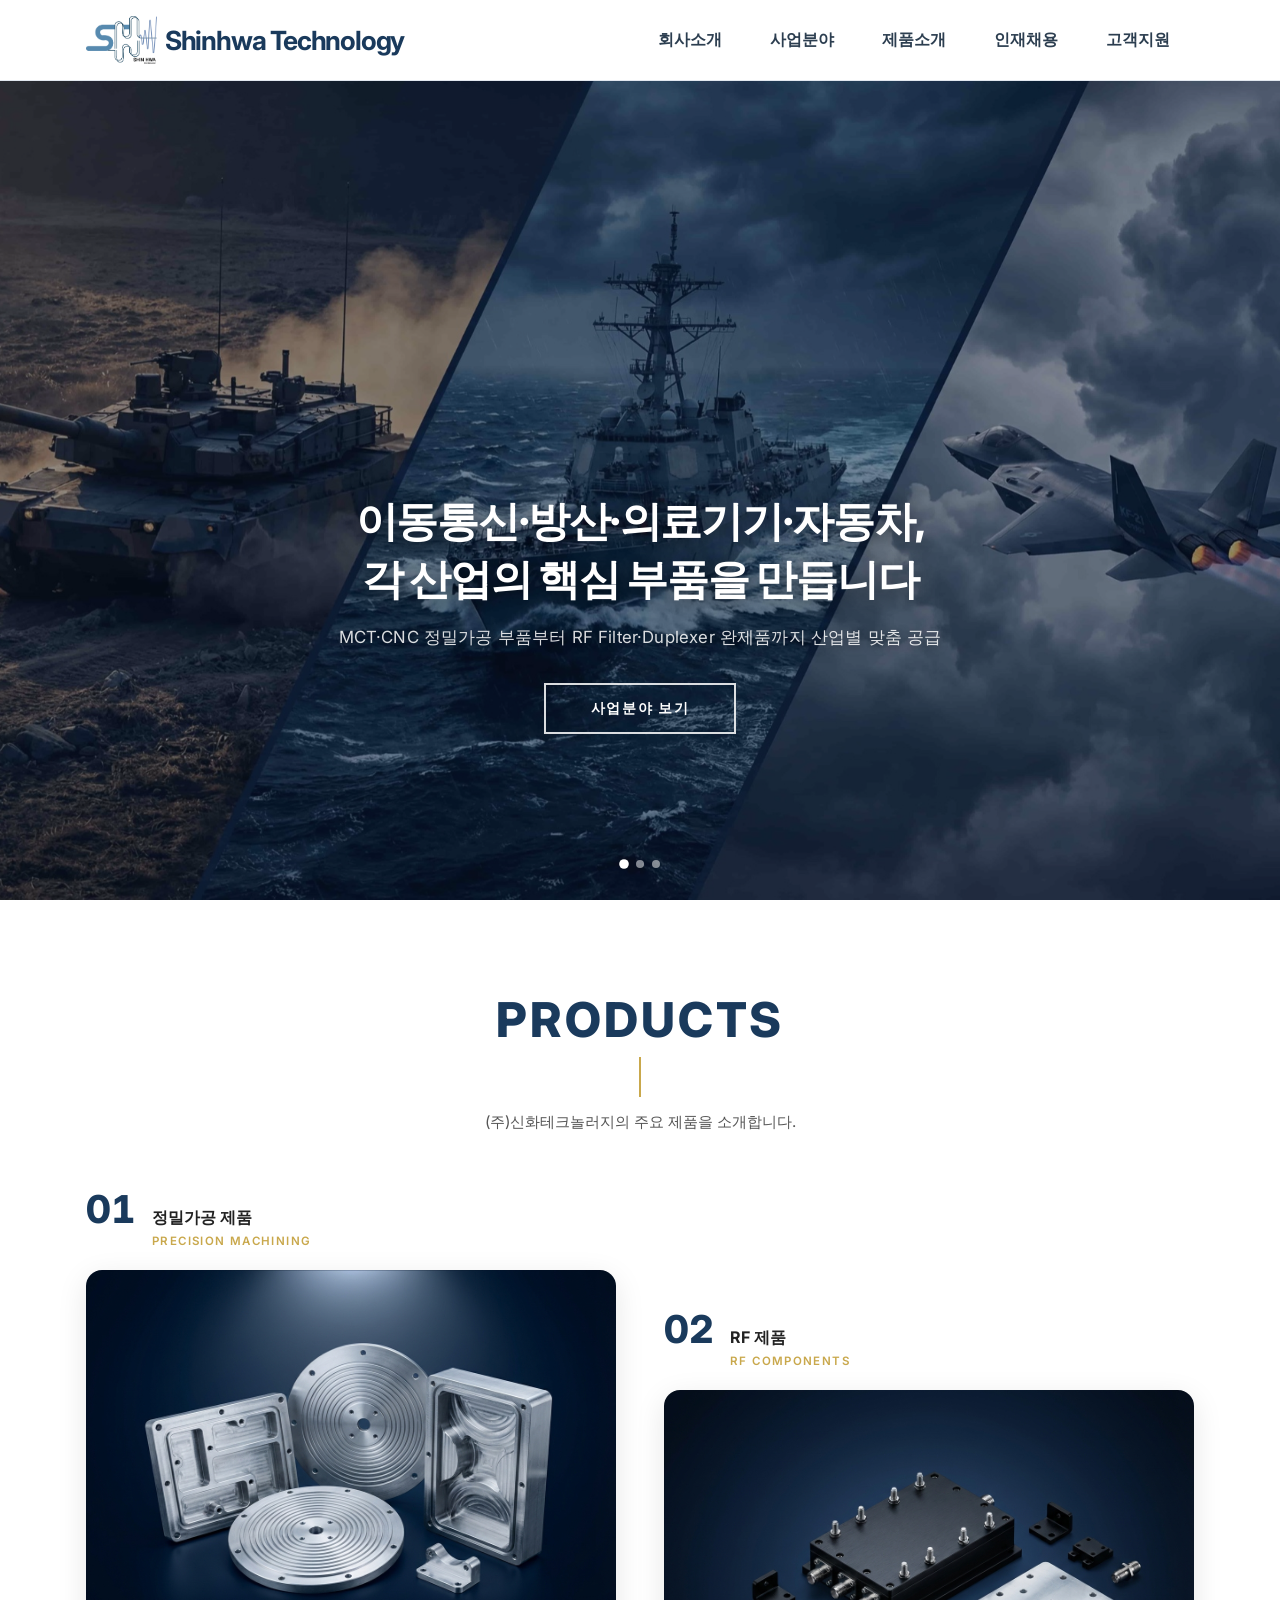
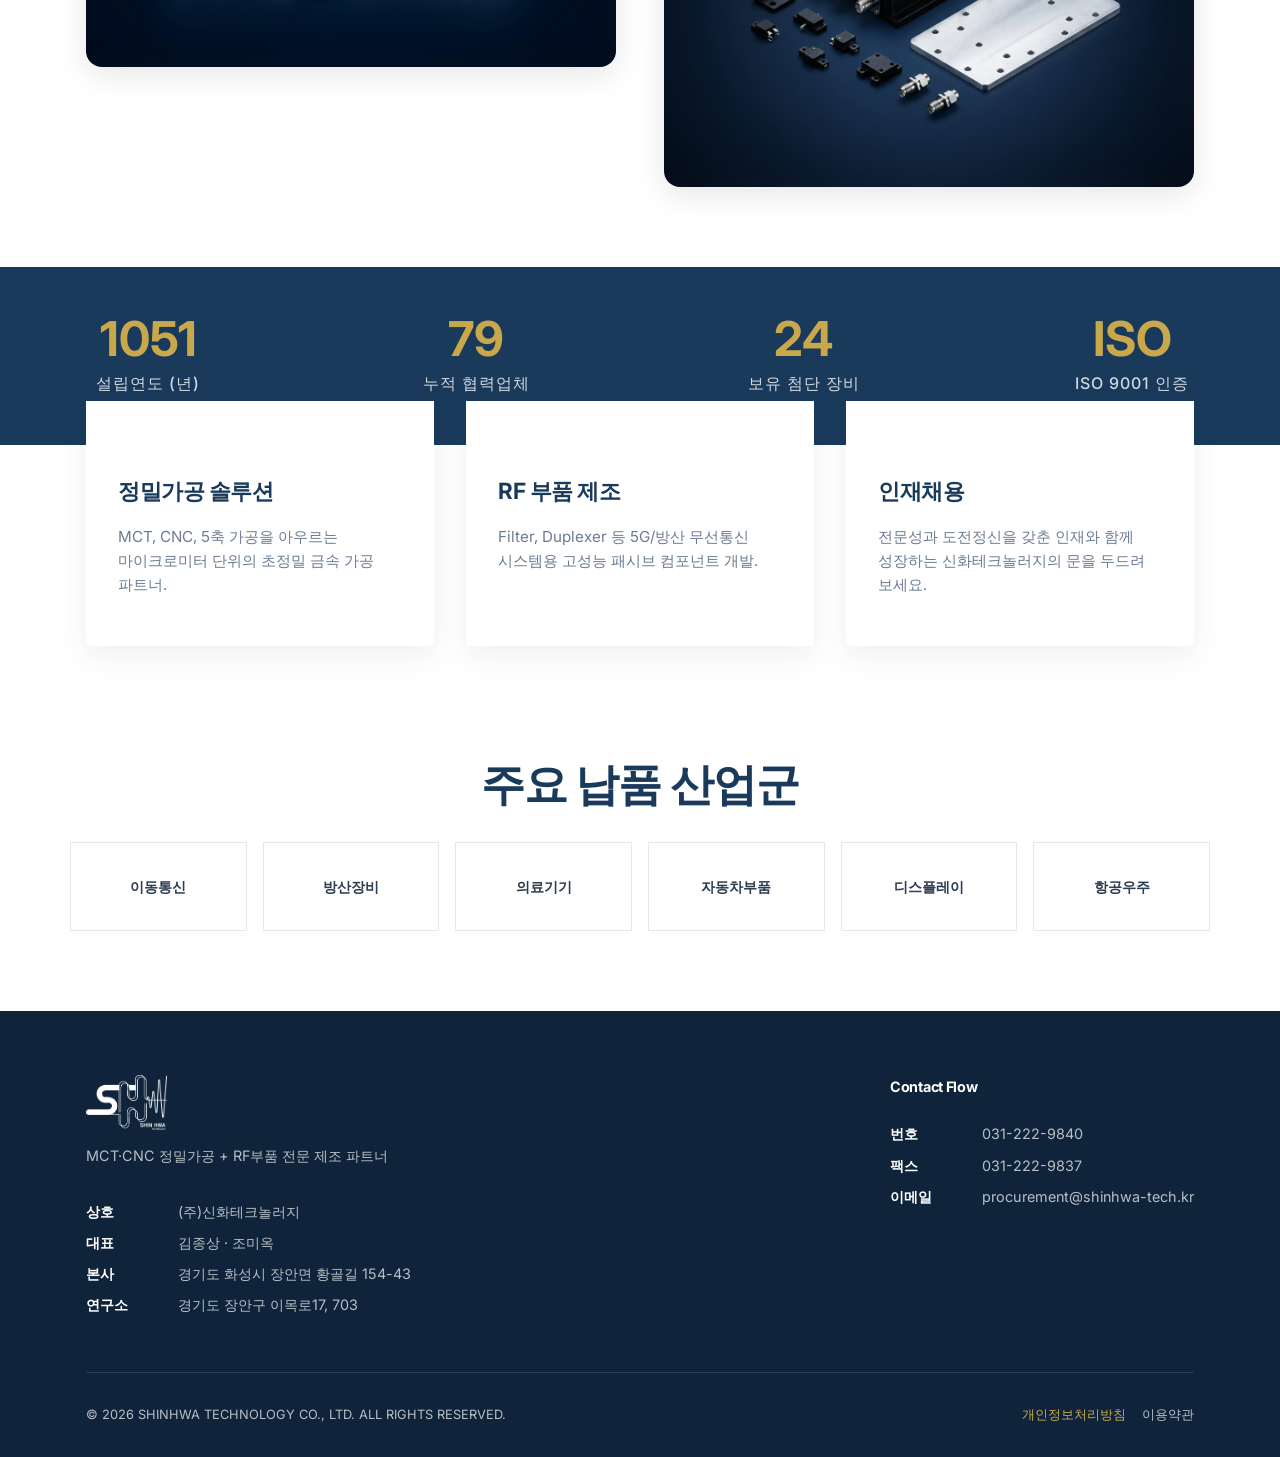
==== index.html @ 23f0a6a4 "공동 대표이사 조미옥 추가, RF 사진 원래대로 복원 Co-Authored-By: Claude Sonnet 4.6 <noreply@anthropic.com>" ====
<!DOCTYPE html>
<html lang="ko">
<head>
    <meta charset="UTF-8">
    <meta name="viewport" content="width=device-width, initial-scale=1.0">
    <title>(주)신화테크놀러지 | Shinhwa Technology</title>
    <link rel="preconnect" href="https://fonts.googleapis.com">
    <link rel="preconnect" href="https://fonts.gstatic.com" crossorigin>
    <link href="https://fonts.googleapis.com/css2?family=Inter:wght@300;400;500;600;700;800&display=swap" rel="stylesheet">
    <link rel="icon" type="image/png" href="assets/logo.png">
    <link rel="apple-touch-icon" href="assets/logo.png">
    <link rel="stylesheet" href="style.css">
    <script src="https://unpkg.com/lucide@latest"></script>
</head>
<body>
    <!-- Top Navbar with Dropdowns -->
    <div class="header-wrapper">
        <nav class="navbar">
            <div class="container nav-content">
                <a href="#home" class="logo">
                    <img src="./assets/logo.png" alt="신화테크놀러지 로고" class="logo-img">
                    <span class="logo-text">Shinhwa Technology</span>
                </a>
                
                <div class="mobile-menu-btn">
                    <i data-lucide="menu"></i>
                </div>
                <div class="nav-overlay"></div>

                <ul class="nav-links">
                    <li class="nav-item">
                        <a href="#about" class="nav-link">회사소개</a>
                        <div class="dropdown-menu">
                            <a href="#about__ceo" class="dropdown-item">CEO인사말</a>
                            <a href="#about__history" class="dropdown-item">회사연혁</a>
                            <a href="#about__cert" class="dropdown-item">인증서 및 특허</a>
                        </div>
                    </li>
                    <li class="nav-item">
                        <a href="#business" class="nav-link">사업분야</a>
                    </li>
                    <li class="nav-item">
                        <a href="#products" class="nav-link">제품소개</a>
                        <div class="dropdown-menu">
                            <a href="#products__machining" class="dropdown-item">정밀가공 제품</a>
                            <a href="#products__rf" class="dropdown-item">RF 제품</a>
                        </div>
                    </li>
                    <li class="nav-item">
                        <a href="#recruit" class="nav-link">인재채용</a>
                        <div class="dropdown-menu">
                            <a href="#recruit__talent" class="dropdown-item">인재상</a>
                            <a href="#recruit__welfare" class="dropdown-item">복리후생</a>
                            <a href="#recruit__guide" class="dropdown-item">채용안내</a>
                        </div>
                    </li>
                    <li class="nav-item">
                        <a href="#support__location" class="nav-link">고객지원</a>
                        <div class="dropdown-menu">
                            <a href="#support__location" class="dropdown-item">찾아오시는길</a>
                            <a href="#support__inquiry" class="dropdown-item">견적 및 문의</a>
                            <a href="#support__notices" class="dropdown-item">공지사항</a>
                        </div>
                    </li>
                </ul>
            </div>
        </nav>
    </div>

    <main id="app-root">
        <!-- ================= HOME ================= -->
        <section id="home" class="view-section active">
            <div class="hero hero-slider">
                <!-- 슬라이드 1 : 산업별 부품 소개 -->
                <div class="hero-slide active">
                    <div class="hero-bg hero-bg--pc" style="background-image: url('assets/hero1.jpg');"></div>
                    <div class="hero-bg hero-bg--mobile" style="background-image: url('assets/mobilemainphoto1.jpg');"></div>
                    <div class="hero-overlay"></div>
                    <div class="hero-slide-content">
                        <h2 class="hero-main">이동통신·방산·의료기기·자동차,<br>각 산업의 핵심 부품을 만듭니다</h2>
                        <p class="hero-sub">MCT·CNC 정밀가공 부품부터 RF Filter·Duplexer 완제품까지 산업별 맞춤 공급</p>
                        <a href="#business" class="hero-outline-btn">사업분야 보기</a>
                    </div>
                </div>
                <!-- 슬라이드 2 : MCT 정밀가공 -->
                <div class="hero-slide">
                    <div class="hero-bg hero-bg--pc" style="background-image: url('assets/hero2.jpg');"></div>
                    <div class="hero-bg hero-bg--mobile" style="background-image: url('assets/mobilemainphoto2.jpg');"></div>
                    <div class="hero-overlay"></div>
                    <div class="hero-slide-content">
                        <h2 class="hero-main">마이크로미터 단위의 정밀도,<br>오차 없는 가공 기술</h2>
                        <p class="hero-sub">MCT + CNC 합동 가공 노하우로 최단 시간, 최고 품질을 보장합니다</p>
                        <a href="#business" class="hero-outline-btn">사업분야 보기</a>
                    </div>
                </div>
                <!-- 슬라이드 3 : RF 부품 -->
                <div class="hero-slide">
                    <div class="hero-bg hero-bg--pc" style="background-image: url('assets/hero3.jpg');"></div>
                    <div class="hero-bg hero-bg--mobile" style="background-image: url('assets/mobilemainphoto3.jpg');"></div>
                    <div class="hero-overlay"></div>
                    <div class="hero-slide-content">
                        <h2 class="hero-main">3kHz ~ 20GHz,<br>RF 부품 설계부터 납품까지</h2>
                        <p class="hero-sub">이동통신·방산 분야 RF Passive Component 원스톱 공급</p>
                        <a href="#business" class="hero-outline-btn">사업분야 보기</a>
                    </div>
                </div>

                <div class="hero-dots">
                    <div class="hero-dot active" data-slide="0"></div>
                    <div class="hero-dot" data-slide="1"></div>
                    <div class="hero-dot" data-slide="2"></div>
                </div>
            </div>

            <!-- Product Showcase Section -->
            <div class="prod-showcase">
                <div class="container">
                    <div class="prod-showcase-header fade-up">
                        <h2 class="prod-showcase-title">PRODUCTS</h2>
                        <div class="prod-showcase-divider"></div>
                        <p class="prod-showcase-sub">(주)신화테크놀러지의 주요 제품을 소개합니다.</p>
                    </div>
                    <div class="prod-showcase-grid">
                        <a href="#products__machining" class="prod-showcase-item fade-up" style="transition-delay:0.1s">
                            <div class="prod-showcase-meta">
                                <span class="prod-showcase-num">01</span>
                                <span class="prod-showcase-label">정밀가공 제품 <em>PRECISION MACHINING</em></span>
                            </div>
                            <div class="prod-showcase-img-wrap">
                                <div class="prod-showcase-img" id="showcase-machining-bg">
                                    <i data-lucide="cpu" class="prod-showcase-icon"></i>
                                </div>
                                <div class="prod-showcase-hover-bar">자세히보기 &rarr;</div>
                            </div>
                        </a>
                        <a href="#products__rf" class="prod-showcase-item prod-showcase-item--offset fade-up" style="transition-delay:0.25s">
                            <div class="prod-showcase-meta">
                                <span class="prod-showcase-num">02</span>
                                <span class="prod-showcase-label">RF 제품 <em>RF COMPONENTS</em></span>
                            </div>
                            <div class="prod-showcase-img-wrap">
                                <div class="prod-showcase-img" id="showcase-rf-bg">
                                    <i data-lucide="radio" class="prod-showcase-icon"></i>
                                </div>
                                <div class="prod-showcase-hover-bar">자세히보기 &rarr;</div>
                            </div>
                        </a>
                    </div>
                </div>
            </div>

            <div class="counter-row fade-up">
                <div>
                    <div class="counter-val" data-target="2002">0</div>
                    <div class="counter-label">설립연도 (년)</div>
                </div>
                <div>
                    <div class="counter-val" data-target="150">0</div>
                    <div class="counter-label">누적 협력업체</div>
                </div>
                <div>
                    <div class="counter-val" data-target="45">0</div>
                    <div class="counter-label">보유 첨단 장비</div>
                </div>
                <div>
                    <div class="counter-val">ISO</div>
                    <div class="counter-label">ISO 9001 인증</div>
                </div>
            </div>

            <!-- Quick Access Cards -->
            <div class="container cap-grid">
                <a href="#business__machining" class="cap-card fade-up" style="transition-delay: 0.1s">
                    <div class="cap-icon"><i data-lucide="cpu"></i></div>
                    <h3>정밀가공 솔루션</h3>
                    <p>MCT, CNC, 5축 가공을 아우르는 마이크로미터 단위의 초정밀 금속 가공 파트너.</p>
                </a>
                <a href="#business__rf" class="cap-card fade-up" style="transition-delay: 0.2s">
                    <div class="cap-icon"><i data-lucide="radio"></i></div>
                    <h3>RF 부품 제조</h3>
                    <p>Filter, Duplexer 등 5G/방산 무선통신 시스템용 고성능 패시브 컴포넌트 개발.</p>
                </a>
                <a href="#recruit" class="cap-card fade-up" style="transition-delay: 0.3s">
                    <div class="cap-icon"><i data-lucide="users"></i></div>
                    <h3>인재채용</h3>
                    <p>전문성과 도전정신을 갖춘 인재와 함께 성장하는 신화테크놀러지의 문을 두드려 보세요.</p>
                </a>
            </div>

            <div class="section-padding container text-center fade-up mt-large">
                <h2 class="section-title">주요 납품 산업군</h2>
                <div class="ind-grid">
                    <div class="ind-item"><i data-lucide="smartphone" class="ind-icon"></i><div class="ind-label">이동통신</div></div>
                    <div class="ind-item"><i data-lucide="crosshair" class="ind-icon"></i><div class="ind-label">방산장비</div></div>
                    <div class="ind-item"><i data-lucide="activity" class="ind-icon"></i><div class="ind-label">의료기기</div></div>
                    <div class="ind-item"><i data-lucide="car-front" class="ind-icon"></i><div class="ind-label">자동차부품</div></div>
                    <div class="ind-item"><i data-lucide="monitor" class="ind-icon"></i><div class="ind-label">디스플레이</div></div>
                    <div class="ind-item"><i data-lucide="plane" class="ind-icon"></i><div class="ind-label">항공우주</div></div>
                </div>
            </div>
        </section>

        <!-- ================= ABOUT ================= -->
        <section id="about" class="view-section">
            <div class="page-header">
                <div class="container fade-up" style="display: flex; justify-content: space-between; align-items: flex-end; flex-wrap: wrap; gap: 1rem;">
                    <div>
                        <h1>회사소개</h1>
                        <span class="en-sub">Company Introduction</span>
                    </div>
                    <a href="https://drive.google.com/drive/folders/18vTPDyW7MF2yY1doYRlDz9RSbUYCREkE?usp=sharing" target="_blank" class="btn btn-gold" style="white-space: nowrap;">
                        <i data-lucide="download"></i> 회사소개서 다운로드
                    </a>
                </div>
            </div>
            <div class="page-tabs-bar">
                <div class="container">
                    <div class="page-tabs">
                        <div class="page-tab active" data-target="ceo">CEO인사말</div>
                        <div class="page-tab" data-target="history">회사연혁</div>
                        <div class="page-tab" data-target="cert">인증서 내역</div>
                    </div>
                </div>
            </div>

            <div class="container section-padding">

                <div class="tab-content active" data-tab="ceo" style="padding-top: 1rem;">
                    <div class="ceo-layout fade-up">
                        <div class="ceo-text">
                            <h2 class="section-title">완벽을 향한 집념,<br><span class="text-gold">탁월한 품질로 보답하겠습니다.</span></h2>
                            <p>안녕하십니까. 주식회사 신화테크놀러지는 2002년 설립 이래 오직 <strong>초정밀 가공 솔루션과 무선 통신(RF) 부품 제조</strong>에 전념해 온 전문 엔지니어링 기업입니다.</p>
                            <p>첨단 장비와 우수한 인적 자원을 바탕으로 방산, 의료, 통신 등 까다로운 요구조건의 산업군에서 최고의 파트너로 인정받고 있습니다.</p>
                            <p class="mt-large">대표이사 <strong>김종상 · 조미옥</strong></p>
                        </div>
                        <div class="ceo-logo">
                            <img src="./assets/logo.png" alt="신화테크놀러지 메인 로고" style="width: 100%; max-width: 350px; height: auto; object-fit: contain;">
                        </div>
                    </div>
                </div>

                <div class="tab-content" data-tab="history">
                    <div class="sub-header fade-up"><h2>회사 연혁 (2002 - 2025)</h2></div>
                    <div class="timeline-list fade-up">
                        <div class="tl-item fade-up">
                            <div class="tl-dot"></div>
                            <div class="tl-content">
                                <div class="tl-year">2021 - 2025</div>
                                <div class="tl-desc">
                                    <p><strong>2025</strong> R&D 기술개발 전담팀 구축 / ENA Network analyzer 계측기 도입</p>
                                    <p><strong>2023</strong> 인재 영입 및 검사실 규모 확대</p>
                                    <p><strong>2022</strong> 군수 분야 협력업체 참가</p>
                                    <p><strong>2021</strong> 조립 전용 생산라인 신설</p>
                                </div>
                            </div>
                        </div>
                        <div class="tl-item fade-up">
                            <div class="tl-dot"></div>
                            <div class="tl-content">
                                <div class="tl-year">2015 - 2020</div>
                                <div class="tl-desc">
                                    <p><strong>2019</strong> 3차원 계측장비 도입</p>
                                    <p><strong>2018</strong> 생산동 준공 / NC장비 2대 신규 도입 / MCT장비 2대 증설</p>
                                    <p><strong>2017</strong> 조립 전담 사업부 신설</p>
                                    <p><strong>2016</strong> 디스플레이 장비 전문 협력업체와의 파트너십 체결</p>
                                    <p><strong>2015</strong> 정밀가공 부품 생산 확대(전기자동차,의료장비,반도체 등)</p>
                                </div>
                            </div>
                        </div>
                        <div class="tl-item fade-up">
                            <div class="tl-dot"></div>
                            <div class="tl-content">
                                <div class="tl-year">2010 - 2014</div>
                                <div class="tl-desc">
                                    <p><strong>2014</strong> 신 사옥 건축 및 이전</p>
                                    <p><strong>2013</strong> 이동통신 중계기 및 Passive Filter 개발 및 생산</p>
                                    <p><strong>2012</strong> (주)신화테크놀러지 법인 전환</p>
                                    <p><strong>2010</strong> ISO9001품질 시스템 인증(KIWA)</p>
                                </div>
                            </div>
                        </div>
                        <div class="tl-item fade-up">
                            <div class="tl-dot"></div>
                            <div class="tl-content">
                                <div class="tl-year">2002 - 2009</div>
                                <div class="tl-desc">
                                    <p><strong>2009</strong> CNC 5 → 9 장비 증설 / MCT 2 → 3 장비 증설</p>
                                    <p><strong>2008</strong> 군용장비 부품 생산 및 납품</p>
                                    <p><strong>2005</strong> CNC XD 시리즈 기계 도입</p>
                                    <p><strong>2003</strong> 이동통신,자동차,조선,항공기 관련 각종 부품 생산 및 납품</p>
                                    <p><strong>2002</strong> 신화테크놀러지 설립 / 자동선반 10기 도입</p>
                                </div>
                            </div>
                        </div>
                    </div>
                </div>

                <div class="tab-content" data-tab="cert">
                    <div class="sub-header fade-up"><h2>인증 및 특허 현황</h2></div>
                    
                    <div class="fade-up" style="margin-bottom: 2.5rem; border-left: 4px solid var(--clr-gold); padding-left: 1.5rem;">
                        <p style="font-size: 1.15rem; font-weight: 600; color: var(--clr-navy); margin-bottom: 0.5rem;">
                            최고의 정밀도와 엄격한 품질관리를 입증하는 신화테크놀러지의 핵심 경쟁력입니다.
                        </p>
                        <p style="color: var(--clr-text-light); font-size: 0.95rem; line-height: 1.6; max-width: 800px;">
                            KS Q ISO 9001:2015 품질경영시스템을 완벽히 준수하며, 우수한 기술력을 바탕으로 기업부설연구소를 운영하고 특허를 출원하고&nbsp;있습니다. 소부장(소재·부품·장비) 전문기업으로서 끊임없는 R&D 혁신을 통해 차원이 다른 신뢰를 제공합니다.
                        </p>
                    </div>

                    <div class="cert-gallery fade-up">
                        <div class="cert-doc">
                            <img src="./assets/cert-factory.png" alt="공장등록증명서" class="cert-img-real" loading="lazy" onerror="this.src='https://via.placeholder.com/300x420/eef2f6/1a3a5c?text=Factory+Cert'">
                            <span>공장등록증명서</span>
                        </div>
                        <div class="cert-doc">
                            <img src="./assets/cert-patent.png" alt="특허증" class="cert-img-real" loading="lazy" onerror="this.src='https://via.placeholder.com/300x420/eef2f6/1a3a5c?text=Patent+Cert'">
                            <span>특허증 (무선에너지)</span>
                        </div>
                        <div class="cert-doc">
                            <img src="./assets/cert-iso.png" alt="KS Q ISO 9001:2015" class="cert-img-real" loading="lazy" onerror="this.src='https://via.placeholder.com/300x420/eef2f6/1a3a5c?text=ISO+9001'">
                            <span>KS Q ISO 9001:2015</span>
                        </div>
                        <div class="cert-doc">
                            <img src="./assets/cert-specialized.png" alt="전문기업확인서" class="cert-img-real" loading="lazy" onerror="this.src='https://via.placeholder.com/300x420/eef2f6/1a3a5c?text=Specialized+Cert'">
                            <span>소재·부품·장비 전문기업</span>
                        </div>
                        <div class="cert-doc">
                            <img src="./assets/cert-rnd.png" alt="기업부설연구소" class="cert-img-real" loading="lazy" onerror="this.src='https://via.placeholder.com/300x420/eef2f6/1a3a5c?text=R%26D+Center'">
                            <span>기업부설연구소 인정서</span>
                        </div>
                        <div class="cert-doc-pdf" data-href="./assets/뿌리기업확인서.PDF">
                            <iframe src="./assets/뿌리기업확인서.PDF#toolbar=0&navpanes=0&scrollbar=0" class="cert-pdf-frame" loading="lazy" title="뿌리기업확인서"></iframe>
                            <span>뿌리기업확인서</span>
                        </div>
                        <div class="cert-doc-pdf" data-href="./assets/소재부품장비확인서.PDF">
                            <iframe src="./assets/소재부품장비확인서.PDF#toolbar=0&navpanes=0&scrollbar=0" class="cert-pdf-frame" loading="lazy" title="소재부품장비확인서"></iframe>
                            <span>소재부품장비확인서</span>
                        </div>
                        <div class="cert-doc-pdf" data-href="./assets/메인비즈확인서.pdf">
                            <iframe src="./assets/메인비즈확인서.pdf#toolbar=0&navpanes=0&scrollbar=0" class="cert-pdf-frame" loading="lazy" title="메인비즈확인서"></iframe>
                            <span>메인비즈확인서</span>
                        </div>
                        <div class="cert-doc-pdf" data-href="./assets/벤처기업확인서.pdf">
                            <iframe src="./assets/벤처기업확인서.pdf#toolbar=0&navpanes=0&scrollbar=0" class="cert-pdf-frame" loading="lazy" title="벤처기업확인서"></iframe>
                            <span>벤처기업확인서</span>
                        </div>
                        <div class="cert-doc-pdf" data-href="./assets/이노비즈확인서.pdf">
                            <iframe src="./assets/이노비즈확인서.pdf#toolbar=0&navpanes=0&scrollbar=0" class="cert-pdf-frame" loading="lazy" title="이노비즈확인서"></iframe>
                            <span>이노비즈확인서</span>
                        </div>
                    </div>
                </div>
            </div>
        </section>

        <!-- ================= BUSINESS ================= -->
        <section id="business" class="view-section">
            <div class="page-header biz-page-header">
                <div class="container fade-up">
                    <h1>사업분야</h1>
                    <span class="en-sub">Business Areas</span>
                    <p class="biz-slogan"><strong>최고의 정밀 가공 기술과 RF기술의 융합으로<br>고객에게 신뢰받는 제품을 제공합니다</strong></p>
                </div>
            </div>

            <div class="container section-padding">
                <p class="biz-intro fade-up">주식회사 신화테크놀러지는 2002년 설립된 초정밀 가공 부품 전문 기업입니다. 이동통신, 자동차, 방산 분야에서 축적된 탄탄한 경험을 기반으로, 현재는 전기차, 반도체 장비, 드론 및 로봇 부품에 이르기까지 미래 차세대 첨단 산업 분야로 영역을 확대하며 정밀하고 혁신적인 솔루션을 제공하고 있습니다.</p>
                <div class="biz-cards-wrap">
                    <a href="#products__machining" class="biz-card fade-up">
                        <div class="biz-card-bg" style="background-image:url('assets/product-main-machining.jpg')"></div>
                        <div class="biz-card-overlay"></div>
                        <div class="biz-card-content">
                            <h3 class="biz-card-title">정밀 가공</h3>
                            <p class="biz-card-sub">Precision Machining</p>
                            <span class="biz-card-more">more</span>
                        </div>
                    </a>
                    <a href="#products__rf" class="biz-card fade-up" style="transition-delay:0.15s">
                        <div class="biz-card-bg" style="background-image:url('assets/product-main-rf.jpg')"></div>
                        <div class="biz-card-overlay"></div>
                        <div class="biz-card-content">
                            <span class="biz-card-badge">완제품 생산</span>
                            <h3 class="biz-card-title">RF 제품</h3>
                            <p class="biz-card-sub">RF Components</p>
                            <span class="biz-card-more">more</span>
                        </div>
                    </a>
                </div>
            </div>
        </section>

        <!-- ================= PRODUCTS ================= -->
        <section id="products" class="view-section">
            <div class="page-header">
                <div class="container fade-up">
                    <h1>제품소개</h1>
                    <span class="en-sub">Products</span>
                </div>
            </div>

            <!-- 대분류 탭: 정밀가공 / RF 제품 -->
            <div class="page-tabs-bar">
                <div class="container">
                    <div class="page-tabs">
                        <div class="page-tab active" data-target="machining">정밀가공 제품</div>
                        <div class="page-tab" data-target="rf">RF 제품</div>
                    </div>
                </div>
            </div>

            <div class="container section-padding">

                <!-- ── 정밀가공 탭 ── -->
                <div class="tab-content active" data-tab="machining">

                    <!-- 소카테고리 탭 -->
                    <div class="prod-cat-tabs fade-up">
                        <button class="prod-cat-tab active" data-cat="mct">MCT 가공</button>
                        <button class="prod-cat-tab" data-cat="cnc">CNC 가공</button>
                        <button class="prod-cat-tab" data-cat="5axis">5축 가공</button>
                        <button class="prod-cat-tab" data-cat="nc">NC 가공</button>
                        <button class="prod-cat-tab" data-cat="etching">에칭 가공</button>
                        <button class="prod-cat-tab" data-cat="resin">수지 가공</button>
                    </div>

                    <!-- MCT 가공 -->
                    <div class="prod-cat-content active" data-cat="mct">
                        <div class="prod-grid fade-up mt-large">
                            <div class="prod-card">
                                <div class="prod-img" style="background-image:url('assets/mct/mct-gold-insert.jpg')"></div>
                                <div class="prod-info"><h4>골드 인서트 블록</h4></div>
                            </div>
                            <div class="prod-card">
                                <div class="prod-img" style="background-image:url('assets/mct/mct-defense.jpg')"></div>
                                <div class="prod-info"><h4>방산 분야 부품</h4></div>
                            </div>
                            <div class="prod-card">
                                <div class="prod-img" style="background-image:url('assets/mct/mct-square-block.jpg')"></div>
                                <div class="prod-info"><h4>사각 가공 블럭</h4></div>
                            </div>
                            <div class="prod-card">
                                <div class="prod-img" style="background-image:url('assets/mct/mct-filter.jpg')"></div>
                                <div class="prod-info"><h4>이동통신 분야 필터</h4></div>
                            </div>
                            <div class="prod-card">
                                <div class="prod-img" style="background-image:url('assets/mct/mct-filter-body.jpg')"></div>
                                <div class="prod-info"><h4>이동통신분야 필터 바디</h4></div>
                            </div>
                            <div class="prod-card">
                                <div class="prod-img" style="background-image:url('assets/mct/mct-telecom.jpg')"></div>
                                <div class="prod-info"><h4>이동통신분야 부품</h4></div>
                            </div>
                        </div>
                    </div>

                    <!-- CNC 가공 -->
                    <div class="prod-cat-content" data-cat="cnc">
                        <div class="prod-grid fade-up mt-large">
                            <div class="prod-card">
                                <div class="prod-img" style="background-image:url('assets/cnc/cnc-1.jpg')"></div>
                                <div class="prod-info"><h4>CNC 가공 부품</h4></div>
                            </div>
                            <div class="prod-card">
                                <div class="prod-img" style="background-image:url('assets/cnc/cnc-2.jpg')"></div>
                                <div class="prod-info"><h4>CNC 가공 부품</h4></div>
                            </div>
                            <div class="prod-card">
                                <div class="prod-img" style="background-image:url('assets/cnc/cnc-3.jpg')"></div>
                                <div class="prod-info"><h4>CNC 가공 부품</h4></div>
                            </div>
                            <div class="prod-card">
                                <div class="prod-img" style="background-image:url('assets/cnc/cnc-4.jpg')"></div>
                                <div class="prod-info"><h4>CNC 가공 부품</h4></div>
                            </div>
                            <div class="prod-card">
                                <div class="prod-img" style="background-image:url('assets/cnc/cnc-5.jpg')"></div>
                                <div class="prod-info"><h4>CNC 가공 부품</h4></div>
                            </div>
                            <div class="prod-card">
                                <div class="prod-img" style="background-image:url('assets/cnc/cnc-6.jpg')"></div>
                                <div class="prod-info"><h4>CNC 가공 부품</h4></div>
                            </div>
                        </div>
                    </div>

                    <!-- 5축 가공 -->
                    <div class="prod-cat-content" data-cat="5axis">
                        <div class="prod-grid fade-up mt-large">
                            <div class="prod-card">
                                <div class="prod-img" style="background-image:url('assets/5axis/5axis-1.jpg')"></div>
                                <div class="prod-info"><h4>5축 가공 부품</h4></div>
                            </div>
                            <div class="prod-card">
                                <div class="prod-img" style="background-image:url('assets/5axis/5axis-2.jpg')"></div>
                                <div class="prod-info"><h4>5축 가공 부품</h4></div>
                            </div>
                            <div class="prod-card">
                                <div class="prod-img" style="background-image:url('assets/5axis/5axis-3.jpg')"></div>
                                <div class="prod-info"><h4>5축 가공 부품</h4></div>
                            </div>
                        </div>
                    </div>

                    <!-- NC 가공 -->
                    <div class="prod-cat-content" data-cat="nc">
                        <div class="prod-grid fade-up mt-large">
                            <div class="prod-card">
                                <div class="prod-img" style="background-image:url('assets/nc/nc-1.jpg')"></div>
                                <div class="prod-info"><h4>NC 가공 부품</h4></div>
                            </div>
                        </div>
                    </div>

                    <!-- 에칭 / 수지 — 사진 추가 예정 -->
                    <div class="prod-cat-content" data-cat="etching">
                        <div class="prod-empty fade-up"><i data-lucide="image"></i><p>제품 사진 등록 예정</p></div>
                    </div>
                    <div class="prod-cat-content" data-cat="resin">
                        <div class="prod-empty fade-up"><i data-lucide="image"></i><p>제품 사진 등록 예정</p></div>
                    </div>
                </div>

                <!-- ── RF 제품 탭 ── -->
                <div class="tab-content" data-tab="rf">

                    <!-- RF 소카테고리 탭 -->
                    <div class="prod-cat-tabs fade-up">
                        <button class="prod-cat-tab active" data-cat="hpf">HPF</button>
                        <button class="prod-cat-tab" data-cat="lpf">LPF</button>
                        <button class="prod-cat-tab" data-cat="bpf">BPF</button>
                        <button class="prod-cat-tab" data-cat="brf">BRF</button>
                        <button class="prod-cat-tab" data-cat="combiner">Combiner</button>
                        <button class="prod-cat-tab" data-cat="multiplexer">Multiplexer</button>
                        <button class="prod-cat-tab" data-cat="duplexer">Duplexer</button>
                        <button class="prod-cat-tab" data-cat="hybrid-coupler">3dB Hybrid Coupler</button>
                        <button class="prod-cat-tab" data-cat="directional-coupler">Directional Coupler</button>
                        <button class="prod-cat-tab" data-cat="divider">Divider</button>
                    </div>

                    <!-- RF 제품 카테고리 개요 그리드 -->
                    <div class="rf-ov-wrap fade-up">
                        <div class="rf-ov-grid">
                            <a class="rf-ov-card" href="#products__rf" data-switch-cat="hpf">
                                <div class="rf-ov-img" style="background-image:url('assets/RF/rf-overview-hpf.jpg')"></div>
                                <div class="rf-ov-label">HPF / LPF / BPF / BRF</div>
                            </a>
                            <a class="rf-ov-card" href="#products__rf" data-switch-cat="combiner">
                                <div class="rf-ov-img" style="background-image:url('assets/RF/rf-overview-combiner.jpg')"></div>
                                <div class="rf-ov-label">Combiner / Multiplexer / Duplexer</div>
                            </a>
                            <a class="rf-ov-card" href="#products__rf" data-switch-cat="hybrid-coupler">
                                <div class="rf-ov-img" style="background-image:url('assets/RF/rf-overview-coupler.jpg')"></div>
                                <div class="rf-ov-label">3dB Hybrid Coupler / Directional Coupler / Divider</div>
                            </a>
                            <a class="rf-ov-card" href="#products__rf" data-switch-cat="divider">
                                <div class="rf-ov-img" style="background-image:url('assets/RF/rf-overview-rrh.jpg')"></div>
                                <div class="rf-ov-label">RRH Filter</div>
                            </a>
                        </div>
                        <div class="rf-ov-center">RF<br>Component</div>
                    </div>

                    <div class="prod-cat-content active" data-cat="hpf">
                        <div class="prod-grid fade-up mt-large rf-empty-notice">
                            <p class="rf-coming-soon">준비 중입니다.</p>
                        </div>
                    </div>
                    <div class="prod-cat-content" data-cat="lpf">
                        <div class="prod-grid fade-up mt-large rf-empty-notice">
                            <p class="rf-coming-soon">준비 중입니다.</p>
                        </div>
                    </div>
                    <div class="prod-cat-content" data-cat="bpf">
                        <div class="prod-grid fade-up mt-large">
                            <div class="prod-card">
                                <div class="prod-img" style="background-image:url('assets/RF/BPF.jpg')"></div>
                                <div class="prod-info"><h4>BPF</h4></div>
                            </div>
                        </div>
                    </div>
                    <div class="prod-cat-content" data-cat="brf">
                        <div class="prod-grid fade-up mt-large rf-empty-notice">
                            <p class="rf-coming-soon">준비 중입니다.</p>
                        </div>
                    </div>
                    <div class="prod-cat-content" data-cat="combiner">
                        <div class="prod-grid fade-up mt-large">
                            <div class="prod-card">
                                <div class="prod-img" style="background-image:url('assets/RF/Combiner(indoor).jpg')"></div>
                                <div class="prod-info"><h4>Combiner (Indoor)</h4></div>
                            </div>
                            <div class="prod-card">
                                <div class="prod-img" style="background-image:url('assets/RF/Combiner(outdoor).jpg')"></div>
                                <div class="prod-info"><h4>Combiner (Outdoor)</h4></div>
                            </div>
                        </div>
                    </div>
                    <div class="prod-cat-content" data-cat="multiplexer">
                        <div class="prod-grid fade-up mt-large rf-empty-notice">
                            <p class="rf-coming-soon">준비 중입니다.</p>
                        </div>
                    </div>
                    <div class="prod-cat-content" data-cat="duplexer">
                        <div class="prod-grid fade-up mt-large">
                            <div class="prod-card">
                                <div class="prod-img" style="background-image:url('assets/RF/Duplexer.jpg')"></div>
                                <div class="prod-info"><h4>Duplexer</h4></div>
                            </div>
                            <div class="prod-card">
                                <div class="prod-img" style="background-image:url('assets/RF/Duplexer_1.jpg')"></div>
                                <div class="prod-info"><h4>Duplexer</h4></div>
                            </div>
                        </div>
                    </div>
                    <div class="prod-cat-content" data-cat="hybrid-coupler">
                        <div class="prod-grid fade-up mt-large rf-empty-notice">
                            <p class="rf-coming-soon">준비 중입니다.</p>
                        </div>
                    </div>
                    <div class="prod-cat-content" data-cat="directional-coupler">
                        <div class="prod-grid fade-up mt-large rf-empty-notice">
                            <p class="rf-coming-soon">준비 중입니다.</p>
                        </div>
                    </div>
                    <div class="prod-cat-content" data-cat="divider">
                        <div class="prod-grid fade-up mt-large rf-empty-notice">
                            <p class="rf-coming-soon">준비 중입니다.</p>
                        </div>
                    </div>

                </div>
            </div>
        </section>

        <!-- ================= RECRUIT ================= -->
        <section id="recruit" class="view-section">
            <div class="page-header">
                <div class="container fade-up">
                    <h1>인재채용</h1>
                    <span class="en-sub">Recruit</span>
                </div>
            </div>
            <div class="page-tabs-bar">
                <div class="container">
                    <div class="page-tabs">
                        <div class="page-tab active" data-target="talent">인재상</div>
                        <div class="page-tab" data-target="welfare">복리후생</div>
                        <div class="page-tab" data-target="guide">채용안내</div>
                    </div>
                </div>
            </div>

            <div class="container section-padding">

                <!-- 인재상 -->
                <div class="tab-content active" data-tab="talent">
                    <div class="sub-header fade-up"><h2>신화테크놀러지가 찾는 인재</h2></div>
                    <div class="data-card-grid fade-up">
                        <div class="data-card">
                            <div class="dc-num">01</div>
                            <i data-lucide="target"></i>
                            <h4>전문성</h4>
                            <p>자신의 분야에서 끊임없이 배우고 성장하며 최고의 기술력을 추구하는 인재.</p>
                        </div>
                        <div class="data-card">
                            <div class="dc-num">02</div>
                            <i data-lucide="users"></i>
                            <h4>협력</h4>
                            <p>동료와 신뢰를 바탕으로 소통하고 함께 문제를 해결해 나가는 팀 플레이어.</p>
                        </div>
                        <div class="data-card">
                            <div class="dc-num">03</div>
                            <i data-lucide="lightbulb"></i>
                            <h4>도전정신</h4>
                            <p>새로운 기술과 환경 변화에 능동적으로 대응하며 혁신을 이끌어 가는 인재.</p>
                        </div>
                    </div>
                </div>

                <!-- 복리후생 -->
                <div class="tab-content" data-tab="welfare">
                    <div class="sub-header fade-up"><h2>함께 성장하는 근무 환경</h2></div>
                    <div class="data-card-grid fade-up">
                        <div class="data-card">
                            <div class="dc-num">01</div>
                            <i data-lucide="heart"></i>
                            <h4>4대 보험</h4>
                            <p>국민연금, 건강보험, 고용보험, 산재보험 전액 지원.</p>
                        </div>
                        <div class="data-card">
                            <div class="dc-num">02</div>
                            <i data-lucide="book-open"></i>
                            <h4>교육 지원</h4>
                            <p>직무 관련 자격증 취득 및 사내 기술 교육 프로그램 운영.</p>
                        </div>
                        <div class="data-card">
                            <div class="dc-num">03</div>
                            <i data-lucide="gift"></i>
                            <h4>명절 상여</h4>
                            <p>설·추석 명절 상여금 및 각종 경조사비 지원.</p>
                        </div>
                        <div class="data-card">
                            <div class="dc-num">04</div>
                            <i data-lucide="clock"></i>
                            <h4>유연 근무</h4>
                            <p>연차·반차 자유 사용 보장 및 워라밸 중시 문화.</p>
                        </div>
                    </div>
                </div>

                <!-- 채용안내 -->
                <div class="tab-content" data-tab="guide">
                    <div class="sub-header fade-up"><h2>채용 프로세스</h2></div>
                    <div class="flowchart fade-up">
                        <div class="flow-step">
                            <div class="f-icon"><i data-lucide="file-text"></i></div>
                            <h5>1. 서류 접수</h5>
                            <p>이력서 및 자기소개서 이메일 제출</p>
                        </div>
                        <i data-lucide="arrow-right" class="flow-arrow"></i>
                        <div class="flow-step">
                            <div class="f-icon"><i data-lucide="search"></i></div>
                            <h5>2. 서류 검토</h5>
                            <p>담당자 검토 후 개별 합격 통보</p>
                        </div>
                        <i data-lucide="arrow-right" class="flow-arrow"></i>
                        <div class="flow-step" style="z-index: 10;">
                            <div class="f-icon" style="transform: scale(1.1); box-shadow: 0 0 0 5px rgba(201, 168, 76, 0.2);"><i data-lucide="message-square"></i></div>
                            <h5 class="text-navy">3. 면접</h5>
                            <p>실무 면접 및 임원 면접</p>
                        </div>
                        <i data-lucide="arrow-right" class="flow-arrow"></i>
                        <div class="flow-step">
                            <div class="f-icon"><i data-lucide="check-circle"></i></div>
                            <h5>4. 최종 합격</h5>
                            <p>처우 협의 후 입사일 확정</p>
                        </div>
                    </div>
                    <div class="fade-up" style="margin-top: 3rem; background: var(--clr-bg-surface); border-radius: 8px; padding: 2rem;">
                        <h4 style="color: var(--clr-navy); margin-bottom: 1rem;">지원 방법</h4>
                        <p style="margin-bottom: 0.5rem;"><strong>이메일 접수</strong>: procurement@shinhwa-tech.kr</p>
                        <p style="margin-bottom: 0.5rem;"><strong>문의 전화</strong>: 010-3039-9840</p>
                        <p style="color: var(--clr-text-light); font-size: 0.88rem; margin-top: 1rem;">※ 수시채용으로 진행되며, 적합한 인재 발굴 시 즉시 채용합니다.</p>
                    </div>
                </div>

            </div>
        </section>

        <!-- ================= SUPPORT ================= -->
        <section id="support" class="view-section">
            <div class="page-header">
                <div class="container fade-up">
                    <h1>고객지원</h1>
                    <span class="en-sub">Customer Support</span>
                </div>
            </div>
            <div class="page-tabs-bar">
                <div class="container">
                    <div class="page-tabs">
                        <div class="page-tab active" data-target="location">찾아오시는길</div>
                        <div class="page-tab" data-target="inquiry">견적 및 문의</div>
                        <div class="page-tab" data-target="notices">공지사항</div>
                    </div>
                </div>
            </div>

            <div class="container section-padding">
                <!-- Location Tab -->
                <div class="tab-content active" data-tab="location">
                    <div class="contact-layout fade-up">
                        <div>
                            <iframe
                                src="https://maps.google.com/maps?q=경기도+화성시+장안면+황골길+154-43&hl=ko&output=embed"
                                width="100%" height="300"
                                style="border:0; border-radius:8px; display:block; margin-bottom:1.5rem;"
                                allowfullscreen loading="lazy"
                                referrerpolicy="no-referrer-when-downgrade">
                            </iframe>
                            <h4 style="margin-bottom: 0.75rem; color: var(--clr-navy);">Contact &amp; Location</h4>
                            <div style="margin-bottom: 1.5rem;">
                                <p class="contact-label">본사주소</p>
                                <p>경기 화성시 장안면 황골길 154-43</p>
                            </div>
                            <div style="margin-bottom: 1.5rem;">
                                <p class="contact-label">전화번호</p>
                                <p>031)222-9840</p>
                            </div>
                            <div style="margin-bottom: 1.5rem;">
                                <p class="contact-label">팩스번호</p>
                                <p>031)222-9837</p>
                            </div>
                            <div>
                                <p class="contact-label">이메일</p>
                                <p>procurement@shinhwa-tech.kr</p>
                            </div>
                        </div>
                        <div>
                            <div style="margin-bottom: 2rem;">
                                <h4 style="margin-bottom: 0.5rem; color: var(--clr-gold);">본사 및 제1공장</h4>
                                <p>경기도 화성시 장안면 황골길 154-43</p>
                            </div>
                            <div>
                                <h4 style="margin-bottom: 0.5rem; color: var(--clr-gold);">기업부설연구소</h4>
                                <p>경기도 장안구 이목로17, 703</p>
                            </div>
                        </div>
                    </div>
                </div>

                <!-- Inquiry Tab -->
                <div class="tab-content" data-tab="inquiry">
                    <div style="max-width: 700px; margin: 0 auto;" class="fade-up">
                        <div class="page-tabs" style="justify-content: center; margin-bottom: 2.5rem;">
                            <div class="page-tab active">견적 및 문의</div>
                        </div>
                        <form name="inquiry-form" data-netlify="true" netlify-honeypot="bot-field">
                            <input type="hidden" name="form-name" value="inquiry-form">
                            <input type="hidden" name="bot-field" style="display:none">
                            <div class="form-group">
                                <label>이름/회사명 <span style="color: var(--clr-gold);">*</span></label>
                                <input type="text" name="name" class="form-control" placeholder="이름 또는 회사명을 입력하세요." required>
                            </div>
                            <div class="form-group">
                                <label>연락처 이메일 <span style="color: var(--clr-gold);">*</span></label>
                                <input type="email" name="email" class="form-control" placeholder="답변 받으실 이메일 주소" required>
                            </div>
                            <div class="form-group">
                                <label>제목 <span style="color: var(--clr-gold);">*</span></label>
                                <input type="text" name="subject" class="form-control" required>
                            </div>
                            <div class="form-group">
                                <label>분야 <span style="color: var(--clr-gold);">*</span></label>
                                <div style="display: flex; gap: 1.5rem; margin-top: 0.5rem;">
                                    <label style="display:flex; align-items:center; gap:0.4rem; font-weight:400; cursor:pointer;"><input type="radio" name="area" value="정밀가공"> 정밀가공</label>
                                    <label style="display:flex; align-items:center; gap:0.4rem; font-weight:400; cursor:pointer;"><input type="radio" name="area" value="RF"> RF</label>
                                </div>
                                <p style="font-size: 0.8rem; color: var(--clr-text-light); margin-top: 0.4rem;">문의하실 항목을 선택해주세요.</p>
                            </div>
                            <div class="form-group">
                                <label>문의내용/견적내용 <span style="color: var(--clr-gold);">*</span></label>
                                <textarea name="message" class="form-control" rows="6" required></textarea>
                                <p style="font-size: 0.8rem; color: var(--clr-text-light); margin-top: 0.4rem;">*수량, 재질, 납기 등을 구체적으로 작성해주시면 보다 정확한 답변이 가능합니다.</p>
                            </div>
                            <button type="submit" class="btn btn-primary" style="width: 100%; margin-top: 1rem;">문의 접수</button>
                        </form>
                    </div>
                </div>

                <!-- Notices Tab -->
                <div class="tab-content" data-tab="notices">
                    <div class="fade-up">
                        <table class="notice-table">
                            <thead>
                                <tr>
                                    <th class="nt-num">번호</th>
                                    <th>제목(내용)</th>
                                    <th class="nt-auth">작성자</th>
                                    <th class="nt-date">작성일</th>
                                    <th class="nt-views">조회수</th>
                                </tr>
                            </thead>
                            <tbody>
                                <tr>
                                    <td class="nt-num" style="background: var(--clr-navy); color: white; text-align: center; font-size: 0.75rem; font-weight: 700;">공지</td>
                                    <td class="nt-title">(주)신화테크놀러지 회사소개서.pdf<br><small style="color: var(--clr-text-light);">2026년 신화 테크놀러지 회사소개서 입니다</small></td>
                                    <td class="nt-auth">관리자</td>
                                    <td class="nt-date">2025-08-07</td>
                                    <td class="nt-views">28</td>
                                </tr>
                                <tr>
                                    <td class="nt-num">3</td>
                                    <td class="nt-title">MIM 공형 기술서 자료<br><small style="color: var(--clr-text-light);">금형가공서 자료</small></td>
                                    <td class="nt-auth">관리자</td>
                                    <td class="nt-date">2025-08-11</td>
                                    <td class="nt-views">10</td>
                                </tr>
                                <tr>
                                    <td class="nt-num">1</td>
                                    <td class="nt-title">신화테크놀로지 홈페이지에 오신것을 환영합니다<br><small style="color: var(--clr-text-light);">안녕하세요 신화테크놀로지 홈페이지에 오신것을 환영합니다...</small></td>
                                    <td class="nt-auth">관리자</td>
                                    <td class="nt-date">2022-05-05</td>
                                    <td class="nt-views">112</td>
                                </tr>
                            </tbody>
                        </table>
                        <div style="text-align: right; margin-top: 1.5rem;">
                            <button class="btn btn-primary" style="font-size: 0.9rem; padding: 0.6rem 1.5rem;">글쓰기</button>
                        </div>
                    </div>
                </div>
            </div>
        </section>
    </main>

    <!-- ================= LIGHTBOX ================= -->
    <div class="lightbox-overlay" id="certLightbox">
        <div class="lightbox-close" id="lightboxClose"><i data-lucide="x"></i></div>
        <img class="lightbox-img" id="lightboxImg" src="" alt="">
        <div class="lightbox-caption" id="lightboxCaption"></div>
    </div>

    <!-- ================= STRICT FOOTER ================= -->
    <footer class="footer">
        <div class="container">
            <div class="ft-layout">
                <div class="ft-info">
                    <img src="./assets/logo.png" alt="신화테크놀러지 로고" style="height: 55px; width: auto; margin-bottom: 0.5rem; filter: brightness(0) invert(1);">
                    <p style="margin-bottom: 2rem;">MCT·CNC 정밀가공 + RF부품 전문 제조 파트너</p>
                    <div class="ft-row"><strong>상호</strong> (주)신화테크놀러지</div>
                    <div class="ft-row"><strong>대표</strong> 김종상 · 조미옥</div>
                    <div class="ft-row"><strong>본사</strong> 경기도 화성시 장안면 황골길 154-43</div>
                    <div class="ft-row"><strong>연구소</strong> 경기도 장안구 이목로17, 703</div>
                </div>
                <div>
                    <h4 style="color: var(--clr-white); margin-bottom: 1.5rem;">Contact Flow</h4>
                    <div class="ft-row"><strong>번호</strong> 031-222-9840</div>
                    <div class="ft-row"><strong>팩스</strong> 031-222-9837</div>
                    <div class="ft-row"><strong>이메일</strong> procurement@shinhwa-tech.kr</div>
                </div>
            </div>
            <div class="ft-bottom">
                <p>&copy; 2026 SHINHWA TECHNOLOGY CO., LTD. ALL RIGHTS RESERVED.</p>
                <div style="display: flex; gap: 1rem;">
                    <a href="#" style="color: var(--clr-gold);">개인정보처리방침</a>
                    <a href="#">이용약관</a>
                </div>
            </div>
        </div>
    </footer>
    <script type="module" src="app.js"></script>
</body>
</html>
---- style.css ----
/* CSS Variables & Premium B2B Design Tokens */
:root {
    /* Precise New Colors */
    --clr-navy: #1a3a5c;
    --clr-navy-dark: #0f243b;
    --clr-navy-light: #255080;
    --clr-gold: #c9a84c;
    --clr-gold-light: #dfc067;
    --clr-white: #ffffff;
    --clr-bg-light: #f8f9fa;
    --clr-bg-surface: #eef2f6;
    --clr-text: #2c3e50;
    --clr-text-light: #6a7c92;
    --clr-text-muted: #6a7c92;
    --clr-border: #e2e8f0;

    /* Typography - Clean Sans */
    --font-primary: 'Inter', -apple-system, BlinkMacSystemFont, "Segoe UI", Roboto, Helvetica, Arial, sans-serif;

    /* Spacing */
    --space-sm: 0.5rem;
    --space-md: 1rem;
    --space-lg: 2rem;
    --space-xl: 5rem;

    /* Effects matching Apple/Boeing aesthetics */
    --transition: all 0.4s cubic-bezier(0.16, 1, 0.3, 1);
    --shadow-sm: 0 2px 8px rgba(26, 58, 92, 0.04);
    --shadow-md: 0 10px 30px rgba(26, 58, 92, 0.08);
}

*,
*::before,
*::after {
    margin: 0;
    padding: 0;
    box-sizing: border-box;
}

body {
    font-family: var(--font-primary);
    color: var(--clr-text);
    background-color: var(--clr-white);
    line-height: 1.6;
    overflow-x: hidden;
    -webkit-font-smoothing: antialiased;
    word-break: keep-all;
    overflow-wrap: break-word;
}

a {
    text-decoration: none;
    color: inherit;
    transition: var(--transition);
}

ul {
    list-style: none;
}

.container {
    max-width: 1140px;
    margin: 0 auto;
    padding: 0 var(--space-md);
}

.section-padding {
    padding: 2rem 0 var(--space-xl);
}

.mt-large {
    margin-top: var(--space-xl);
}

.text-gold {
    color: var(--clr-gold);
}

.text-navy {
    color: var(--clr-navy);
}

.bg-light {
    background-color: var(--clr-bg-light);
}

.bg-surface {
    background-color: var(--clr-bg-surface);
}

.text-center {
    text-align: center !important;
}

/* Elegant Typography */
h1,
h2,
h3,
h4,
h5 {
    color: var(--clr-navy);
    font-weight: 700;
    letter-spacing: -0.02em;
}

.section-title {
    font-size: 2.75rem;
    margin-bottom: 1.5rem;
    line-height: 1.2;
}

.section-subtitle {
    font-size: 1.15rem;
    color: var(--clr-text-light);
    max-width: 700px;
    margin: 0 auto 3.5rem;
}

/* Sub-section headers within pages */
.sub-header {
    border-bottom: 2px solid var(--clr-border);
    padding-bottom: 1rem;
    margin: 4rem 0 2rem;
    display: flex;
    justify-content: space-between;
    align-items: flex-end;
}

.sub-header h2 {
    font-size: 2rem;
    margin: 0;
}

/* Smooth Reveal Animations */
.fade-up {
    opacity: 0;
    transform: translateY(40px);
    transition: opacity 0.9s cubic-bezier(0.16, 1, 0.3, 1), transform 0.9s cubic-bezier(0.16, 1, 0.3, 1);
}

.fade-up.visible {
    opacity: 1;
    transform: translateY(0);
}

/* Premium Buttons */
.btn {
    display: inline-flex;
    align-items: center;
    justify-content: center;
    gap: 0.5rem;
    padding: 0.8rem 1.8rem;
    border-radius: 4px;
    font-weight: 600;
    font-size: 0.95rem;
    cursor: pointer;
    transition: var(--transition);
    border: none;
    letter-spacing: 0.02em;
}

.btn-primary {
    background-color: var(--clr-navy);
    color: var(--clr-white);
}

.btn-primary:hover {
    background-color: var(--clr-navy-dark);
    transform: translateY(-2px);
    box-shadow: var(--shadow-md);
}

.btn-gold {
    background-color: var(--clr-gold);
    color: var(--clr-white);
}

.btn-gold:hover {
    background-color: var(--clr-gold-light);
    transform: translateY(-2px);
}

/* --- TWO-TIER NAVIGATION --- */
.header-wrapper {
    position: fixed;
    top: 0;
    width: 100%;
    z-index: 1000;
    transition: var(--transition);
}

.navbar {
    background-color: var(--clr-white);
    border-bottom: 1px solid var(--clr-border);
    transition: var(--transition);
}

.navbar.shrink {
    box-shadow: 0 4px 20px rgba(0, 0, 0, 0.08);
}

.nav-content {
    display: flex;
    justify-content: space-between;
    align-items: center;
    height: 80px;
}

.logo {
    display: flex;
    align-items: center;
    gap: 0.5rem;
    font-size: 1.5rem;
    font-weight: 800;
    color: var(--clr-navy);
    letter-spacing: -0.05em;
}

.logo-img {
    height: 48px;
    width: auto;
    object-fit: contain;
}

.logo-text {
    font-size: 1.65rem;
    font-weight: 700;
    white-space: nowrap;
    color: var(--clr-navy);
}

@media (max-width: 768px) {
    .logo-img {
        height: 38px;
    }

    .logo-text {
        font-size: 1.1rem;
    }
}

.nav-links {
    display: flex;
    height: 100%;
}

.nav-item {
    position: relative;
    display: flex;
    align-items: center;
    height: 100%;
    padding: 0 1.5rem;
}

.nav-link {
    font-weight: 600;
    color: var(--clr-text);
    font-size: 1rem;
}

.nav-item:hover .nav-link {
    color: var(--clr-navy);
}

.nav-link.active {
    color: var(--clr-gold);
}

/* Dropdown Menu CSS */
.dropdown-menu {
    position: absolute;
    top: 100%;
    left: 50%;
    transform: translateX(-50%) translateY(10px);
    background-color: var(--clr-white);
    min-width: 160px;
    box-shadow: var(--shadow-md);
    border-radius: 4px;
    border: 1px solid var(--clr-border);
    opacity: 0;
    visibility: hidden;
    transition: var(--transition);
    padding: 0.4rem 0;
}

.nav-item:hover .dropdown-menu {
    opacity: 1;
    visibility: visible;
    transform: translateX(-50%) translateY(0);
}

.dropdown-item {
    display: block;
    padding: 0.7rem 1.5rem;
    color: var(--clr-text);
    font-size: 0.9rem;
    font-weight: 500;
    border-bottom: 1px solid var(--clr-bg-light);
}

.dropdown-item:last-child {
    border-bottom: none;
}

.dropdown-item:hover {
    background-color: var(--clr-bg-light);
    color: var(--clr-navy);
    padding-left: 1.8rem;
}

/* Sub-nav Tab Bar (in-page) */
.page-tabs {
    display: flex;
    border-bottom: 1px solid var(--clr-border);
    margin-bottom: 3rem;
}

.page-tab {
    padding: 1rem 2rem;
    font-weight: 600;
    color: var(--clr-text-light);
    border-bottom: 3px solid transparent;
    cursor: pointer;
    transition: var(--transition);
}

.page-tab:hover {
    color: var(--clr-navy);
}

.page-tab.active {
    color: var(--clr-navy);
    border-bottom-color: var(--clr-navy);
}

.tab-content {
    display: none;
    animation: fadeIn 0.4s ease;
}

.tab-content.active {
    display: block;
}

@keyframes fadeIn {
    from {
        opacity: 0;
        transform: translateY(10px);
    }

    to {
        opacity: 1;
        transform: translateY(0);
    }
}

/* Single Page Views */
.view-section {
    display: none;
    min-height: 100vh;
    padding-top: 80px;
}

.view-section.active {
    display: block;
    animation: fadeIn 0.5s ease;
}

/* Page Header - PDF style blue header */
.page-header {
    background-color: var(--clr-navy);
    padding: 3.5rem 0 3rem;
    text-align: left;
    border-bottom: none;
    position: relative;
    overflow: hidden;
}

.page-header::before {
    content: '';
    position: absolute;
    inset: 0;
    background: linear-gradient(135deg, var(--clr-navy-dark) 0%, var(--clr-navy-light) 100%);
    opacity: 0.6;
}

.page-header .container {
    position: relative;
    z-index: 1;
}

.page-header h1 {
    font-size: 2.5rem;
    margin-bottom: 0.4rem;
    color: var(--clr-white);
}

.page-header .en-sub {
    font-size: 0.95rem;
    color: rgba(255, 255, 255, 0.55);
    font-weight: 400;
    letter-spacing: 0.05em;
    display: block;
    margin-bottom: 0;
}

.page-header p {
    font-size: 1rem;
    color: rgba(255, 255, 255, 0.7);
    max-width: 600px;
    margin: 0.5rem 0 0;
}

/* Page sub-tabs bar (below page header) */
.page-tabs-bar {
    border-bottom: 1px solid var(--clr-border);
    background: var(--clr-white);
    position: sticky;
    top: 80px;
    z-index: 100;
    box-shadow: 0 2px 8px rgba(0, 0, 0, 0.04);
}

.page-tabs-bar .page-tabs {
    margin-bottom: 0;
    border-bottom: none;
}

/* --- HOME PAGE COMPONENTS --- */
.hero {
    position: relative;
    height: calc(100vh - 80px);
    overflow: hidden;
}

/* Slider slides */
.hero-slide {
    position: absolute;
    inset: 0;
    opacity: 0;
    transition: opacity 1s ease;
    pointer-events: none;
}

.hero-slide.active {
    opacity: 1;
    pointer-events: auto;
}

.hero-bg {
    position: absolute;
    inset: 0;
    background-size: cover;
    background-position: center;
    z-index: 1;
}

/* PC: PC 배경 보이고 모바일 배경 숨김 */
.hero-bg--mobile {
    display: none;
}

.hero-bg--pc {
    display: block;
}

.hero-overlay {
    position: absolute;
    inset: 0;
    background: rgba(10, 25, 47, 0.45);
    z-index: 2;
}

/* Slide text content — bottom aligned (PC) */
.hero-slide-content {
    position: absolute;
    inset: 0;
    z-index: 10;
    display: flex;
    flex-direction: column;
    align-items: center;
    justify-content: flex-end;
    padding-bottom: 13%;
    text-align: center;
    color: var(--clr-white);
}

.hero-main {
    font-size: 2.6rem;
    font-weight: 800;
    line-height: 1.4;
    letter-spacing: -0.03em;
    text-shadow: 0 3px 20px rgba(0, 0, 0, 0.55);
    margin-bottom: 1rem;
    color: var(--clr-white);
    word-break: keep-all;
}

.hero-sub {
    font-size: 1.05rem;
    font-weight: 400;
    color: rgba(255, 255, 255, 0.85);
    text-shadow: 0 2px 10px rgba(0, 0, 0, 0.4);
    margin-bottom: 2rem;
    letter-spacing: 0.01em;
}

.hero-outline-btn {
    display: inline-block;
    padding: 0.75rem 2.8rem;
    border: 2px solid rgba(255, 255, 255, 0.85);
    color: var(--clr-white);
    font-size: 0.88rem;
    font-weight: 700;
    letter-spacing: 0.12em;
    transition: var(--transition);
}

.hero-outline-btn:hover {
    background: rgba(255, 255, 255, 0.15);
    border-color: var(--clr-white);
}


/* Counters Row */
.counter-row {
    background-color: var(--clr-navy);
    color: var(--clr-white);
    padding: 3rem 0;
    display: grid;
    grid-template-columns: repeat(4, 1fr);
    gap: 2rem;
    text-align: center;
}

.counter-val {
    font-size: 3rem;
    font-weight: 700;
    color: var(--clr-gold);
    line-height: 1;
    margin-bottom: 0.5rem;
}

.counter-label {
    font-size: 1rem;
    font-weight: 500;
    letter-spacing: 1px;
    opacity: 0.8;
}

/* Strict B2B Capability Rule Card */
.cap-grid {
    display: grid;
    grid-template-columns: repeat(3, 1fr);
    gap: 2rem;
    margin-top: -3rem;
    position: relative;
    z-index: 10;
    padding: 0 1rem;
}

.cap-card {
    background: var(--clr-white);
    padding: 3rem 2rem;
    border-radius: 4px;
    border-top: 4px solid var(--clr-navy);
    box-shadow: var(--shadow-md);
    transition: var(--transition);
}

.cap-card:hover {
    transform: translateY(-5px);
    border-top-color: var(--clr-gold);
}

.cap-icon {
    color: var(--clr-navy);
    margin-bottom: 1.5rem;
}

.cap-icon svg {
    width: 40px;
    height: 40px;
}

.cap-card h3 {
    font-size: 1.4rem;
    margin-bottom: 1rem;
}

.cap-card p {
    color: var(--clr-text-light);
    font-size: 0.95rem;
}

/* Industry Grid */
.ind-grid {
    display: grid;
    grid-template-columns: repeat(6, 1fr);
    gap: 1rem;
    margin-top: 2rem;
}

.ind-item {
    padding: 2rem 1rem;
    text-align: center;
    border: 1px solid var(--clr-border);
    transition: var(--transition);
    background: var(--clr-white);
}

.ind-item:hover {
    border-color: var(--clr-navy);
    box-shadow: var(--shadow-sm);
}

.ind-icon {
    color: var(--clr-text-light);
    margin-bottom: 1rem;
    transition: var(--transition);
}

.ind-item:hover .ind-icon {
    color: var(--clr-gold);
    transform: scale(1.1);
}

.ind-label {
    font-size: 0.9rem;
    font-weight: 600;
}

/* Basic Generic Data Card (Icon + Number + Description) */
.data-card-grid {
    display: grid;
    grid-template-columns: repeat(3, 1fr);
    gap: 2rem;
}

.data-card {
    padding: 2.5rem;
    border: 1px solid var(--clr-border);
    background: var(--clr-white);
    position: relative;
    transition: var(--transition);
}

.data-card:hover {
    border-color: var(--clr-gold);
    box-shadow: var(--shadow-sm);
}

.data-card .dc-num {
    position: absolute;
    top: 1.5rem;
    right: 1.5rem;
    font-size: 3rem;
    font-weight: 800;
    color: rgba(26, 58, 92, 0.06);
    line-height: 1;
}

.data-card svg {
    width: 32px;
    height: 32px;
    color: var(--clr-navy);
    margin-bottom: 1.5rem;
}

.data-card h4 {
    font-size: 1.25rem;
    margin-bottom: 0.5rem;
}

.data-card p {
    color: var(--clr-text-light);
    font-size: 0.95rem;
}

/* --- ABOUT PAGE COMPONENTS --- */
.ceo-layout {
    display: flex;
    align-items: center;
    gap: 4rem;
}

.ceo-text {
    flex: 1;
}

.ceo-text p {
    margin-bottom: 1rem;
    font-size: 1.05rem;
}

.ceo-logo {
    width: 300px;
    display: flex;
    justify-content: center;
    opacity: 0.1;
}

/* Timeline Redesign - Alternating */
.timeline-list {
    position: relative;
    padding: 2rem 0;
    margin-top: 3rem;
}

.timeline-list::before {
    content: '';
    position: absolute;
    left: 50%;
    top: 0;
    bottom: 0;
    width: 2px;
    background: var(--clr-navy);
    transform: translateX(-50%);
    opacity: 0.2;
}

.tl-item {
    display: flex;
    justify-content: flex-end;
    padding-right: 50%;
    position: relative;
    margin-bottom: 3rem;
    width: 100%;
}

.tl-item:nth-child(even) {
    justify-content: flex-start;
    padding-right: 0;
    padding-left: 50%;
}

.tl-dot {
    position: absolute;
    right: calc(50% - 9px);
    top: 0;
    width: 18px;
    height: 18px;
    border-radius: 50%;
    background: var(--clr-white);
    border: 4px solid var(--clr-navy);
    z-index: 2;
}

.tl-item:nth-child(even) .tl-dot {
    left: calc(50% - 9px);
}

.tl-content {
    width: 80%;
    padding: 0 2rem;
    text-align: right;
}

.tl-item:nth-child(even) .tl-content {
    text-align: left;
}

.tl-year {
    font-size: 2.5rem;
    font-weight: 800;
    color: var(--clr-navy);
    line-height: 1;
    margin-bottom: 1rem;
}

.tl-desc {
    font-size: 1.05rem;
    color: var(--clr-text);
}

.tl-desc p + p {
    margin-top: 0.5rem;
}

.contact-label {
    font-size: 0.85rem;
    color: var(--clr-text-light);
    margin-bottom: 0.25rem;
}

/* Certifications 5 Gallery */
.cert-gallery {
    display: grid;
    grid-template-columns: repeat(5, minmax(150px, 1fr));
    gap: 1rem;
    overflow-x: auto;
}

.cert-doc {
    border: 1px solid var(--clr-border);
    padding: 1rem;
    text-align: center;
    background: var(--clr-white);
    transition: var(--transition);
    box-shadow: var(--shadow-sm);
}

.cert-doc:hover {
    border-color: var(--clr-gold);
    transform: translateY(-5px);
    box-shadow: var(--shadow-md);
}

.cert-img-real {
    width: 100%;
    height: auto;
    aspect-ratio: 1 / 1.4;
    object-fit: contain;
    border: 1px solid var(--clr-border);
    background-color: var(--clr-bg-light);
    padding: 0.25rem;
    margin-bottom: 0.5rem;
    transition: var(--transition);
}

.cert-doc:hover .cert-img-real {
    border-color: var(--clr-gold);
}

.cert-doc span {
    display: block;
    font-size: 0.85rem;
    font-weight: 600;
    color: var(--clr-navy);
    margin-top: 0.5rem;
}

/* --- PRODUCT & TECH SPECIFICS --- */
/* 소카테고리 탭 */
.prod-cat-tabs {
    display: flex;
    flex-wrap: wrap;
    gap: 0.6rem;
    margin-bottom: 2rem;
    margin-top: 2rem;
}

.prod-cat-tab {
    padding: 0.55rem 1.4rem;
    border: 1.5px solid var(--clr-border);
    background: var(--clr-white);
    color: var(--clr-text-muted);
    font-size: 0.9rem;
    font-weight: 600;
    cursor: pointer;
    border-radius: 4px;
    transition: var(--transition);
}

.prod-cat-tab:hover {
    border-color: var(--clr-navy);
    color: var(--clr-navy);
}

.prod-cat-tab.active {
    background: var(--clr-navy);
    color: var(--clr-white);
    border-color: var(--clr-navy);
}

.prod-cat-content {
    display: none;
}

.prod-cat-content.active {
    display: block;
}

.prod-empty {
    display: flex;
    flex-direction: column;
    align-items: center;
    justify-content: center;
    gap: 1rem;
    padding: 5rem 0;
    color: var(--clr-text-muted);
}

.prod-empty svg {
    width: 48px;
    height: 48px;
    opacity: 0.3;
}

.prod-empty p {
    font-size: 1rem;
}

/* Filter Grid / Product Cards */
.prod-grid {
    display: grid;
    grid-template-columns: repeat(3, 1fr);
    gap: 2rem;
}

.prod-card {
    border: 1px solid var(--clr-border);
    background: var(--clr-white);
    transition: var(--transition);
    border-radius: 8px;
    overflow: hidden;
}

.prod-card:hover {
    border-color: var(--clr-navy);
    box-shadow: var(--shadow-sm);
    transform: translateY(-3px);
}

.prod-img {
    height: 220px;
    background: var(--clr-bg-surface);
    background-size: cover;
    background-position: center;
    position: relative;
    display: flex;
    align-items: center;
    justify-content: center;
    overflow: hidden;
}

.prod-img svg {
    width: 64px;
    height: 64px;
    color: var(--clr-border);
}

.prod-tag {
    position: absolute;
    top: 1rem;
    right: 1rem;
    background: var(--clr-navy);
    color: var(--clr-white);
    font-size: 0.75rem;
    padding: 0.2rem 0.8rem;
    border-radius: 20px;
    font-weight: 600;
}

.prod-info {
    padding: 1.5rem;
}

.prod-info h4 {
    margin-bottom: 0.5rem;
    font-size: 1.1rem;
}

.prod-industry {
    font-size: 0.85rem;
    color: var(--clr-text-light);
}

/* Tech QC Flow (Pure CSS Diagram) */
.flowchart {
    display: flex;
    align-items: center;
    justify-content: space-between;
    margin-top: 3rem;
    background: var(--clr-bg-surface);
    padding: 3rem;
    border-radius: 4px;
}

.flow-step {
    flex: 1;
    text-align: center;
    position: relative;
}

.flow-step .f-icon {
    width: 64px;
    height: 64px;
    background: var(--clr-white);
    border-radius: 50%;
    display: flex;
    align-items: center;
    justify-content: center;
    margin: 0 auto 1rem;
    box-shadow: var(--shadow-sm);
    color: var(--clr-navy);
    border: 2px solid var(--clr-gold);
    position: relative;
    z-index: 2;
}

.flow-step h5 {
    margin-bottom: 0.5rem;
}

.flow-step p {
    font-size: 0.85rem;
    color: var(--clr-text-light);
    padding: 0 1rem;
}

.flow-arrow {
    width: 40px;
    color: var(--clr-text-light);
    flex-shrink: 0;
    text-align: center;
}

/* RF Diagram Simulation */
.rf-diagram {
    display: flex;
    gap: 1rem;
    background: var(--clr-navy);
    padding: 3rem;
    color: var(--clr-white);
    border-radius: 4px;
    align-items: stretch;
    margin-top: 2rem;
}

.rf-block {
    flex: 1;
    border: 1px dashed rgba(255, 255, 255, 0.3);
    padding: 2rem 1rem;
    text-align: center;
    transition: var(--transition);
}

.rf-block:hover {
    background: rgba(255, 255, 255, 0.05);
    border-style: solid;
    border-color: var(--clr-gold);
}

.rf-block h4 {
    color: var(--clr-gold);
    margin-bottom: 1rem;
}

.rf-block p {
    font-size: 0.85rem;
    opacity: 0.8;
}

/* --- SUPPORT --- */
.contact-layout {
    display: grid;
    grid-template-columns: 1fr 1fr;
    gap: 4rem;
}

.map-box {
    height: 300px;
    background: #e0e0e0;
    border: 1px solid var(--clr-border);
    display: flex;
    align-items: center;
    justify-content: center;
    margin-bottom: 2rem;
    position: relative;
}

.map-box::after {
    content: '지도 API 영역 (수원 / 화성)';
    color: var(--clr-text-light);
}

.form-group {
    margin-bottom: 1.5rem;
}

.form-group label {
    display: block;
    margin-bottom: 0.5rem;
    font-weight: 600;
    font-size: 0.9rem;
    color: var(--clr-navy);
}

.form-control {
    width: 100%;
    padding: 0.8rem 1rem;
    border: 1px solid var(--clr-border);
    border-radius: 2px;
    font-family: inherit;
    font-size: 1rem;
    transition: var(--transition);
    background: var(--clr-bg-light);
}

.form-control:focus {
    outline: none;
    border-color: var(--clr-navy);
    background: var(--clr-white);
    box-shadow: 0 0 0 3px rgba(26, 58, 92, 0.1);
}

/* Notice Table */
.notice-table {
    width: 100%;
    border-collapse: collapse;
    margin-top: 1rem;
}

.notice-table th {
    background: var(--clr-bg-surface);
    padding: 1rem;
    text-align: left;
    font-size: 0.9rem;
    color: var(--clr-text-light);
    border-bottom: 2px solid var(--clr-border);
}

.notice-table td {
    padding: 1.2rem 1rem;
    border-bottom: 1px solid var(--clr-border);
    font-size: 0.95rem;
}

.notice-table tr:hover td {
    background: var(--clr-bg-light);
}

.nt-num {
    width: 80px;
    color: var(--clr-text-light);
}

.nt-title {
    color: var(--clr-navy);
    font-weight: 500;
    cursor: pointer;
}

.nt-title:hover {
    color: var(--clr-gold);
    text-decoration: underline;
}

.nt-auth,
.nt-date,
.nt-views {
    color: var(--clr-text-light);
    font-size: 0.85rem;
    width: 100px;
}

/* --- CERTIFICATE LIGHTBOX --- */
.lightbox-overlay {
    display: none;
    position: fixed;
    inset: 0;
    z-index: 2000;
    background: rgba(0, 0, 0, 0.85);
    align-items: center;
    justify-content: center;
    padding: 2rem;
    cursor: zoom-out;
}

.lightbox-overlay.active {
    display: flex;
    animation: fadeIn 0.25s ease;
}

.lightbox-img {
    max-width: 90vw;
    max-height: 90vh;
    object-fit: contain;
    border-radius: 4px;
    box-shadow: 0 20px 60px rgba(0, 0, 0, 0.5);
    cursor: default;
}

.lightbox-close {
    position: absolute;
    top: 1.5rem;
    right: 1.5rem;
    color: var(--clr-white);
    cursor: pointer;
    width: 40px;
    height: 40px;
    border-radius: 50%;
    background: rgba(255, 255, 255, 0.15);
    display: flex;
    align-items: center;
    justify-content: center;
    transition: var(--transition);
}

.lightbox-close:hover {
    background: rgba(255, 255, 255, 0.3);
}

.lightbox-caption {
    position: absolute;
    bottom: 2rem;
    left: 50%;
    transform: translateX(-50%);
    color: rgba(255, 255, 255, 0.8);
    font-size: 0.95rem;
    font-weight: 600;
    background: rgba(0, 0, 0, 0.4);
    padding: 0.4rem 1.2rem;
    border-radius: 20px;
    white-space: nowrap;
}

.cert-doc {
    cursor: zoom-in;
}

/* --- FOOTER (STRICT REQUIREMENT) --- */
.footer {
    background-color: var(--clr-navy-dark);
    color: rgba(255, 255, 255, 0.7);
    padding: 4rem 0 2rem;
    font-size: 0.9rem;
}

.ft-layout {
    display: flex;
    justify-content: space-between;
    border-bottom: 1px solid rgba(255, 255, 255, 0.1);
    padding-bottom: 3rem;
    margin-bottom: 2rem;
}

.ft-info h3 {
    color: var(--clr-white);
    margin-bottom: 1.5rem;
    font-size: 1.5rem;
    display: flex;
    align-items: center;
    gap: 0.5rem;
}

.ft-row {
    display: flex;
    gap: 2rem;
    margin-bottom: 0.5rem;
}

.ft-row strong {
    color: var(--clr-white);
    width: 60px;
    display: inline-block;
}

.ft-bottom {
    display: flex;
    justify-content: space-between;
    align-items: center;
    font-size: 0.8rem;
}


/* ── Product Showcase Section ─────────────────────────────────── */
.prod-showcase {
    background: #fff;
    padding: 6rem 0 5rem;
}

.prod-showcase-header {
    text-align: center;
    margin-bottom: 3.5rem;
}

.prod-showcase-title {
    font-size: 3rem;
    font-weight: 800;
    letter-spacing: 0.06em;
    color: var(--clr-navy, #0f2338);
    margin-bottom: 0.5rem;
    line-height: 1;
}

.prod-showcase-divider {
    width: 2px;
    height: 40px;
    background: var(--clr-gold, #c9a84c);
    margin: 0.8rem auto;
    transform-origin: top;
    animation: grow-line 0.8s ease forwards;
}

@keyframes grow-line {
    from {
        transform: scaleY(0);
        opacity: 0;
    }

    to {
        transform: scaleY(1);
        opacity: 1;
    }
}

.prod-showcase-sub {
    color: #555;
    font-size: 0.95rem;
    margin-top: 0.4rem;
}

/* Grid: 2 staggered columns */
.prod-showcase-grid {
    display: grid;
    grid-template-columns: repeat(2, 1fr);
    gap: 3rem;
    align-items: start;
}

.prod-showcase-item {
    text-decoration: none;
    display: block;
    color: inherit;
}

.prod-showcase-item--offset {
    margin-top: 120px;
    /* stagger */
}

/* Number + label row */
.prod-showcase-meta {
    display: flex;
    align-items: baseline;
    gap: 1rem;
    margin-bottom: 1.2rem;
}

.prod-showcase-num {
    font-size: 2.4rem;
    font-weight: 800;
    color: var(--clr-navy, #0f2338);
    line-height: 1;
    font-variant-numeric: tabular-nums;
}

.prod-showcase-label {
    font-size: 1rem;
    font-weight: 700;
    color: #222;
    display: flex;
    flex-direction: column;
    gap: 0.1rem;
}

.prod-showcase-label em {
    font-style: normal;
    font-size: 0.72rem;
    font-weight: 600;
    letter-spacing: 0.12em;
    color: var(--clr-gold, #c9a84c);
    text-transform: uppercase;
}

/* Image wrapper */
.prod-showcase-img-wrap {
    position: relative;
    border-radius: 16px;
    overflow: hidden;
    box-shadow: 0 8px 30px rgba(0, 0, 0, 0.10);
    transition: transform 0.45s cubic-bezier(0.16, 1, 0.3, 1),
        box-shadow 0.45s cubic-bezier(0.16, 1, 0.3, 1);
    cursor: pointer;
}

.prod-showcase-item:hover .prod-showcase-img-wrap {
    transform: translateY(-10px);
    box-shadow: 0 20px 50px rgba(0, 0, 0, 0.18);
}

/* Placeholder image box (replace with real img later) */
.prod-showcase-img {
    width: 100%;
    aspect-ratio: 4/3;
    background: linear-gradient(135deg, #1a2e44 0%, #0c1c30 100%);
    display: flex;
    align-items: center;
    justify-content: center;
    position: relative;
    overflow: hidden;
    background-size: cover;
    background-position: center;
}

/* Shimmer overlay while no photo */
.prod-showcase-img::before {
    content: '';
    position: absolute;
    inset: 0;
    background: linear-gradient(120deg, transparent 30%, rgba(255, 255, 255, 0.06) 50%, transparent 70%);
    background-size: 200% 100%;
    animation: shimmer 2.5s infinite linear;
}

@keyframes shimmer {
    from {
        background-position: 200% 0;
    }

    to {
        background-position: -200% 0;
    }
}

/* 정밀가공 대표 사진 */
#showcase-machining-bg {
    background-image: url('./assets/product-main-machining.jpg');
    background-size: cover;
    background-position: center;
}

#showcase-machining-bg::before {
    display: none;
}

#showcase-machining-bg .prod-showcase-icon {
    display: none;
}

/* RF 제품 대표 사진 */
#showcase-rf-bg {
    background-image: url('./assets/product-main-rf.jpg');
    background-size: cover;
    background-position: center;
}

#showcase-rf-bg::before {
    display: none;
}

#showcase-rf-bg .prod-showcase-icon {
    display: none;
}

/* Icon inside placeholder */
.prod-showcase-icon {
    width: 72px;
    height: 72px;
    color: rgba(255, 255, 255, 0.25);
    position: relative;
    z-index: 1;
    transition: transform 0.5s cubic-bezier(0.16, 1, 0.3, 1),
        color 0.4s ease;
}

.prod-showcase-item:hover .prod-showcase-icon {
    transform: scale(1.18) rotate(-6deg);
    color: rgba(255, 255, 255, 0.55);
}

/* "자세히보기" bar that slides up on hover */
.prod-showcase-hover-bar {
    position: absolute;
    bottom: 0;
    left: 0;
    right: 0;
    background: rgba(15, 35, 56, 0.88);
    color: #fff;
    font-size: 0.85rem;
    font-weight: 600;
    letter-spacing: 0.05em;
    text-align: center;
    padding: 0.9rem;
    transform: translateY(100%);
    transition: transform 0.35s cubic-bezier(0.16, 1, 0.3, 1);
    backdrop-filter: blur(4px);
}

.prod-showcase-item:hover .prod-showcase-hover-bar {
    transform: translateY(0);
}


/* Hero slider dots */
.hero-dots {
    position: absolute;
    bottom: 2rem;
    left: 50%;
    transform: translateX(-50%);
    z-index: 10;
    display: flex;
    gap: 0.5rem;
}

.hero-dot {
    width: 8px;
    height: 8px;
    border-radius: 50%;
    background: rgba(255, 255, 255, 0.5);
    cursor: pointer;
    transition: var(--transition);
}

.hero-dot.active {
    background: var(--clr-white);
    transform: scale(1.2);
}

/* Mobile Drawer Nav & Overlay Elements */
.mobile-menu-btn {
    display: none;
    cursor: pointer;
    color: var(--clr-navy);
    position: relative;
    z-index: 1001;
}

.mobile-menu-btn svg {
    width: 32px;
    height: 32px;
}

.nav-overlay {
    display: none;
    position: fixed;
    inset: 0;
    background: rgba(0, 0, 0, 0.6);
    z-index: 999;
    opacity: 0;
    visibility: hidden;
    transition: var(--transition);
}

/* ── RF Category Overview ── */
.rf-cat-overview {
    margin-top: 0;
    margin-bottom: 2rem;
}

.rf-cat-wrap {
    position: relative;
    max-width: 100%;
    margin: 0 auto;
}

.rf-cat-lines {
    display: none;
}

.rf-cat-badge {
    position: absolute;
    top: 50%;
    left: 50%;
    transform: translate(-50%, -50%);
    width: 150px;
    height: 150px;
    border-radius: 50%;
    background: var(--clr-navy);
    color: var(--clr-white);
    display: flex;
    flex-direction: column;
    align-items: center;
    justify-content: center;
    text-align: center;
    font-size: 1.05rem;
    font-weight: 700;
    line-height: 1.4;
    z-index: 3;
    border: 3px solid var(--clr-gold);
    box-shadow: 0 4px 24px rgba(26, 58, 92, 0.35);
    letter-spacing: 0.02em;
}

.rf-cat-grid {
    display: grid;
    grid-template-columns: 1fr 1fr;
    gap: 1.5rem;
    padding: 0;
}

.rf-cat-card {
    position: relative;
    z-index: 2;
    border: 1px solid var(--clr-border);
    border-radius: 8px;
    overflow: hidden;
    background: var(--clr-white);
    transition: var(--transition);
}

.rf-cat-card:hover {
    transform: scale(1.03);
    box-shadow: 0 8px 28px rgba(26, 58, 92, 0.15);
    border-color: var(--clr-navy);
}

.rf-cat-img {
    height: 320px;
    background-size: cover;
    background-position: center;
    background-color: var(--clr-bg-surface);
}

.rf-cat-img--hpf {
    background-image: url("assets/RF 컴포넌트 파생 사진/HPF, LPF, BPF, BRF.jpg");
}
.rf-cat-img--combiner {
    background-image: url("assets/RF 컴포넌트 파생 사진/combner, multiplexer, duplexer.jpg");
}
.rf-cat-img--coupler {
    background-image: url("assets/RF 컴포넌트 파생 사진/3dB Hybrid Cpoupler,Dircetional Coupler, Divder.jpg");
}
.rf-cat-img--rrh {
    background-image: url("assets/RF 컴포넌트 파생 사진/RRH Filter.jpg");
}

.rf-cat-label {
    padding: 1rem 1.2rem;
    font-size: 0.88rem;
    font-weight: 600;
    color: var(--clr-navy);
    margin: 0;
    text-align: center;
    line-height: 1.5;
}

/* Responsive basics */
@media (max-width: 1024px) {
    .ind-grid {
        grid-template-columns: repeat(3, 1fr);
    }

    .cap-grid,
    .data-card-grid,
    .prod-grid {
        grid-template-columns: repeat(2, 1fr);
    }

    .counter-row {
        grid-template-columns: repeat(2, 1fr);
        gap: 3rem;
    }
}

@media (max-width: 768px) {

    .prod-showcase-grid {
        grid-template-columns: 1fr;
        gap: 2rem;
    }

    .prod-showcase-item--offset {
        margin-top: 0;
    }

    .prod-showcase-title {
        font-size: 2rem;
    }

    /* Navbar override for Drawer */
    .mobile-menu-btn {
        display: block;
    }

    .nav-overlay {
        display: block;
    }

    .nav-overlay.mobile-active {
        opacity: 1;
        visibility: visible;
    }

    .nav-links {
        display: flex;
        flex-direction: column;
        position: fixed;
        top: 0;
        right: -100%;
        width: 80%;
        max-width: 320px;
        height: 100vh;
        background: var(--clr-white);
        z-index: 1000;
        padding: 6rem 2rem 2rem;
        transition: right 0.4s cubic-bezier(0.16, 1, 0.3, 1);
        box-shadow: -5px 0 30px rgba(0, 0, 0, 0.1);
    }

    .nav-links.mobile-active {
        right: 0;
    }

    .nav-item {
        padding: 1.2rem 0;
        width: 100%;
        border-bottom: 1px solid var(--clr-bg-surface);
        height: auto;
        display: block;
    }

    .nav-item:last-child {
        border-bottom: none;
    }

    /* Reveal Sub-menus inside Drawer */
    .dropdown-menu {
        position: static;
        transform: none;
        opacity: 1;
        visibility: visible;
        box-shadow: none;
        border: none;
        padding-left: 1rem;
        display: none;
    }

    .nav-item.open .dropdown-menu {
        display: block;
        margin-top: 1rem;
    }

    .nav-item.open .nav-link {
        color: var(--clr-gold);
    }

    /* Layout overrides */
    .cap-grid,
    .data-card-grid,
    .prod-grid,
    .contact-layout,
    .ceo-layout {
        grid-template-columns: 1fr;
    }

    .rf-cat-badge {
        width: 84px;
        height: 84px;
        font-size: 0.72rem;
    }

    .rf-cat-img {
        height: 150px;
    }

    .rf-cat-label {
        font-size: 0.78rem;
        padding: 0.75rem 0.8rem;
    }

    .ceo-logo {
        display: none;
    }

    .timeline-list::before {
        left: 0;
    }

    .tl-item,
    .tl-item:nth-child(even) {
        justify-content: flex-start;
        padding-left: 2rem;
        padding-right: 0;
        text-align: left;
    }

    .tl-dot,
    .tl-item:nth-child(even) .tl-dot {
        left: -9px;
    }

    .tl-content,
    .tl-item:nth-child(even) .tl-content {
        width: 100%;
        text-align: left;
        padding: 0;
    }

    .flowchart,
    .rf-diagram {
        flex-direction: column;
    }

    .flow-arrow {
        transform: rotate(90deg);
        margin: 1rem 0;
    }

    .page-tabs {
        flex-wrap: wrap;
        justify-content: center;
        border-bottom: none;
        gap: 0.5rem;
    }

    .page-tab {
        border-bottom: 3px solid var(--clr-bg-surface);
    }

    /* Footer Layout */
    .ft-layout {
        flex-direction: column;
        gap: 3rem;
    }

    .ft-info {
        max-width: 100%;
    }

    .ft-row {
        margin-bottom: 1rem;
        flex-wrap: wrap;
        gap: 1rem;
    }

    .ft-bottom {
        flex-direction: column;
        gap: 1rem;
        text-align: center;
    }

    /* Text Resizing */
    .page-header h1 {
        font-size: 2.5rem;
    }

    .hero-content {
        left: 0;
        padding: 0 1.5rem;
        text-align: center;
        max-width: 100%;
        margin: 0 auto;
    }

    .hero-title {
        font-size: 2.5rem;
        margin-bottom: 1rem;
    }

    .hero-desc {
        font-size: 1rem;
    }

    .notice-table {
        display: block;
        overflow-x: auto;
        white-space: nowrap;
    }

    /* Hero slide mobile */
    .hero-bg--pc {
        display: none;
    }

    .hero-bg--mobile {
        display: block;
    }

    .hero-slide-content {
        justify-content: center;
        padding-top: 25%;
        padding-left: 1.5rem;
        padding-right: 1.5rem;
        padding-bottom: 0;
    }

    .hero-main {
        font-size: 1.5rem;
        line-height: 1.4;
        word-break: keep-all;
    }

    .hero-sub {
        font-size: 0.82rem;
        padding: 0 0.5rem;
    }
}

/* ── 사업분야 개편 ── */
.biz-page-header {
    background-image: url('assets/hero2.jpg');
    background-size: cover;
    background-position: center;
    padding: 4rem 0 3.5rem;
}

.biz-slogan {
    margin-top: 1.2rem;
    font-size: 1.3rem;
    color: var(--clr-white);
    line-height: 1.8;
    word-break: keep-all;
    max-width: 700px;
}

.biz-slogan strong {
    font-weight: 800;
    letter-spacing: -0.01em;
}

.biz-intro {
    font-size: 1.15rem;
    line-height: 1.9;
    color: var(--clr-text);
    word-break: keep-all;
    max-width: 860px;
    margin-bottom: 3rem;
}

.biz-cards-wrap {
    display: grid;
    grid-template-columns: 1fr 1fr;
    gap: 1.5rem;
}

.biz-card {
    position: relative;
    height: 320px;
    overflow: hidden;
    display: block;
    text-decoration: none;
    border-radius: 8px;
    border: 1px solid var(--clr-border);
}

.biz-card-bg {
    position: absolute;
    inset: 0;
    background-size: cover;
    background-position: center;
    transition: transform 0.6s ease;
}

.biz-card:hover .biz-card-bg {
    transform: scale(1.05);
}

.biz-card-overlay {
    position: absolute;
    inset: 0;
    background: rgba(10, 30, 60, 0.45);
    transition: background 0.4s ease;
}

.biz-card:hover .biz-card-overlay {
    background: rgba(10, 30, 60, 0.65);
}

.biz-card-content {
    position: relative;
    z-index: 1;
    height: 100%;
    display: flex;
    flex-direction: column;
    align-items: center;
    justify-content: center;
    text-align: center;
    padding: 2rem;
}

.biz-card-title {
    color: var(--clr-white);
    font-size: 1.6rem;
    font-weight: 700;
    margin-bottom: 0.5rem;
}

.biz-card-sub {
    color: rgba(255,255,255,0.7);
    font-size: 0.9rem;
    letter-spacing: 0.05em;
    margin-bottom: 1.5rem;
}

.biz-card-badge {
    display: inline-block;
    background: var(--clr-gold);
    color: var(--clr-navy);
    font-size: 0.75rem;
    font-weight: 700;
    letter-spacing: 0.06em;
    padding: 0.3rem 0.9rem;
    border-radius: 20px;
    margin-bottom: 0.9rem;
}

.biz-card-more {
    display: inline-block;
    border: 1.5px solid var(--clr-white);
    color: var(--clr-white);
    padding: 0.45rem 1.8rem;
    font-size: 0.85rem;
    letter-spacing: 0.1em;
    opacity: 0;
    transform: translateY(10px);
    transition: opacity 0.3s ease, transform 0.3s ease;
}

.biz-card:hover .biz-card-more {
    opacity: 1;
    transform: translateY(0);
}

.rf-empty-notice {
    display: block !important;
}

.rf-coming-soon {
    color: var(--clr-text-muted);
    font-size: 1rem;
    padding: 3rem 0;
    text-align: center;
}

@media (max-width: 768px) {
    .biz-cards-wrap {
        grid-template-columns: 1fr;
    }

    .biz-card {
        height: 260px;
    }

    .biz-card-title {
        font-size: 1.3rem;
    }
}

/* RF 제품 카테고리 개요 그리드 */
.rf-ov-wrap {
    position: relative;
    margin-bottom: 2.5rem;
}

.rf-ov-grid {
    display: grid;
    grid-template-columns: 1fr 1fr;
    gap: 1.5rem;
}

.rf-ov-card {
    display: block;
    border-radius: 8px;
    border: 1px solid var(--clr-border);
    overflow: hidden;
    transition: var(--transition);
    cursor: pointer;
    background: var(--clr-white);
}

.rf-ov-card:hover {
    border-color: var(--clr-navy);
    box-shadow: var(--shadow-md);
    transform: translateY(-3px);
}

.rf-ov-img {
    height: 200px;
    background-size: cover;
    background-position: center;
    transition: transform 0.4s ease;
}

.rf-ov-card:hover .rf-ov-img {
    transform: scale(1.04);
}

.rf-ov-label {
    padding: 0.85rem 1rem;
    font-size: 0.88rem;
    font-weight: 600;
    color: var(--clr-navy);
    text-align: center;
    background: var(--clr-white);
    border-top: 1px solid var(--clr-border);
}

.rf-ov-center {
    position: absolute;
    top: 50%;
    left: 50%;
    transform: translate(-50%, -50%);
    width: 88px;
    height: 88px;
    border-radius: 50%;
    background: var(--clr-navy);
    color: var(--clr-white);
    display: flex;
    flex-direction: column;
    align-items: center;
    justify-content: center;
    font-weight: 700;
    font-size: 0.75rem;
    text-align: center;
    line-height: 1.4;
    border: 3px solid var(--clr-gold);
    pointer-events: none;
    z-index: 10;
}

@media (max-width: 768px) {
    .rf-ov-grid {
        grid-template-columns: 1fr;
        gap: 1rem;
    }

    .rf-ov-img {
        height: 180px;
    }
}

/* PDF 인증서 카드 */
.cert-doc-pdf {
    display: flex;
    flex-direction: column;
    align-items: center;
    cursor: pointer;
    transition: var(--transition);
}

.cert-doc-pdf:hover {
    transform: translateY(-4px);
}

.cert-pdf-frame {
    width: 100%;
    height: 280px;
    border: 1px solid var(--clr-border);
    border-radius: 4px 4px 0 0;
    pointer-events: none;
    display: block;
    background: var(--clr-bg-surface);
}

.cert-doc-pdf span {
    display: block;
    margin-top: 0;
    font-size: 0.85rem;
    color: var(--clr-text);
    text-align: center;
    border: 1px solid var(--clr-border);
    border-top: none;
    width: 100%;
    padding: 0.5rem 0.4rem;
    background: var(--clr-white);
}

/* 모바일 컨테이너 여백 확대 */
@media (max-width: 768px) {
    .container {
        padding: 0 1.5rem;
    }
}
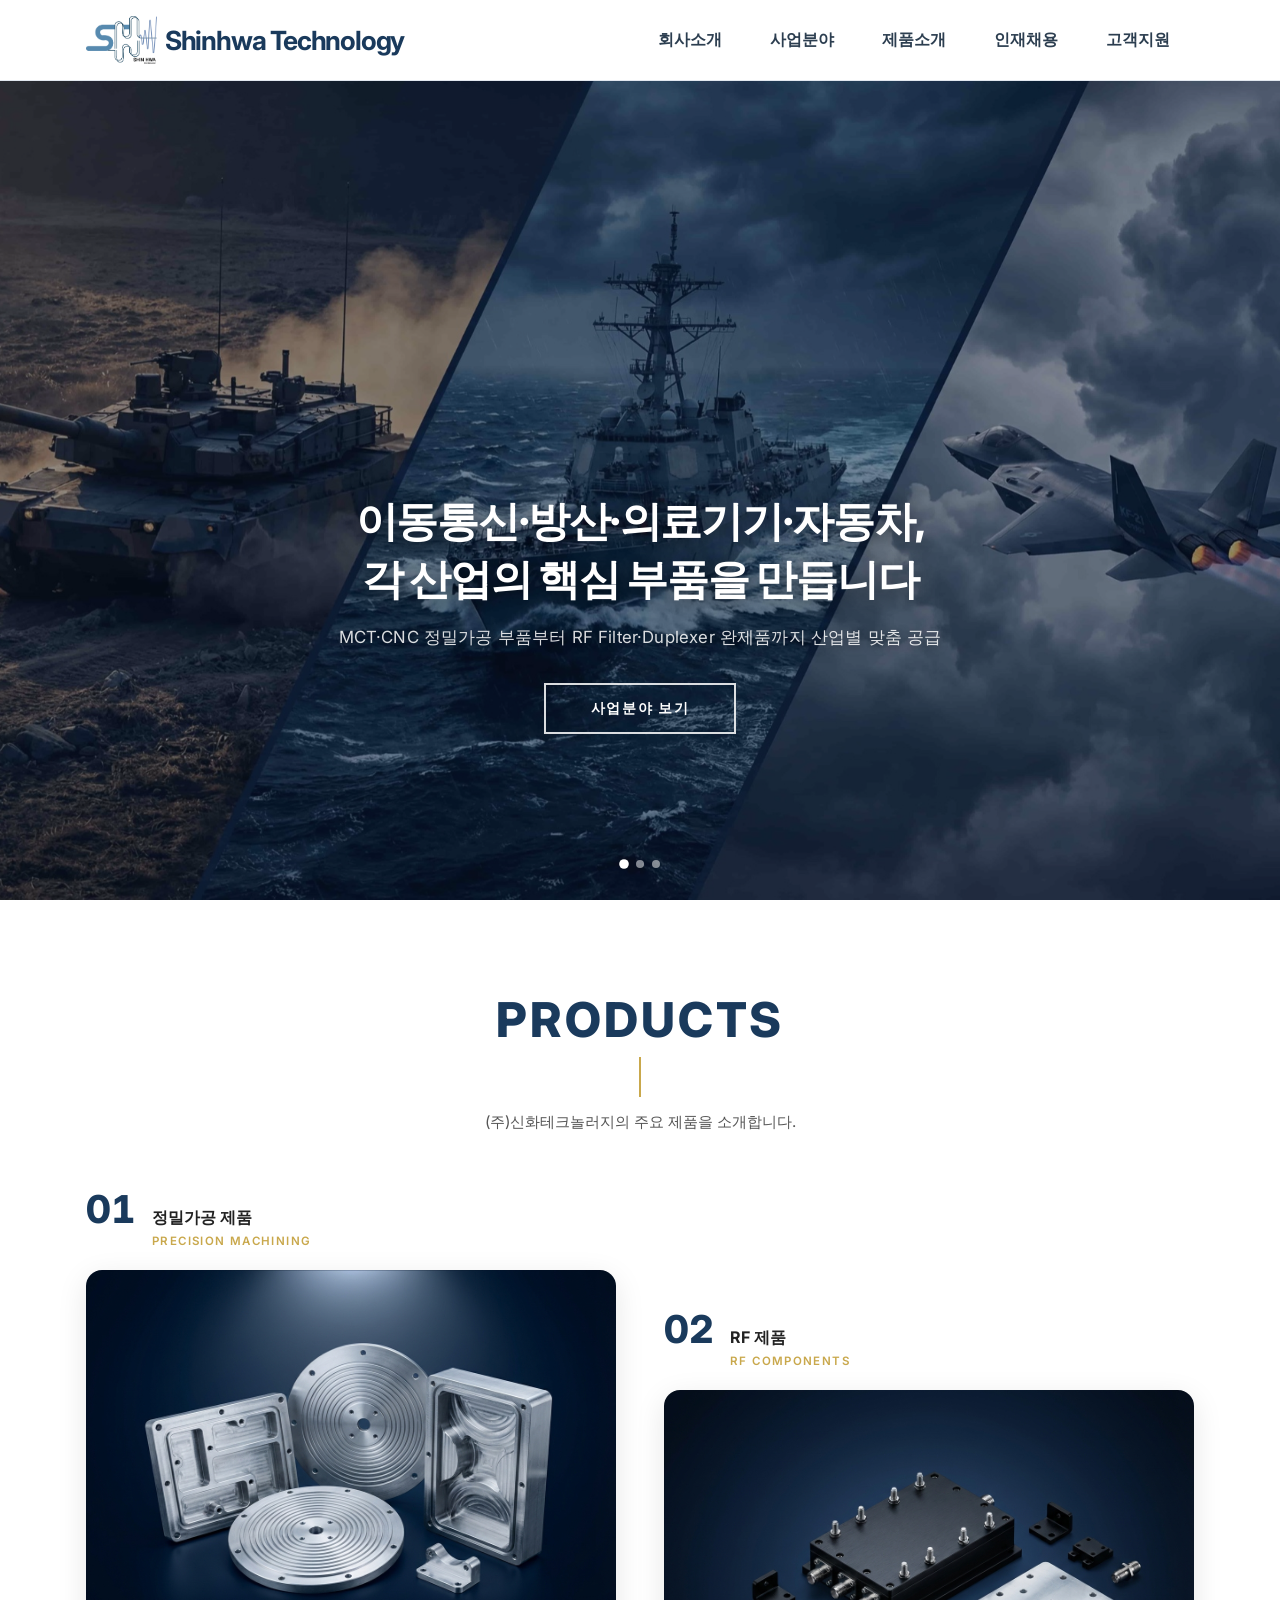
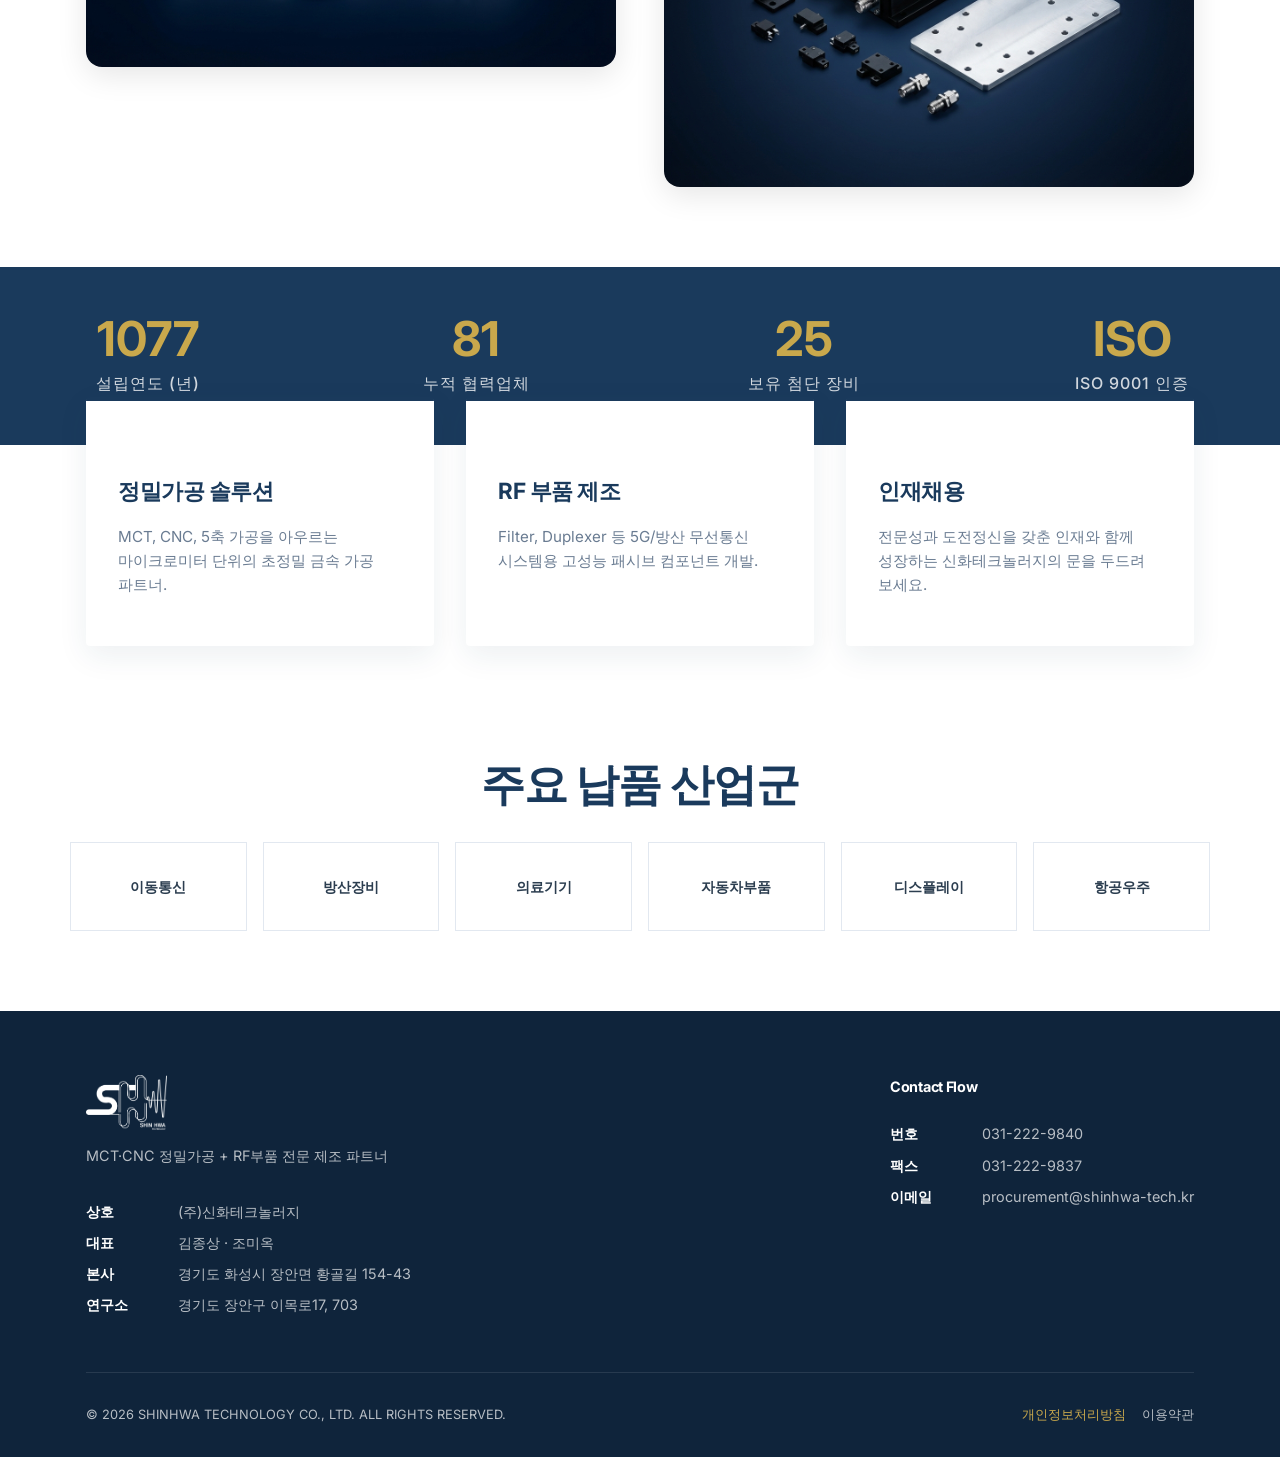
==== commit ba43ccfe: "인증서 순서 재정렬, 특허2 자리 예약, 소재부품장비 중복 제거 Co-Authored-By: Claude Sonnet 4.6 <noreply@anthropic.com>" ====
--- a/index.html
+++ b/index.html
@@ -308,45 +308,47 @@
                     </div>
 
                     <div class="cert-gallery fade-up">
+                        <!-- 윗 줄: 특허1, 특허2(예정), 벤처기업, 메인비즈, 이노비즈 -->
                         <div class="cert-doc">
-                            <img src="./assets/cert-factory.png" alt="공장등록증명서" class="cert-img-real" loading="lazy" onerror="this.src='https://via.placeholder.com/300x420/eef2f6/1a3a5c?text=Factory+Cert'">
+                            <img src="./assets/cert-patent.png" alt="특허증" class="cert-img-real" loading="lazy">
+                            <span>특허증 1</span>
+                        </div>
+                        <div class="cert-doc cert-doc--pending">
+                            <div class="cert-pending-thumb"><i data-lucide="file-plus"></i><p>추가 예정</p></div>
+                            <span>특허증 2</span>
+                        </div>
+                        <div class="cert-doc">
+                            <img src="./assets/벤처기업확인서.png" alt="벤처기업확인서" class="cert-img-real" loading="lazy">
+                            <span>벤처기업확인서</span>
+                        </div>
+                        <div class="cert-doc">
+                            <img src="./assets/메인비즈확인서.png" alt="메인비즈확인서" class="cert-img-real" loading="lazy">
+                            <span>메인비즈확인서</span>
+                        </div>
+                        <div class="cert-doc">
+                            <img src="./assets/이노비즈확인서.png" alt="이노비즈확인서" class="cert-img-real" loading="lazy">
+                            <span>이노비즈확인서</span>
+                        </div>
+                        <!-- 아랫 줄: ISO, 기업부설연구소, 소재부품장비, 뿌리기업, 공장등록증 -->
+                        <div class="cert-doc">
+                            <img src="./assets/cert-iso.png" alt="KS Q ISO 9001:2015" class="cert-img-real" loading="lazy">
+                            <span>KS Q ISO 9001:2015</span>
+                        </div>
+                        <div class="cert-doc">
+                            <img src="./assets/cert-rnd.png" alt="기업부설연구소" class="cert-img-real" loading="lazy">
+                            <span>기업부설연구소 인정서</span>
+                        </div>
+                        <div class="cert-doc">
+                            <img src="./assets/소재부품장비확인서.png" alt="소재부품장비확인서" class="cert-img-real" loading="lazy">
+                            <span>소재부품장비확인서</span>
+                        </div>
+                        <div class="cert-doc">
+                            <img src="./assets/뿌리기업확인서.png" alt="뿌리기업확인서" class="cert-img-real" loading="lazy">
+                            <span>뿌리기업확인서</span>
+                        </div>
+                        <div class="cert-doc">
+                            <img src="./assets/cert-factory.png" alt="공장등록증명서" class="cert-img-real" loading="lazy">
                             <span>공장등록증명서</span>
-                        </div>
-                        <div class="cert-doc">
-                            <img src="./assets/cert-patent.png" alt="특허증" class="cert-img-real" loading="lazy" onerror="this.src='https://via.placeholder.com/300x420/eef2f6/1a3a5c?text=Patent+Cert'">
-                            <span>특허증 (무선에너지)</span>
-                        </div>
-                        <div class="cert-doc">
-                            <img src="./assets/cert-iso.png" alt="KS Q ISO 9001:2015" class="cert-img-real" loading="lazy" onerror="this.src='https://via.placeholder.com/300x420/eef2f6/1a3a5c?text=ISO+9001'">
-                            <span>KS Q ISO 9001:2015</span>
-                        </div>
-                        <div class="cert-doc">
-                            <img src="./assets/cert-specialized.png" alt="전문기업확인서" class="cert-img-real" loading="lazy" onerror="this.src='https://via.placeholder.com/300x420/eef2f6/1a3a5c?text=Specialized+Cert'">
-                            <span>소재·부품·장비 전문기업</span>
-                        </div>
-                        <div class="cert-doc">
-                            <img src="./assets/cert-rnd.png" alt="기업부설연구소" class="cert-img-real" loading="lazy" onerror="this.src='https://via.placeholder.com/300x420/eef2f6/1a3a5c?text=R%26D+Center'">
-                            <span>기업부설연구소 인정서</span>
-                        </div>
-                        <div class="cert-doc-pdf" data-href="./assets/뿌리기업확인서.PDF">
-                            <iframe src="./assets/뿌리기업확인서.PDF#toolbar=0&navpanes=0&scrollbar=0" class="cert-pdf-frame" loading="lazy" title="뿌리기업확인서"></iframe>
-                            <span>뿌리기업확인서</span>
-                        </div>
-                        <div class="cert-doc-pdf" data-href="./assets/소재부품장비확인서.PDF">
-                            <iframe src="./assets/소재부품장비확인서.PDF#toolbar=0&navpanes=0&scrollbar=0" class="cert-pdf-frame" loading="lazy" title="소재부품장비확인서"></iframe>
-                            <span>소재부품장비확인서</span>
-                        </div>
-                        <div class="cert-doc-pdf" data-href="./assets/메인비즈확인서.pdf">
-                            <iframe src="./assets/메인비즈확인서.pdf#toolbar=0&navpanes=0&scrollbar=0" class="cert-pdf-frame" loading="lazy" title="메인비즈확인서"></iframe>
-                            <span>메인비즈확인서</span>
-                        </div>
-                        <div class="cert-doc-pdf" data-href="./assets/벤처기업확인서.pdf">
-                            <iframe src="./assets/벤처기업확인서.pdf#toolbar=0&navpanes=0&scrollbar=0" class="cert-pdf-frame" loading="lazy" title="벤처기업확인서"></iframe>
-                            <span>벤처기업확인서</span>
-                        </div>
-                        <div class="cert-doc-pdf" data-href="./assets/이노비즈확인서.pdf">
-                            <iframe src="./assets/이노비즈확인서.pdf#toolbar=0&navpanes=0&scrollbar=0" class="cert-pdf-frame" loading="lazy" title="이노비즈확인서"></iframe>
-                            <span>이노비즈확인서</span>
                         </div>
                     </div>
                 </div>
--- a/style.css
+++ b/style.css
@@ -828,6 +828,36 @@
     font-weight: 600;
     color: var(--clr-navy);
     margin-top: 0.5rem;
+}
+
+.cert-doc--pending {
+    cursor: default;
+    pointer-events: none;
+}
+
+.cert-pending-thumb {
+    width: 100%;
+    aspect-ratio: 3 / 4;
+    background: var(--clr-bg-surface);
+    border: 2px dashed var(--clr-border);
+    border-radius: 4px;
+    display: flex;
+    flex-direction: column;
+    align-items: center;
+    justify-content: center;
+    gap: 0.5rem;
+    color: var(--clr-text-light);
+}
+
+.cert-pending-thumb i {
+    width: 32px;
+    height: 32px;
+    opacity: 0.4;
+}
+
+.cert-pending-thumb p {
+    font-size: 0.8rem;
+    opacity: 0.6;
 }
 
 /* --- PRODUCT & TECH SPECIFICS --- */
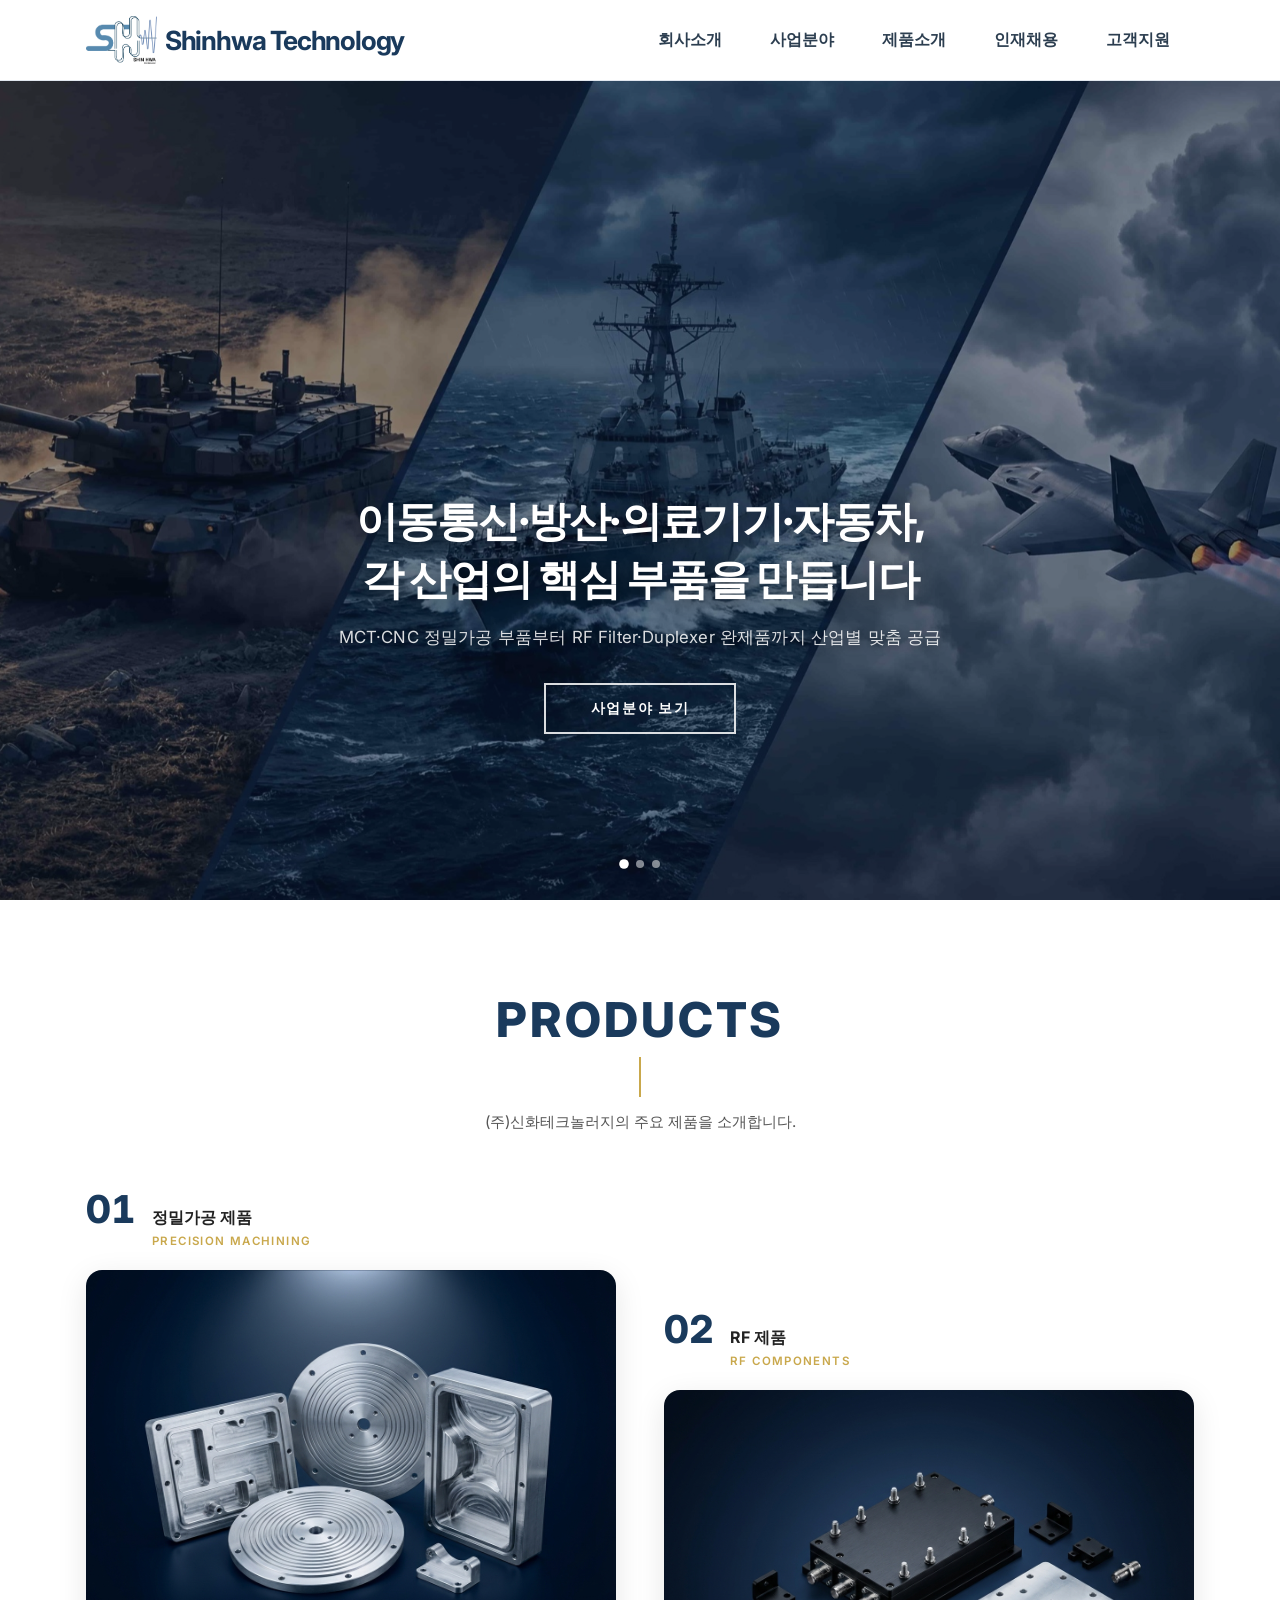
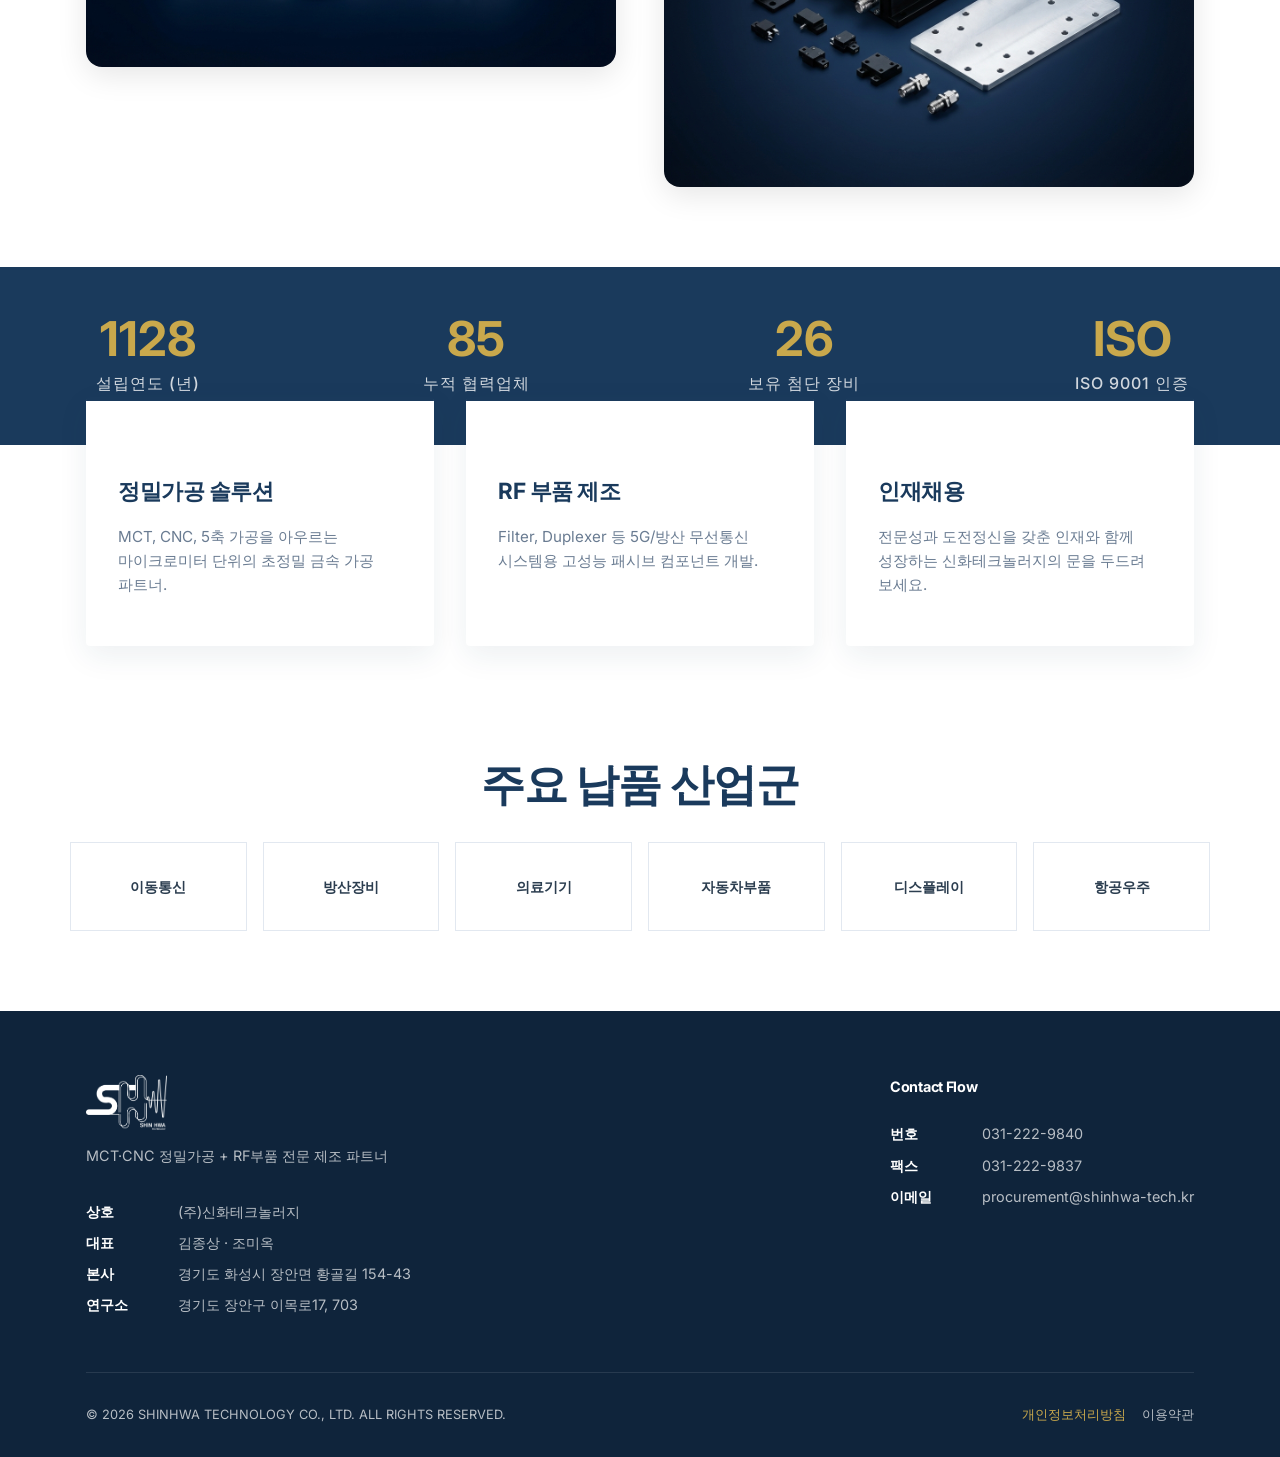
==== commit 1038e69f: "인증서 파일명 영문화, 특허2 추가, 불필요 파일 삭제 Co-Authored-By: Claude Sonnet 4.6 <noreply@anthropic.com>" ====
--- a/index.html
+++ b/index.html
@@ -313,20 +313,20 @@
                             <img src="./assets/cert-patent.png" alt="특허증" class="cert-img-real" loading="lazy">
                             <span>특허증 1</span>
                         </div>
-                        <div class="cert-doc cert-doc--pending">
-                            <div class="cert-pending-thumb"><i data-lucide="file-plus"></i><p>추가 예정</p></div>
+                        <div class="cert-doc">
+                            <img src="./assets/cert-patent2.png" alt="특허증 2" class="cert-img-real" loading="lazy">
                             <span>특허증 2</span>
                         </div>
                         <div class="cert-doc">
-                            <img src="./assets/벤처기업확인서.png" alt="벤처기업확인서" class="cert-img-real" loading="lazy">
+                            <img src="./assets/cert-venture.png" alt="벤처기업확인서" class="cert-img-real" loading="lazy">
                             <span>벤처기업확인서</span>
                         </div>
                         <div class="cert-doc">
-                            <img src="./assets/메인비즈확인서.png" alt="메인비즈확인서" class="cert-img-real" loading="lazy">
+                            <img src="./assets/cert-mainbiz.png" alt="메인비즈확인서" class="cert-img-real" loading="lazy">
                             <span>메인비즈확인서</span>
                         </div>
                         <div class="cert-doc">
-                            <img src="./assets/이노비즈확인서.png" alt="이노비즈확인서" class="cert-img-real" loading="lazy">
+                            <img src="./assets/cert-innobiz.png" alt="이노비즈확인서" class="cert-img-real" loading="lazy">
                             <span>이노비즈확인서</span>
                         </div>
                         <!-- 아랫 줄: ISO, 기업부설연구소, 소재부품장비, 뿌리기업, 공장등록증 -->
@@ -339,11 +339,11 @@
                             <span>기업부설연구소 인정서</span>
                         </div>
                         <div class="cert-doc">
-                            <img src="./assets/소재부품장비확인서.png" alt="소재부품장비확인서" class="cert-img-real" loading="lazy">
+                            <img src="./assets/cert-materials.png" alt="소재부품장비확인서" class="cert-img-real" loading="lazy">
                             <span>소재부품장비확인서</span>
                         </div>
                         <div class="cert-doc">
-                            <img src="./assets/뿌리기업확인서.png" alt="뿌리기업확인서" class="cert-img-real" loading="lazy">
+                            <img src="./assets/cert-rootfirm.png" alt="뿌리기업확인서" class="cert-img-real" loading="lazy">
                             <span>뿌리기업확인서</span>
                         </div>
                         <div class="cert-doc">
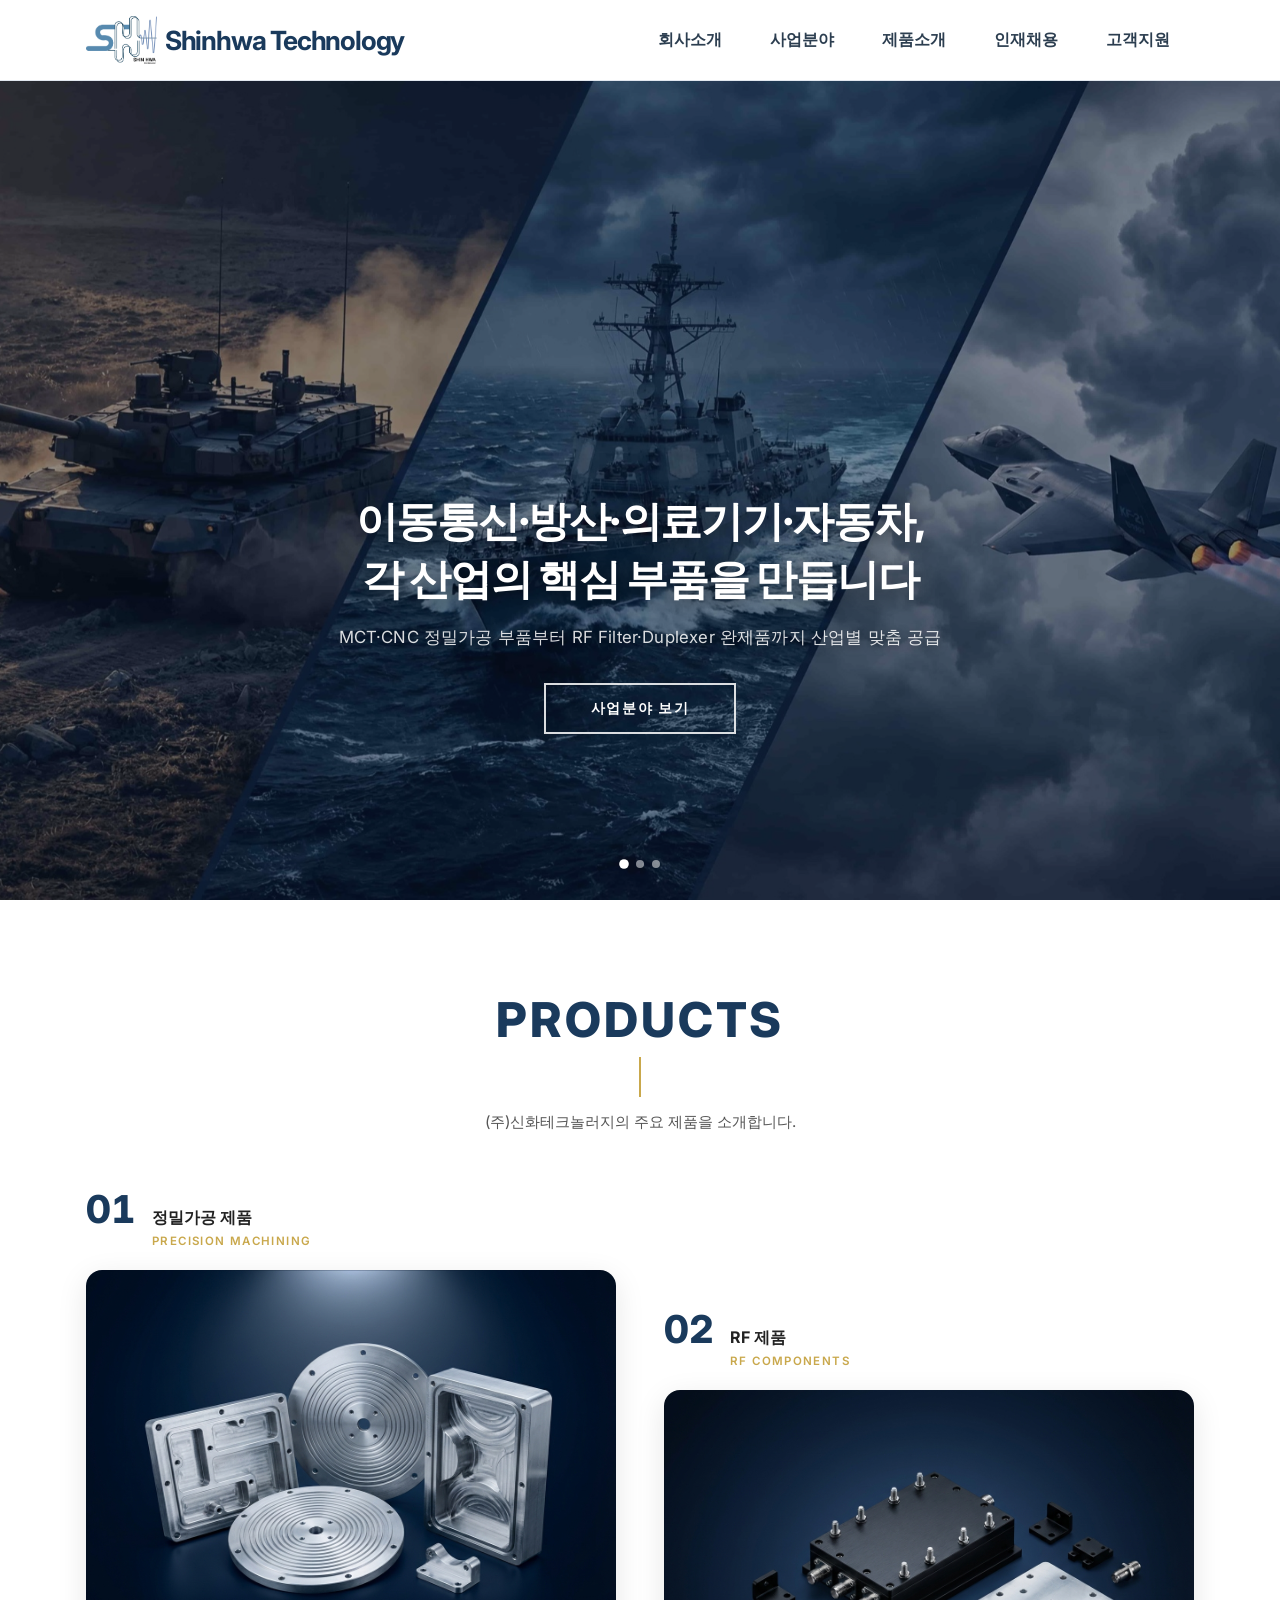
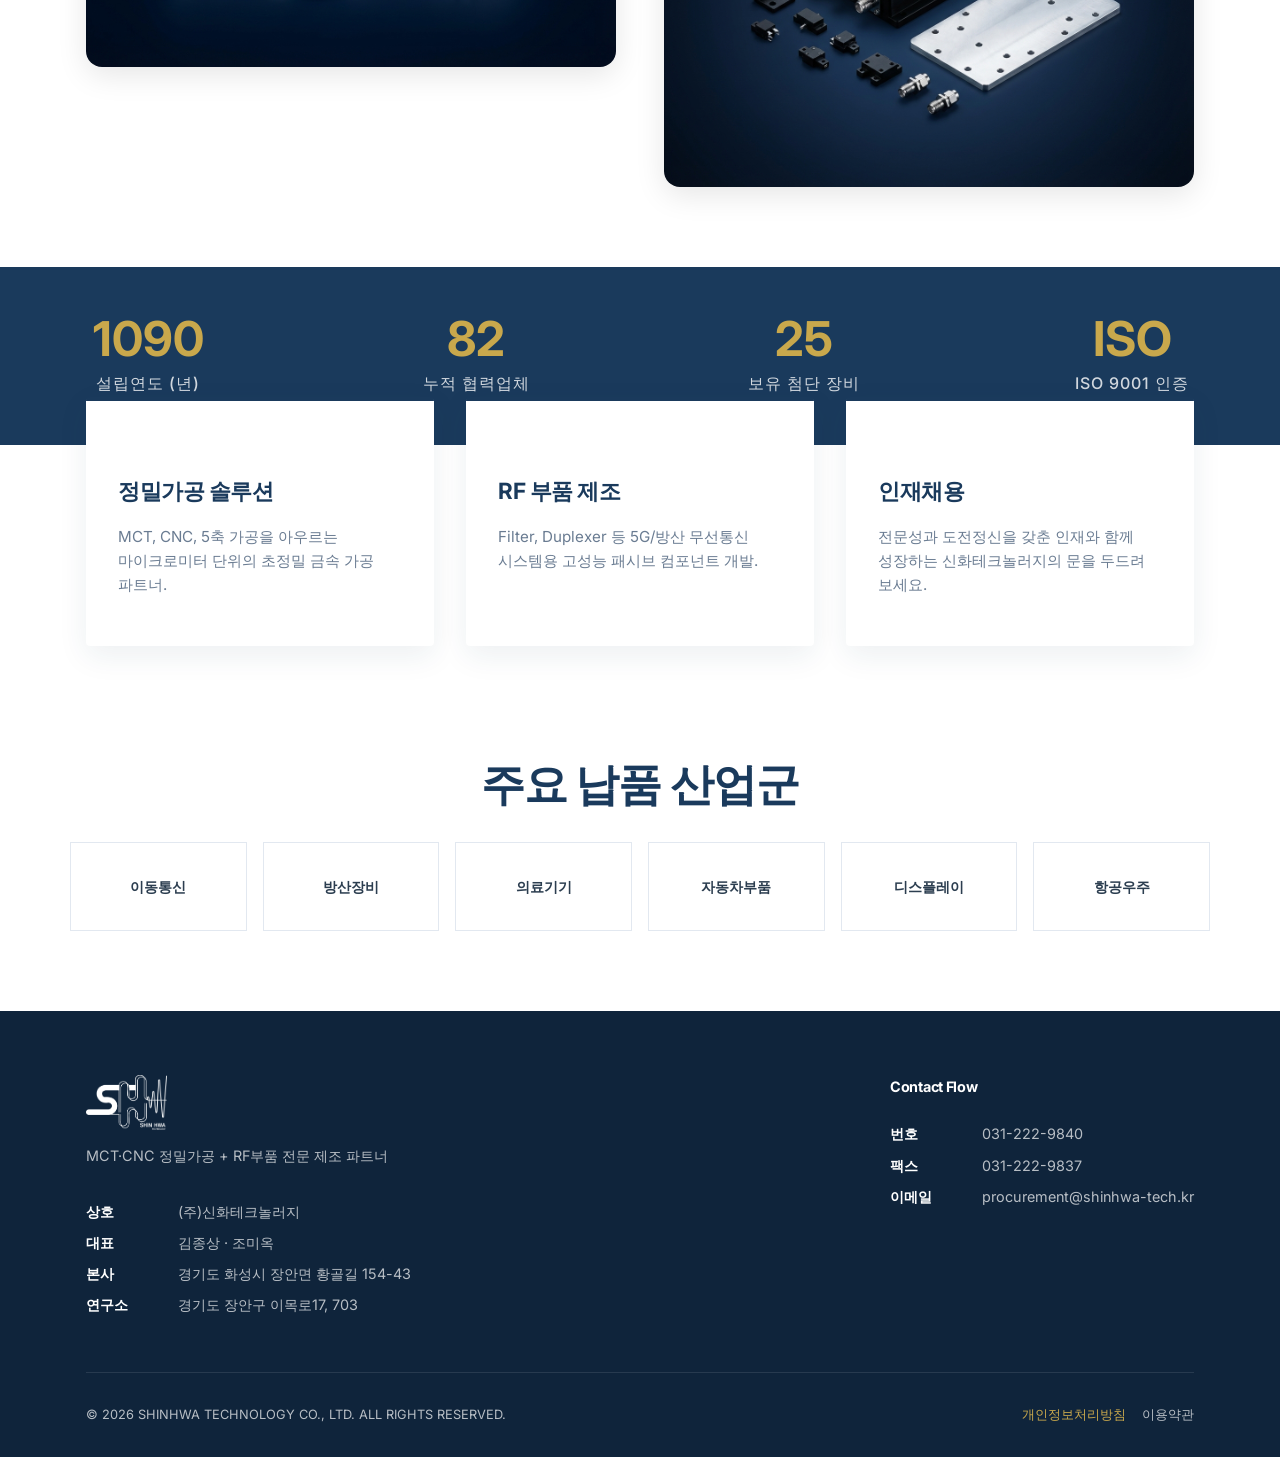
==== commit 6b6f1b18: "이미지 최적화, 모바일 사업분야 탭 수정, 회사소개서 다운로드 복구 - 이미지 압축: rf-sector.jpg 5.8MB→227KB, 모바일 사진 ~700KB→~230KB - 인증" ====
--- a/index.html
+++ b/index.html
@@ -208,7 +208,7 @@
                         <h1>회사소개</h1>
                         <span class="en-sub">Company Introduction</span>
                     </div>
-                    <a href="https://drive.google.com/drive/folders/18vTPDyW7MF2yY1doYRlDz9RSbUYCREkE?usp=sharing" target="_blank" class="btn btn-gold" style="white-space: nowrap;">
+                    <a href="./company-brochure.pdf" download="2026(주)신화테크놀러지_회사소개서.pdf" class="btn btn-gold" style="white-space: nowrap;">
                         <i data-lucide="download"></i> 회사소개서 다운로드
                     </a>
                 </div>
@@ -311,11 +311,11 @@
                         <!-- 윗 줄: 특허1, 특허2(예정), 벤처기업, 메인비즈, 이노비즈 -->
                         <div class="cert-doc">
                             <img src="./assets/cert-patent.png" alt="특허증" class="cert-img-real" loading="lazy">
-                            <span>특허증 1</span>
+                            <span>무선 휴대용 전자장치 특허</span>
                         </div>
                         <div class="cert-doc">
                             <img src="./assets/cert-patent2.png" alt="특허증 2" class="cert-img-real" loading="lazy">
-                            <span>특허증 2</span>
+                            <span>무선 안테나 장치 특허</span>
                         </div>
                         <div class="cert-doc">
                             <img src="./assets/cert-venture.png" alt="벤처기업확인서" class="cert-img-real" loading="lazy">
--- a/style.css
+++ b/style.css
@@ -773,7 +773,7 @@
     color: var(--clr-text);
 }
 
-.tl-desc p + p {
+.tl-desc p+p {
     margin-top: 0.5rem;
 }
 
@@ -1627,12 +1627,15 @@
 .rf-cat-img--hpf {
     background-image: url("assets/RF 컴포넌트 파생 사진/HPF, LPF, BPF, BRF.jpg");
 }
+
 .rf-cat-img--combiner {
     background-image: url("assets/RF 컴포넌트 파생 사진/combner, multiplexer, duplexer.jpg");
 }
+
 .rf-cat-img--coupler {
     background-image: url("assets/RF 컴포넌트 파생 사진/3dB Hybrid Cpoupler,Dircetional Coupler, Divder.jpg");
 }
+
 .rf-cat-img--rrh {
     background-image: url("assets/RF 컴포넌트 파생 사진/RRH Filter.jpg");
 }
@@ -1989,7 +1992,7 @@
 }
 
 .biz-card-sub {
-    color: rgba(255,255,255,0.7);
+    color: rgba(255, 255, 255, 0.7);
     font-size: 0.9rem;
     letter-spacing: 0.05em;
     margin-bottom: 1.5rem;
@@ -2036,16 +2039,34 @@
 }
 
 @media (max-width: 768px) {
+    .biz-page-header {
+        padding: 2.5rem 0 2rem;
+    }
+
+    .biz-slogan {
+        font-size: 1rem;
+    }
+
+    .biz-intro {
+        font-size: 1rem;
+        margin-bottom: 2rem;
+    }
+
     .biz-cards-wrap {
         grid-template-columns: 1fr;
     }
 
     .biz-card {
-        height: 260px;
+        height: 240px;
     }
 
     .biz-card-title {
         font-size: 1.3rem;
+    }
+
+    .biz-card-more {
+        opacity: 1;
+        transform: translateY(0);
     }
 }
 
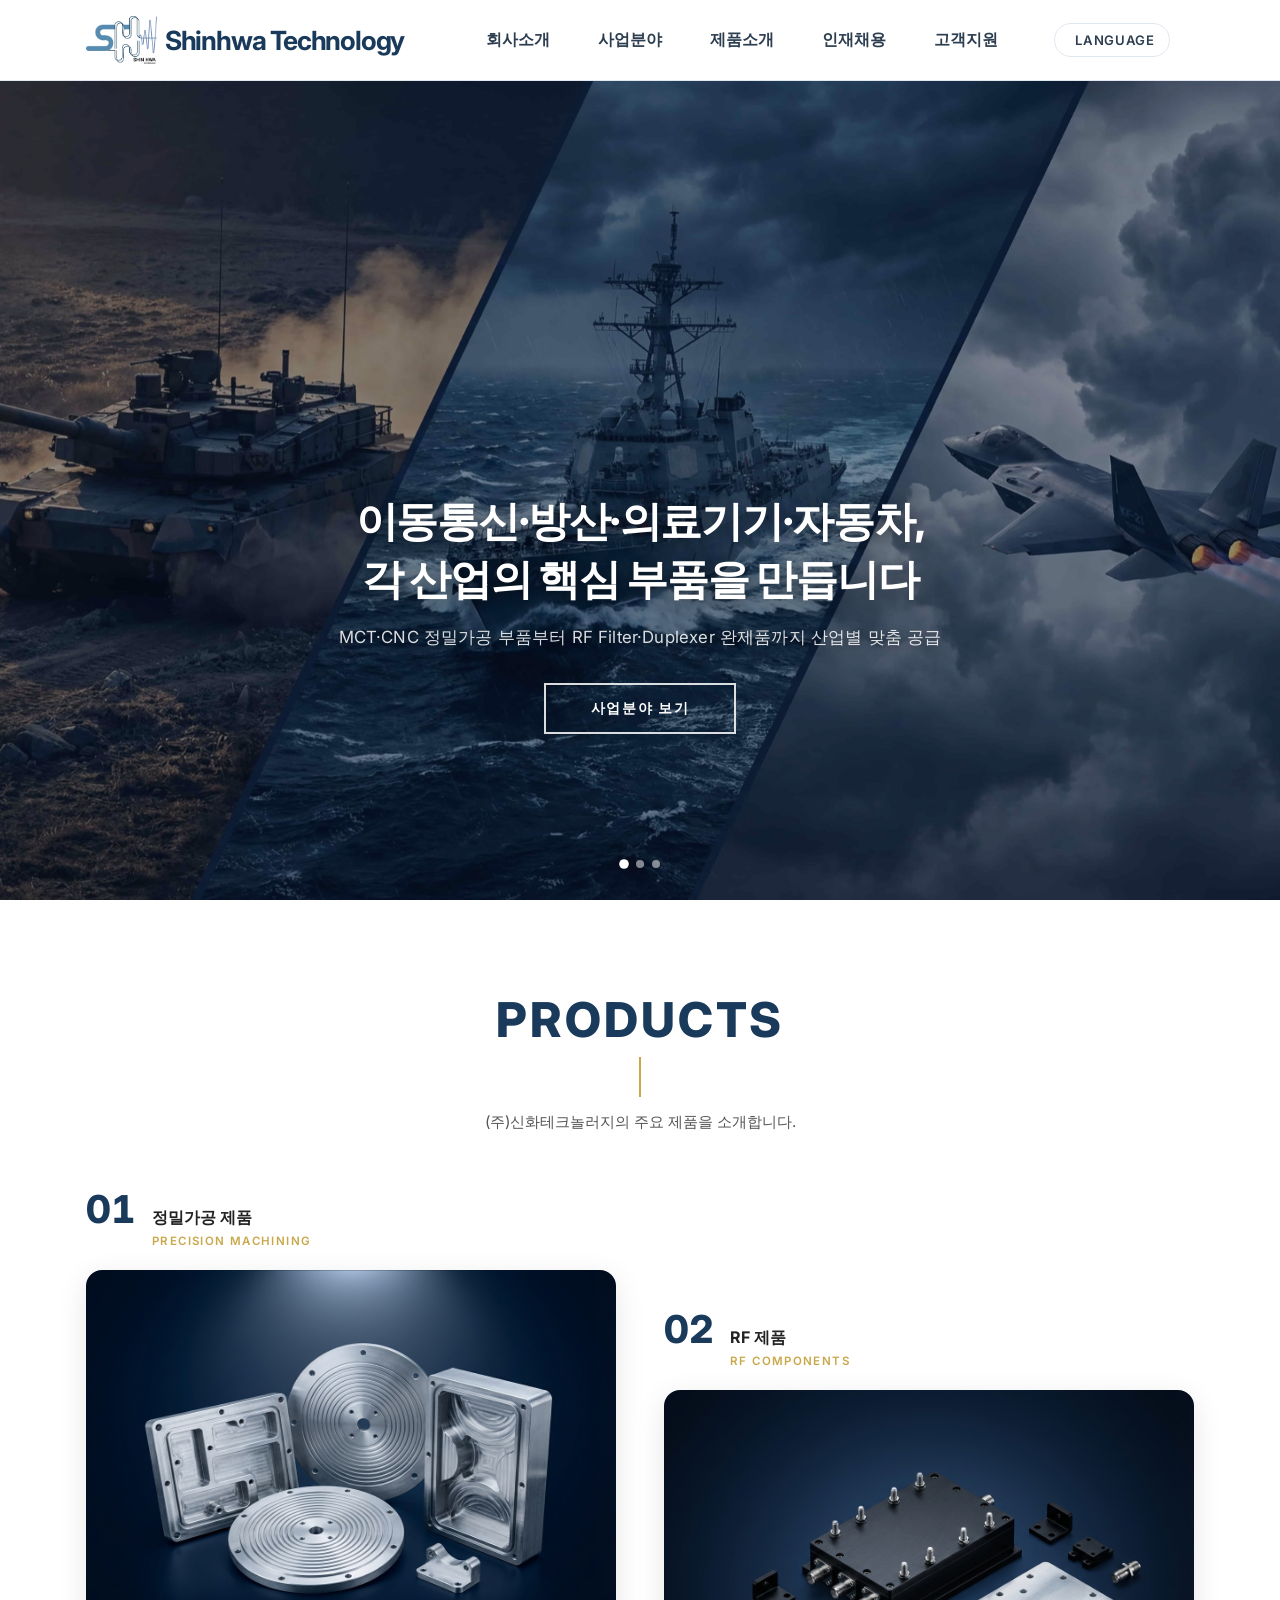
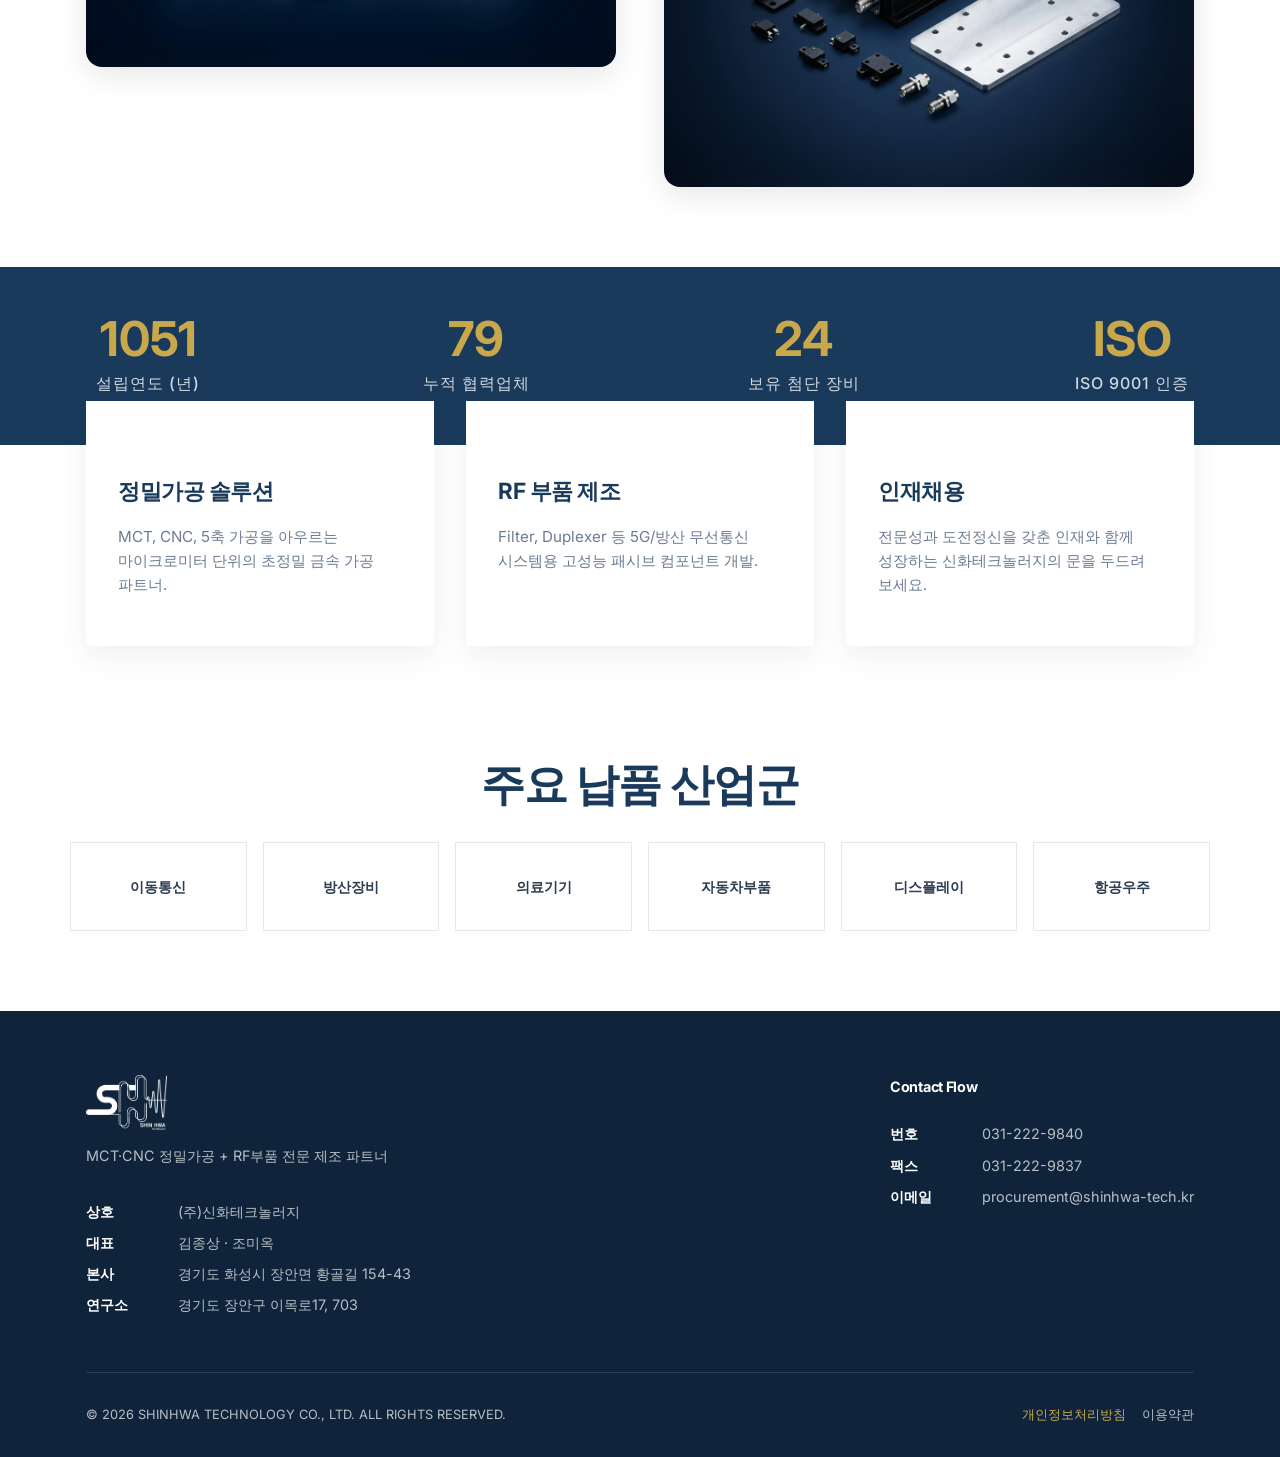
==== commit d70c5f54: "연혁 2026 추가, 제품명 변경, 언어 전환(KO/EN) 기능 추가 - 연혁: 2026년 5월 국방산업연구원 협약, 6월 R&D 스펙트럼인지형 선정 - MCT 제품명: 페시브 제" ====
--- a/index.html
+++ b/index.html
@@ -29,37 +29,46 @@
 
                 <ul class="nav-links">
                     <li class="nav-item">
-                        <a href="#about" class="nav-link">회사소개</a>
+                        <a href="#about" class="nav-link" data-i18n="nav.about">회사소개</a>
                         <div class="dropdown-menu">
-                            <a href="#about__ceo" class="dropdown-item">CEO인사말</a>
-                            <a href="#about__history" class="dropdown-item">회사연혁</a>
-                            <a href="#about__cert" class="dropdown-item">인증서 및 특허</a>
+                            <a href="#about__ceo" class="dropdown-item" data-i18n="nav.about.ceo">CEO인사말</a>
+                            <a href="#about__history" class="dropdown-item" data-i18n="nav.about.history">회사연혁</a>
+                            <a href="#about__cert" class="dropdown-item" data-i18n="nav.about.cert">인증서 및 특허</a>
                         </div>
                     </li>
                     <li class="nav-item">
-                        <a href="#business" class="nav-link">사업분야</a>
+                        <a href="#business" class="nav-link" data-i18n="nav.business">사업분야</a>
                     </li>
                     <li class="nav-item">
-                        <a href="#products" class="nav-link">제품소개</a>
+                        <a href="#products" class="nav-link" data-i18n="nav.products">제품소개</a>
                         <div class="dropdown-menu">
-                            <a href="#products__machining" class="dropdown-item">정밀가공 제품</a>
-                            <a href="#products__rf" class="dropdown-item">RF 제품</a>
+                            <a href="#products__machining" class="dropdown-item" data-i18n="nav.products.machining">정밀가공 제품</a>
+                            <a href="#products__rf" class="dropdown-item" data-i18n="nav.products.rf">RF 제품</a>
                         </div>
                     </li>
                     <li class="nav-item">
-                        <a href="#recruit" class="nav-link">인재채용</a>
+                        <a href="#recruit" class="nav-link" data-i18n="nav.recruit">인재채용</a>
                         <div class="dropdown-menu">
-                            <a href="#recruit__talent" class="dropdown-item">인재상</a>
-                            <a href="#recruit__welfare" class="dropdown-item">복리후생</a>
-                            <a href="#recruit__guide" class="dropdown-item">채용안내</a>
+                            <a href="#recruit__talent" class="dropdown-item" data-i18n="nav.recruit.talent">인재상</a>
+                            <a href="#recruit__welfare" class="dropdown-item" data-i18n="nav.recruit.welfare">복리후생</a>
+                            <a href="#recruit__guide" class="dropdown-item" data-i18n="nav.recruit.guide">채용안내</a>
                         </div>
                     </li>
                     <li class="nav-item">
-                        <a href="#support__location" class="nav-link">고객지원</a>
+                        <a href="#support__location" class="nav-link" data-i18n="nav.support">고객지원</a>
                         <div class="dropdown-menu">
-                            <a href="#support__location" class="dropdown-item">찾아오시는길</a>
-                            <a href="#support__inquiry" class="dropdown-item">견적 및 문의</a>
-                            <a href="#support__notices" class="dropdown-item">공지사항</a>
+                            <a href="#support__location" class="dropdown-item" data-i18n="nav.support.location">찾아오시는길</a>
+                            <a href="#support__inquiry" class="dropdown-item" data-i18n="nav.support.inquiry">견적 및 문의</a>
+                            <a href="#support__notices" class="dropdown-item" data-i18n="nav.support.notices">공지사항</a>
+                        </div>
+                    </li>
+                    <li class="nav-item nav-item--lang">
+                        <a href="#" class="nav-link lang-toggle">
+                            <i data-lucide="globe"></i> LANGUAGE
+                        </a>
+                        <div class="dropdown-menu">
+                            <a href="#" class="dropdown-item lang-btn" data-lang="ko">🇰🇷 KOREAN</a>
+                            <a href="#" class="dropdown-item lang-btn" data-lang="en">🇺🇸 ENGLISH</a>
                         </div>
                     </li>
                 </ul>
@@ -240,8 +249,18 @@
                 </div>
 
                 <div class="tab-content" data-tab="history">
-                    <div class="sub-header fade-up"><h2>회사 연혁 (2002 - 2025)</h2></div>
+                    <div class="sub-header fade-up"><h2>회사 연혁 (2002 - 2026)</h2></div>
                     <div class="timeline-list fade-up">
+                        <div class="tl-item fade-up">
+                            <div class="tl-dot"></div>
+                            <div class="tl-content">
+                                <div class="tl-year">2026</div>
+                                <div class="tl-desc">
+                                    <p><strong>2026.06</strong> 중소기업기술정보진흥원 — 중소기업기술혁신개발(R&D) 스펙트럼인지형(Spectrum-Cognitive) 선정</p>
+                                    <p><strong>2026.05</strong> 국방산업연구원 상호 업무 협약 체결</p>
+                                </div>
+                            </div>
+                        </div>
                         <div class="tl-item fade-up">
                             <div class="tl-dot"></div>
                             <div class="tl-content">
@@ -430,15 +449,15 @@
                         <div class="prod-grid fade-up mt-large">
                             <div class="prod-card">
                                 <div class="prod-img" style="background-image:url('assets/mct/mct-gold-insert.jpg')"></div>
-                                <div class="prod-info"><h4>골드 인서트 블록</h4></div>
+                                <div class="prod-info"><h4>페시브 제품</h4></div>
                             </div>
                             <div class="prod-card">
                                 <div class="prod-img" style="background-image:url('assets/mct/mct-defense.jpg')"></div>
-                                <div class="prod-info"><h4>방산 분야 부품</h4></div>
+                                <div class="prod-info"><h4>NC + MCT 부품</h4></div>
                             </div>
                             <div class="prod-card">
                                 <div class="prod-img" style="background-image:url('assets/mct/mct-square-block.jpg')"></div>
-                                <div class="prod-info"><h4>사각 가공 블럭</h4></div>
+                                <div class="prod-info"><h4>NC + MCT + 브레이징 부품</h4></div>
                             </div>
                             <div class="prod-card">
                                 <div class="prod-img" style="background-image:url('assets/mct/mct-filter.jpg')"></div>
@@ -460,15 +479,15 @@
                         <div class="prod-grid fade-up mt-large">
                             <div class="prod-card">
                                 <div class="prod-img" style="background-image:url('assets/cnc/cnc-1.jpg')"></div>
-                                <div class="prod-info"><h4>CNC 가공 부품</h4></div>
+                                <div class="prod-info"><h4>CNC + MCT + 슈퍼드릴 부품</h4></div>
                             </div>
                             <div class="prod-card">
                                 <div class="prod-img" style="background-image:url('assets/cnc/cnc-2.jpg')"></div>
-                                <div class="prod-info"><h4>CNC 가공 부품</h4></div>
+                                <div class="prod-info"><h4>CNC + MCT + 방전 부품</h4></div>
                             </div>
                             <div class="prod-card">
                                 <div class="prod-img" style="background-image:url('assets/cnc/cnc-3.jpg')"></div>
-                                <div class="prod-info"><h4>CNC 가공 부품</h4></div>
+                                <div class="prod-info"><h4>CNC + MCT 부품</h4></div>
                             </div>
                             <div class="prod-card">
                                 <div class="prod-img" style="background-image:url('assets/cnc/cnc-4.jpg')"></div>
--- a/style.css
+++ b/style.css
@@ -264,6 +264,28 @@
 
 .nav-link.active {
     color: var(--clr-gold);
+}
+
+.nav-item--lang .nav-link {
+    display: flex;
+    align-items: center;
+    gap: 0.4rem;
+    font-size: 0.82rem;
+    letter-spacing: 0.05em;
+    border: 1px solid var(--clr-border);
+    border-radius: 20px;
+    padding: 0.35rem 0.9rem;
+    margin-left: 0.5rem;
+}
+
+.nav-item--lang .nav-link:hover {
+    border-color: var(--clr-gold);
+    color: var(--clr-gold);
+}
+
+.lang-btn.active {
+    color: var(--clr-gold);
+    font-weight: 700;
 }
 
 /* Dropdown Menu CSS */
@@ -1760,9 +1782,7 @@
     }
 
     .rf-cat-badge {
-        width: 84px;
-        height: 84px;
-        font-size: 0.72rem;
+        display: none;
     }
 
     .rf-cat-img {
@@ -2054,6 +2074,8 @@
 
     .biz-cards-wrap {
         grid-template-columns: 1fr;
+        gap: 1.5rem;
+        padding-bottom: 2.5rem;
     }
 
     .biz-card {
@@ -2150,6 +2172,10 @@
 
     .rf-ov-img {
         height: 180px;
+    }
+
+    .rf-ov-center {
+        display: none;
     }
 }
 
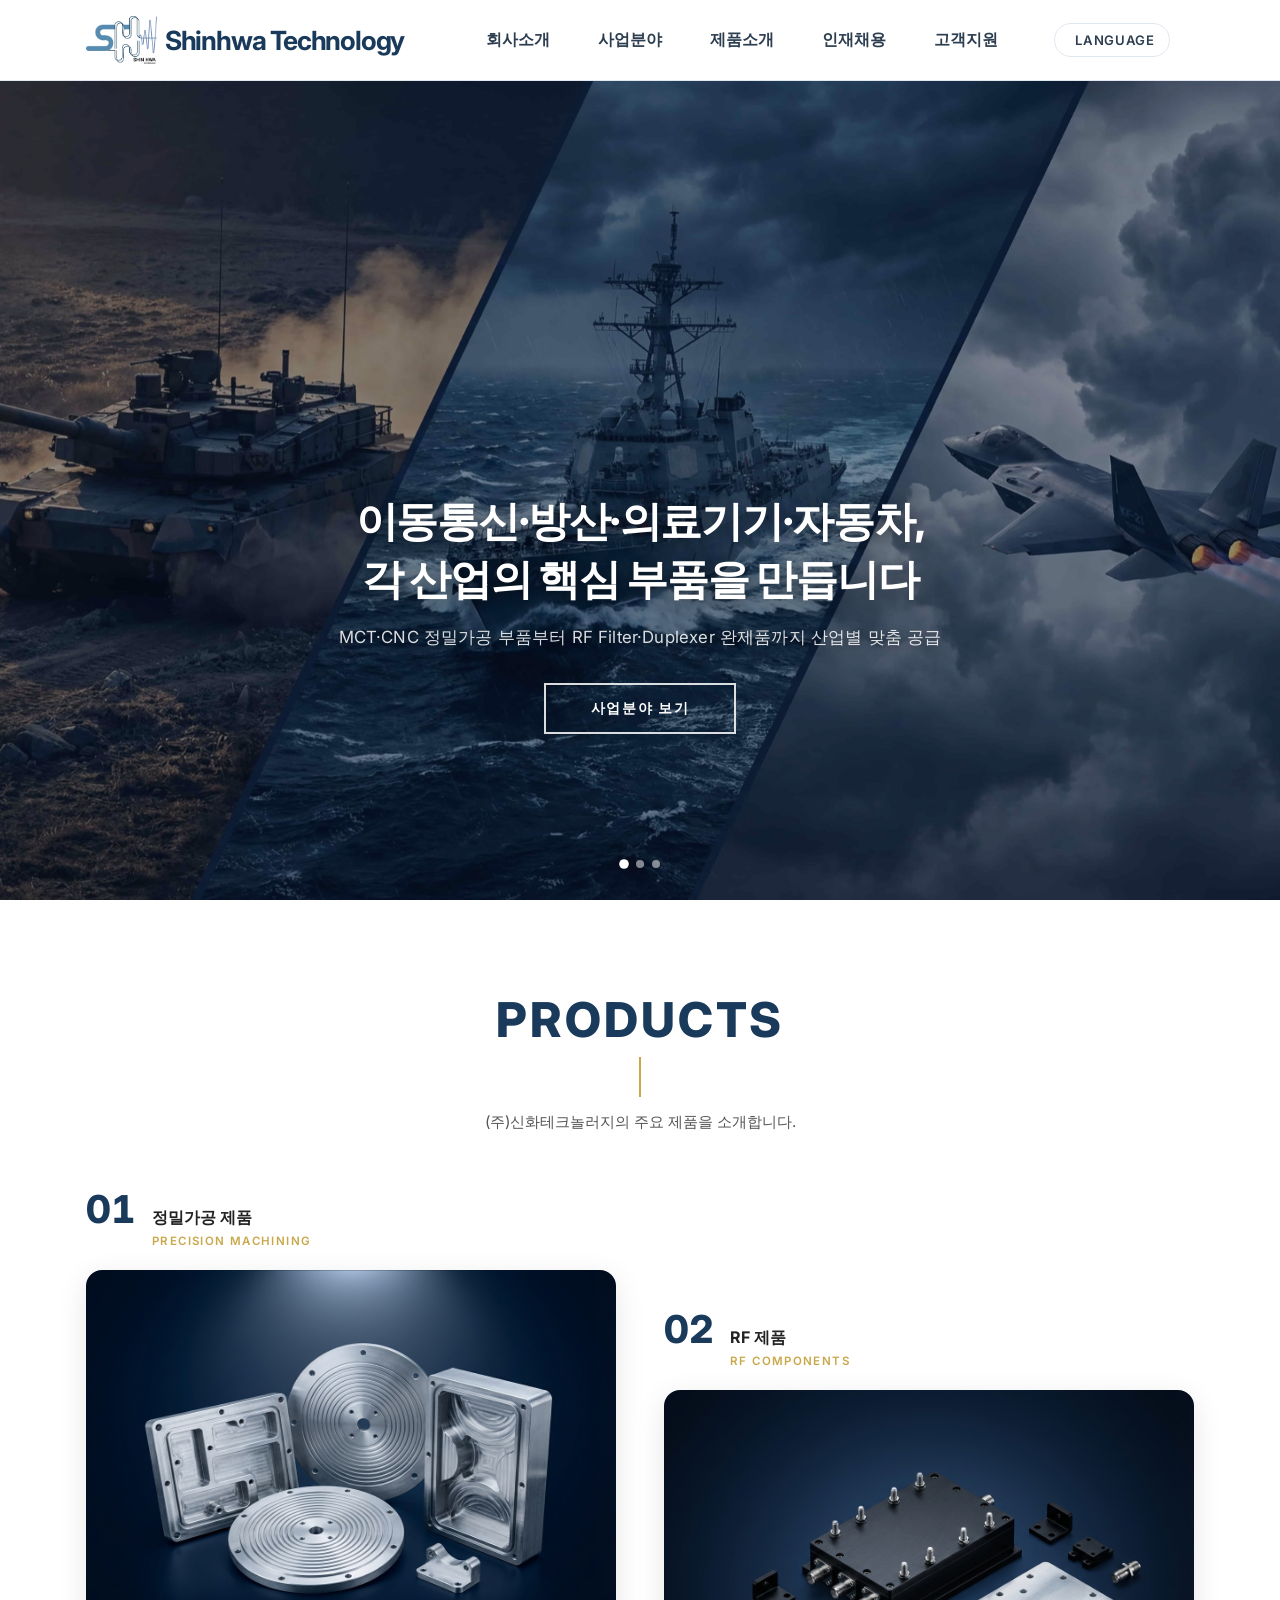
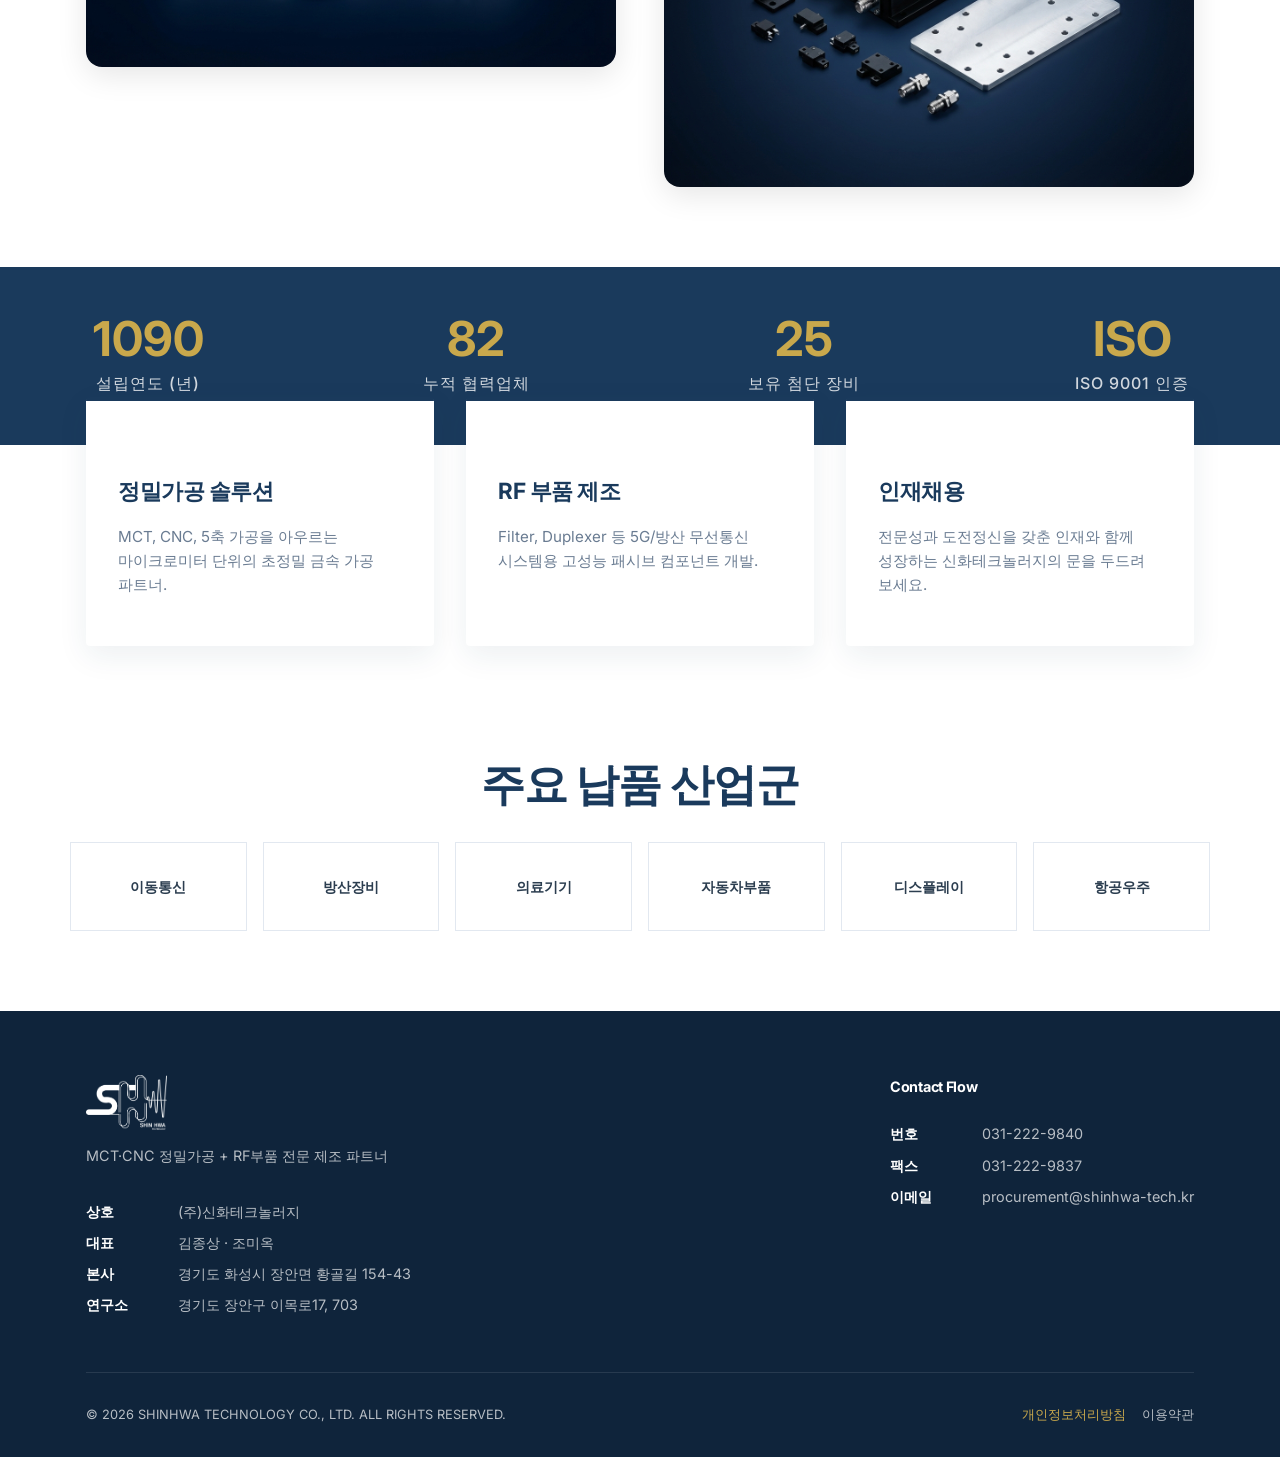
==== commit 9bc64186: "feat: add full English i18n — all sections now translate when ENGLISH is selected - Split translatio" ====
--- a/index.html
+++ b/index.html
@@ -86,9 +86,9 @@
                     <div class="hero-bg hero-bg--mobile" style="background-image: url('assets/mobilemainphoto1.jpg');"></div>
                     <div class="hero-overlay"></div>
                     <div class="hero-slide-content">
-                        <h2 class="hero-main">이동통신·방산·의료기기·자동차,<br>각 산업의 핵심 부품을 만듭니다</h2>
-                        <p class="hero-sub">MCT·CNC 정밀가공 부품부터 RF Filter·Duplexer 완제품까지 산업별 맞춤 공급</p>
-                        <a href="#business" class="hero-outline-btn">사업분야 보기</a>
+                        <h2 class="hero-main" data-i18n-html="hero.s1.h2">이동통신·방산·의료기기·자동차,<br>각 산업의 핵심 부품을 만듭니다</h2>
+                        <p class="hero-sub" data-i18n="hero.s1.p">MCT·CNC 정밀가공 부품부터 RF Filter·Duplexer 완제품까지 산업별 맞춤 공급</p>
+                        <a href="#business" class="hero-outline-btn" data-i18n="hero.btn">사업분야 보기</a>
                     </div>
                 </div>
                 <!-- 슬라이드 2 : MCT 정밀가공 -->
@@ -97,9 +97,9 @@
                     <div class="hero-bg hero-bg--mobile" style="background-image: url('assets/mobilemainphoto2.jpg');"></div>
                     <div class="hero-overlay"></div>
                     <div class="hero-slide-content">
-                        <h2 class="hero-main">마이크로미터 단위의 정밀도,<br>오차 없는 가공 기술</h2>
-                        <p class="hero-sub">MCT + CNC 합동 가공 노하우로 최단 시간, 최고 품질을 보장합니다</p>
-                        <a href="#business" class="hero-outline-btn">사업분야 보기</a>
+                        <h2 class="hero-main" data-i18n-html="hero.s2.h2">마이크로미터 단위의 정밀도,<br>오차 없는 가공 기술</h2>
+                        <p class="hero-sub" data-i18n="hero.s2.p">MCT + CNC 합동 가공 노하우로 최단 시간, 최고 품질을 보장합니다</p>
+                        <a href="#business" class="hero-outline-btn" data-i18n="hero.btn">사업분야 보기</a>
                     </div>
                 </div>
                 <!-- 슬라이드 3 : RF 부품 -->
@@ -108,9 +108,9 @@
                     <div class="hero-bg hero-bg--mobile" style="background-image: url('assets/mobilemainphoto3.jpg');"></div>
                     <div class="hero-overlay"></div>
                     <div class="hero-slide-content">
-                        <h2 class="hero-main">3kHz ~ 20GHz,<br>RF 부품 설계부터 납품까지</h2>
-                        <p class="hero-sub">이동통신·방산 분야 RF Passive Component 원스톱 공급</p>
-                        <a href="#business" class="hero-outline-btn">사업분야 보기</a>
+                        <h2 class="hero-main" data-i18n-html="hero.s3.h2">3kHz ~ 20GHz,<br>RF 부품 설계부터 납품까지</h2>
+                        <p class="hero-sub" data-i18n="hero.s3.p">이동통신·방산 분야 RF Passive Component 원스톱 공급</p>
+                        <a href="#business" class="hero-outline-btn" data-i18n="hero.btn">사업분야 보기</a>
                     </div>
                 </div>
 
@@ -127,31 +127,31 @@
                     <div class="prod-showcase-header fade-up">
                         <h2 class="prod-showcase-title">PRODUCTS</h2>
                         <div class="prod-showcase-divider"></div>
-                        <p class="prod-showcase-sub">(주)신화테크놀러지의 주요 제품을 소개합니다.</p>
+                        <p class="prod-showcase-sub" data-i18n="home.showcase.sub">(주)신화테크놀러지의 주요 제품을 소개합니다.</p>
                     </div>
                     <div class="prod-showcase-grid">
                         <a href="#products__machining" class="prod-showcase-item fade-up" style="transition-delay:0.1s">
                             <div class="prod-showcase-meta">
                                 <span class="prod-showcase-num">01</span>
-                                <span class="prod-showcase-label">정밀가공 제품 <em>PRECISION MACHINING</em></span>
+                                <span class="prod-showcase-label" data-i18n-html="home.showcase.l1">정밀가공 제품 <em>PRECISION MACHINING</em></span>
                             </div>
                             <div class="prod-showcase-img-wrap">
                                 <div class="prod-showcase-img" id="showcase-machining-bg">
                                     <i data-lucide="cpu" class="prod-showcase-icon"></i>
                                 </div>
-                                <div class="prod-showcase-hover-bar">자세히보기 &rarr;</div>
+                                <div class="prod-showcase-hover-bar" data-i18n="home.showcase.hover">자세히보기 →</div>
                             </div>
                         </a>
                         <a href="#products__rf" class="prod-showcase-item prod-showcase-item--offset fade-up" style="transition-delay:0.25s">
                             <div class="prod-showcase-meta">
                                 <span class="prod-showcase-num">02</span>
-                                <span class="prod-showcase-label">RF 제품 <em>RF COMPONENTS</em></span>
+                                <span class="prod-showcase-label" data-i18n-html="home.showcase.l2">RF 제품 <em>RF COMPONENTS</em></span>
                             </div>
                             <div class="prod-showcase-img-wrap">
                                 <div class="prod-showcase-img" id="showcase-rf-bg">
                                     <i data-lucide="radio" class="prod-showcase-icon"></i>
                                 </div>
-                                <div class="prod-showcase-hover-bar">자세히보기 &rarr;</div>
+                                <div class="prod-showcase-hover-bar" data-i18n="home.showcase.hover">자세히보기 →</div>
                             </div>
                         </a>
                     </div>
@@ -161,19 +161,19 @@
             <div class="counter-row fade-up">
                 <div>
                     <div class="counter-val" data-target="2002">0</div>
-                    <div class="counter-label">설립연도 (년)</div>
+                    <div class="counter-label" data-i18n="home.counter.founded">설립연도 (년)</div>
                 </div>
                 <div>
                     <div class="counter-val" data-target="150">0</div>
-                    <div class="counter-label">누적 협력업체</div>
+                    <div class="counter-label" data-i18n="home.counter.partners">누적 협력업체</div>
                 </div>
                 <div>
                     <div class="counter-val" data-target="45">0</div>
-                    <div class="counter-label">보유 첨단 장비</div>
+                    <div class="counter-label" data-i18n="home.counter.equipment">보유 첨단 장비</div>
                 </div>
                 <div>
                     <div class="counter-val">ISO</div>
-                    <div class="counter-label">ISO 9001 인증</div>
+                    <div class="counter-label" data-i18n="home.counter.iso">ISO 9001 인증</div>
                 </div>
             </div>
 
@@ -181,30 +181,30 @@
             <div class="container cap-grid">
                 <a href="#business__machining" class="cap-card fade-up" style="transition-delay: 0.1s">
                     <div class="cap-icon"><i data-lucide="cpu"></i></div>
-                    <h3>정밀가공 솔루션</h3>
-                    <p>MCT, CNC, 5축 가공을 아우르는 마이크로미터 단위의 초정밀 금속 가공 파트너.</p>
+                    <h3 data-i18n="home.cap.m.h3">정밀가공 솔루션</h3>
+                    <p data-i18n="home.cap.m.p">MCT, CNC, 5축 가공을 아우르는 마이크로미터 단위의 초정밀 금속 가공 파트너.</p>
                 </a>
                 <a href="#business__rf" class="cap-card fade-up" style="transition-delay: 0.2s">
                     <div class="cap-icon"><i data-lucide="radio"></i></div>
-                    <h3>RF 부품 제조</h3>
-                    <p>Filter, Duplexer 등 5G/방산 무선통신 시스템용 고성능 패시브 컴포넌트 개발.</p>
+                    <h3 data-i18n="home.cap.rf.h3">RF 부품 제조</h3>
+                    <p data-i18n="home.cap.rf.p">Filter, Duplexer 등 5G/방산 무선통신 시스템용 고성능 패시브 컴포넌트 개발.</p>
                 </a>
                 <a href="#recruit" class="cap-card fade-up" style="transition-delay: 0.3s">
                     <div class="cap-icon"><i data-lucide="users"></i></div>
-                    <h3>인재채용</h3>
-                    <p>전문성과 도전정신을 갖춘 인재와 함께 성장하는 신화테크놀러지의 문을 두드려 보세요.</p>
+                    <h3 data-i18n="home.cap.r.h3">인재채용</h3>
+                    <p data-i18n="home.cap.r.p">전문성과 도전정신을 갖춘 인재와 함께 성장하는 신화테크놀러지의 문을 두드려 보세요.</p>
                 </a>
             </div>
 
             <div class="section-padding container text-center fade-up mt-large">
-                <h2 class="section-title">주요 납품 산업군</h2>
+                <h2 class="section-title" data-i18n="home.ind.title">주요 납품 산업군</h2>
                 <div class="ind-grid">
-                    <div class="ind-item"><i data-lucide="smartphone" class="ind-icon"></i><div class="ind-label">이동통신</div></div>
-                    <div class="ind-item"><i data-lucide="crosshair" class="ind-icon"></i><div class="ind-label">방산장비</div></div>
-                    <div class="ind-item"><i data-lucide="activity" class="ind-icon"></i><div class="ind-label">의료기기</div></div>
-                    <div class="ind-item"><i data-lucide="car-front" class="ind-icon"></i><div class="ind-label">자동차부품</div></div>
-                    <div class="ind-item"><i data-lucide="monitor" class="ind-icon"></i><div class="ind-label">디스플레이</div></div>
-                    <div class="ind-item"><i data-lucide="plane" class="ind-icon"></i><div class="ind-label">항공우주</div></div>
+                    <div class="ind-item"><i data-lucide="smartphone" class="ind-icon"></i><div class="ind-label" data-i18n="home.ind.1">이동통신</div></div>
+                    <div class="ind-item"><i data-lucide="crosshair" class="ind-icon"></i><div class="ind-label" data-i18n="home.ind.2">방산장비</div></div>
+                    <div class="ind-item"><i data-lucide="activity" class="ind-icon"></i><div class="ind-label" data-i18n="home.ind.3">의료기기</div></div>
+                    <div class="ind-item"><i data-lucide="car-front" class="ind-icon"></i><div class="ind-label" data-i18n="home.ind.4">자동차부품</div></div>
+                    <div class="ind-item"><i data-lucide="monitor" class="ind-icon"></i><div class="ind-label" data-i18n="home.ind.5">디스플레이</div></div>
+                    <div class="ind-item"><i data-lucide="plane" class="ind-icon"></i><div class="ind-label" data-i18n="home.ind.6">항공우주</div></div>
                 </div>
             </div>
         </section>
@@ -214,20 +214,20 @@
             <div class="page-header">
                 <div class="container fade-up" style="display: flex; justify-content: space-between; align-items: flex-end; flex-wrap: wrap; gap: 1rem;">
                     <div>
-                        <h1>회사소개</h1>
+                        <h1 data-i18n="about.h1">회사소개</h1>
                         <span class="en-sub">Company Introduction</span>
                     </div>
                     <a href="./company-brochure.pdf" download="2026(주)신화테크놀러지_회사소개서.pdf" class="btn btn-gold" style="white-space: nowrap;">
-                        <i data-lucide="download"></i> 회사소개서 다운로드
+                        <i data-lucide="download"></i> <span data-i18n="about.brochure">회사소개서 다운로드</span>
                     </a>
                 </div>
             </div>
             <div class="page-tabs-bar">
                 <div class="container">
                     <div class="page-tabs">
-                        <div class="page-tab active" data-target="ceo">CEO인사말</div>
-                        <div class="page-tab" data-target="history">회사연혁</div>
-                        <div class="page-tab" data-target="cert">인증서 내역</div>
+                        <div class="page-tab active" data-target="ceo" data-i18n="about.tab.ceo">CEO인사말</div>
+                        <div class="page-tab" data-target="history" data-i18n="about.tab.history">회사연혁</div>
+                        <div class="page-tab" data-target="cert" data-i18n="about.tab.cert">인증서 내역</div>
                     </div>
                 </div>
             </div>
@@ -237,10 +237,10 @@
                 <div class="tab-content active" data-tab="ceo" style="padding-top: 1rem;">
                     <div class="ceo-layout fade-up">
                         <div class="ceo-text">
-                            <h2 class="section-title">완벽을 향한 집념,<br><span class="text-gold">탁월한 품질로 보답하겠습니다.</span></h2>
-                            <p>안녕하십니까. 주식회사 신화테크놀러지는 2002년 설립 이래 오직 <strong>초정밀 가공 솔루션과 무선 통신(RF) 부품 제조</strong>에 전념해 온 전문 엔지니어링 기업입니다.</p>
-                            <p>첨단 장비와 우수한 인적 자원을 바탕으로 방산, 의료, 통신 등 까다로운 요구조건의 산업군에서 최고의 파트너로 인정받고 있습니다.</p>
-                            <p class="mt-large">대표이사 <strong>김종상 · 조미옥</strong></p>
+                            <h2 class="section-title" data-i18n-html="about.ceo.h2">완벽을 향한 집념,<br><span class="text-gold">탁월한 품질로 보답하겠습니다.</span></h2>
+                            <p data-i18n-html="about.ceo.p1">안녕하십니까. 주식회사 신화테크놀러지는 2002년 설립 이래 오직 <strong>초정밀 가공 솔루션과 무선 통신(RF) 부품 제조</strong>에 전념해 온 전문 엔지니어링 기업입니다.</p>
+                            <p data-i18n="about.ceo.p2">첨단 장비와 우수한 인적 자원을 바탕으로 방산, 의료, 통신 등 까다로운 요구조건의 산업군에서 최고의 파트너로 인정받고 있습니다.</p>
+                            <p class="mt-large" data-i18n-html="about.ceo.p3">대표이사 <strong>김종상 · 조미옥</strong></p>
                         </div>
                         <div class="ceo-logo">
                             <img src="./assets/logo.png" alt="신화테크놀러지 메인 로고" style="width: 100%; max-width: 350px; height: auto; object-fit: contain;">
@@ -249,15 +249,15 @@
                 </div>
 
                 <div class="tab-content" data-tab="history">
-                    <div class="sub-header fade-up"><h2>회사 연혁 (2002 - 2026)</h2></div>
+                    <div class="sub-header fade-up"><h2 data-i18n="about.history.h2">회사 연혁 (2002 - 2026)</h2></div>
                     <div class="timeline-list fade-up">
                         <div class="tl-item fade-up">
                             <div class="tl-dot"></div>
                             <div class="tl-content">
                                 <div class="tl-year">2026</div>
                                 <div class="tl-desc">
-                                    <p><strong>2026.06</strong> 중소기업기술정보진흥원 — 중소기업기술혁신개발(R&D) 스펙트럼인지형(Spectrum-Cognitive) 선정</p>
-                                    <p><strong>2026.05</strong> 국방산업연구원 상호 업무 협약 체결</p>
+                                    <p data-i18n-html="tl.2026.1"><strong>2026.06</strong> 중소기업기술정보진흥원 — 중소기업기술혁신개발(R&D) 스펙트럼인지형(Spectrum-Cognitive) 선정</p>
+                                    <p data-i18n-html="tl.2026.2"><strong>2026.05</strong> 국방산업연구원 상호 업무 협약 체결</p>
                                 </div>
                             </div>
                         </div>
@@ -266,10 +266,10 @@
                             <div class="tl-content">
                                 <div class="tl-year">2021 - 2025</div>
                                 <div class="tl-desc">
-                                    <p><strong>2025</strong> R&D 기술개발 전담팀 구축 / ENA Network analyzer 계측기 도입</p>
-                                    <p><strong>2023</strong> 인재 영입 및 검사실 규모 확대</p>
-                                    <p><strong>2022</strong> 군수 분야 협력업체 참가</p>
-                                    <p><strong>2021</strong> 조립 전용 생산라인 신설</p>
+                                    <p data-i18n-html="tl.2025"><strong>2025</strong> R&D 기술개발 전담팀 구축 / ENA Network analyzer 계측기 도입</p>
+                                    <p data-i18n-html="tl.2023"><strong>2023</strong> 인재 영입 및 검사실 규모 확대</p>
+                                    <p data-i18n-html="tl.2022"><strong>2022</strong> 군수 분야 협력업체 참가</p>
+                                    <p data-i18n-html="tl.2021"><strong>2021</strong> 조립 전용 생산라인 신설</p>
                                 </div>
                             </div>
                         </div>
@@ -278,11 +278,11 @@
                             <div class="tl-content">
                                 <div class="tl-year">2015 - 2020</div>
                                 <div class="tl-desc">
-                                    <p><strong>2019</strong> 3차원 계측장비 도입</p>
-                                    <p><strong>2018</strong> 생산동 준공 / NC장비 2대 신규 도입 / MCT장비 2대 증설</p>
-                                    <p><strong>2017</strong> 조립 전담 사업부 신설</p>
-                                    <p><strong>2016</strong> 디스플레이 장비 전문 협력업체와의 파트너십 체결</p>
-                                    <p><strong>2015</strong> 정밀가공 부품 생산 확대(전기자동차,의료장비,반도체 등)</p>
+                                    <p data-i18n-html="tl.2019"><strong>2019</strong> 3차원 계측장비 도입</p>
+                                    <p data-i18n-html="tl.2018"><strong>2018</strong> 생산동 준공 / NC장비 2대 신규 도입 / MCT장비 2대 증설</p>
+                                    <p data-i18n-html="tl.2017"><strong>2017</strong> 조립 전담 사업부 신설</p>
+                                    <p data-i18n-html="tl.2016"><strong>2016</strong> 디스플레이 장비 전문 협력업체와의 파트너십 체결</p>
+                                    <p data-i18n-html="tl.2015"><strong>2015</strong> 정밀가공 부품 생산 확대(전기자동차,의료장비,반도체 등)</p>
                                 </div>
                             </div>
                         </div>
@@ -291,10 +291,10 @@
                             <div class="tl-content">
                                 <div class="tl-year">2010 - 2014</div>
                                 <div class="tl-desc">
-                                    <p><strong>2014</strong> 신 사옥 건축 및 이전</p>
-                                    <p><strong>2013</strong> 이동통신 중계기 및 Passive Filter 개발 및 생산</p>
-                                    <p><strong>2012</strong> (주)신화테크놀러지 법인 전환</p>
-                                    <p><strong>2010</strong> ISO9001품질 시스템 인증(KIWA)</p>
+                                    <p data-i18n-html="tl.2014"><strong>2014</strong> 신 사옥 건축 및 이전</p>
+                                    <p data-i18n-html="tl.2013"><strong>2013</strong> 이동통신 중계기 및 Passive Filter 개발 및 생산</p>
+                                    <p data-i18n-html="tl.2012"><strong>2012</strong> (주)신화테크놀러지 법인 전환</p>
+                                    <p data-i18n-html="tl.2010"><strong>2010</strong> ISO9001품질 시스템 인증(KIWA)</p>
                                 </div>
                             </div>
                         </div>
@@ -303,11 +303,11 @@
                             <div class="tl-content">
                                 <div class="tl-year">2002 - 2009</div>
                                 <div class="tl-desc">
-                                    <p><strong>2009</strong> CNC 5 → 9 장비 증설 / MCT 2 → 3 장비 증설</p>
-                                    <p><strong>2008</strong> 군용장비 부품 생산 및 납품</p>
-                                    <p><strong>2005</strong> CNC XD 시리즈 기계 도입</p>
-                                    <p><strong>2003</strong> 이동통신,자동차,조선,항공기 관련 각종 부품 생산 및 납품</p>
-                                    <p><strong>2002</strong> 신화테크놀러지 설립 / 자동선반 10기 도입</p>
+                                    <p data-i18n-html="tl.2009"><strong>2009</strong> CNC 5 → 9 장비 증설 / MCT 2 → 3 장비 증설</p>
+                                    <p data-i18n-html="tl.2008"><strong>2008</strong> 군용장비 부품 생산 및 납품</p>
+                                    <p data-i18n-html="tl.2005"><strong>2005</strong> CNC XD 시리즈 기계 도입</p>
+                                    <p data-i18n-html="tl.2003"><strong>2003</strong> 이동통신,자동차,조선,항공기 관련 각종 부품 생산 및 납품</p>
+                                    <p data-i18n-html="tl.2002"><strong>2002</strong> 신화테크놀러지 설립 / 자동선반 10기 도입</p>
                                 </div>
                             </div>
                         </div>
@@ -315,14 +315,14 @@
                 </div>
 
                 <div class="tab-content" data-tab="cert">
-                    <div class="sub-header fade-up"><h2>인증 및 특허 현황</h2></div>
-                    
+                    <div class="sub-header fade-up"><h2 data-i18n="about.cert.h2">인증 및 특허 현황</h2></div>
+
                     <div class="fade-up" style="margin-bottom: 2.5rem; border-left: 4px solid var(--clr-gold); padding-left: 1.5rem;">
-                        <p style="font-size: 1.15rem; font-weight: 600; color: var(--clr-navy); margin-bottom: 0.5rem;">
+                        <p style="font-size: 1.15rem; font-weight: 600; color: var(--clr-navy); margin-bottom: 0.5rem;" data-i18n="about.cert.highlight1">
                             최고의 정밀도와 엄격한 품질관리를 입증하는 신화테크놀러지의 핵심 경쟁력입니다.
                         </p>
-                        <p style="color: var(--clr-text-light); font-size: 0.95rem; line-height: 1.6; max-width: 800px;">
-                            KS Q ISO 9001:2015 품질경영시스템을 완벽히 준수하며, 우수한 기술력을 바탕으로 기업부설연구소를 운영하고 특허를 출원하고&nbsp;있습니다. 소부장(소재·부품·장비) 전문기업으로서 끊임없는 R&D 혁신을 통해 차원이 다른 신뢰를 제공합니다.
+                        <p style="color: var(--clr-text-light); font-size: 0.95rem; line-height: 1.6; max-width: 800px;" data-i18n="about.cert.highlight2">
+                            KS Q ISO 9001:2015 품질경영시스템을 완벽히 준수하며, 우수한 기술력을 바탕으로 기업부설연구소를 운영하고 특허를 출원하고 있습니다. 소부장(소재·부품·장비) 전문기업으로서 끊임없는 R&D 혁신을 통해 차원이 다른 신뢰를 제공합니다.
                         </p>
                     </div>
 
@@ -330,44 +330,44 @@
                         <!-- 윗 줄: 특허1, 특허2(예정), 벤처기업, 메인비즈, 이노비즈 -->
                         <div class="cert-doc">
                             <img src="./assets/cert-patent.png" alt="특허증" class="cert-img-real" loading="lazy">
-                            <span>무선 휴대용 전자장치 특허</span>
+                            <span data-i18n="cert.patent1">무선 휴대용 전자장치 특허</span>
                         </div>
                         <div class="cert-doc">
                             <img src="./assets/cert-patent2.png" alt="특허증 2" class="cert-img-real" loading="lazy">
-                            <span>무선 안테나 장치 특허</span>
+                            <span data-i18n="cert.patent2">무선 안테나 장치 특허</span>
                         </div>
                         <div class="cert-doc">
                             <img src="./assets/cert-venture.png" alt="벤처기업확인서" class="cert-img-real" loading="lazy">
-                            <span>벤처기업확인서</span>
+                            <span data-i18n="cert.venture">벤처기업확인서</span>
                         </div>
                         <div class="cert-doc">
                             <img src="./assets/cert-mainbiz.png" alt="메인비즈확인서" class="cert-img-real" loading="lazy">
-                            <span>메인비즈확인서</span>
+                            <span data-i18n="cert.mainbiz">메인비즈확인서</span>
                         </div>
                         <div class="cert-doc">
                             <img src="./assets/cert-innobiz.png" alt="이노비즈확인서" class="cert-img-real" loading="lazy">
-                            <span>이노비즈확인서</span>
+                            <span data-i18n="cert.innobiz">이노비즈확인서</span>
                         </div>
                         <!-- 아랫 줄: ISO, 기업부설연구소, 소재부품장비, 뿌리기업, 공장등록증 -->
                         <div class="cert-doc">
                             <img src="./assets/cert-iso.png" alt="KS Q ISO 9001:2015" class="cert-img-real" loading="lazy">
-                            <span>KS Q ISO 9001:2015</span>
+                            <span data-i18n="cert.iso">KS Q ISO 9001:2015</span>
                         </div>
                         <div class="cert-doc">
                             <img src="./assets/cert-rnd.png" alt="기업부설연구소" class="cert-img-real" loading="lazy">
-                            <span>기업부설연구소 인정서</span>
+                            <span data-i18n="cert.rnd">기업부설연구소 인정서</span>
                         </div>
                         <div class="cert-doc">
                             <img src="./assets/cert-materials.png" alt="소재부품장비확인서" class="cert-img-real" loading="lazy">
-                            <span>소재부품장비확인서</span>
+                            <span data-i18n="cert.materials">소재부품장비확인서</span>
                         </div>
                         <div class="cert-doc">
                             <img src="./assets/cert-rootfirm.png" alt="뿌리기업확인서" class="cert-img-real" loading="lazy">
-                            <span>뿌리기업확인서</span>
+                            <span data-i18n="cert.root">뿌리기업확인서</span>
                         </div>
                         <div class="cert-doc">
                             <img src="./assets/cert-factory.png" alt="공장등록증명서" class="cert-img-real" loading="lazy">
-                            <span>공장등록증명서</span>
+                            <span data-i18n="cert.factory">공장등록증명서</span>
                         </div>
                     </div>
                 </div>
@@ -378,20 +378,20 @@
         <section id="business" class="view-section">
             <div class="page-header biz-page-header">
                 <div class="container fade-up">
-                    <h1>사업분야</h1>
+                    <h1 data-i18n="biz.h1">사업분야</h1>
                     <span class="en-sub">Business Areas</span>
-                    <p class="biz-slogan"><strong>최고의 정밀 가공 기술과 RF기술의 융합으로<br>고객에게 신뢰받는 제품을 제공합니다</strong></p>
+                    <p class="biz-slogan" data-i18n-html="biz.slogan"><strong>최고의 정밀 가공 기술과 RF기술의 융합으로<br>고객에게 신뢰받는 제품을 제공합니다</strong></p>
                 </div>
             </div>
 
             <div class="container section-padding">
-                <p class="biz-intro fade-up">주식회사 신화테크놀러지는 2002년 설립된 초정밀 가공 부품 전문 기업입니다. 이동통신, 자동차, 방산 분야에서 축적된 탄탄한 경험을 기반으로, 현재는 전기차, 반도체 장비, 드론 및 로봇 부품에 이르기까지 미래 차세대 첨단 산업 분야로 영역을 확대하며 정밀하고 혁신적인 솔루션을 제공하고 있습니다.</p>
+                <p class="biz-intro fade-up" data-i18n="biz.intro">주식회사 신화테크놀러지는 2002년 설립된 초정밀 가공 부품 전문 기업입니다. 이동통신, 자동차, 방산 분야에서 축적된 탄탄한 경험을 기반으로, 현재는 전기차, 반도체 장비, 드론 및 로봇 부품에 이르기까지 미래 차세대 첨단 산업 분야로 영역을 확대하며 정밀하고 혁신적인 솔루션을 제공하고 있습니다.</p>
                 <div class="biz-cards-wrap">
                     <a href="#products__machining" class="biz-card fade-up">
                         <div class="biz-card-bg" style="background-image:url('assets/product-main-machining.jpg')"></div>
                         <div class="biz-card-overlay"></div>
                         <div class="biz-card-content">
-                            <h3 class="biz-card-title">정밀 가공</h3>
+                            <h3 class="biz-card-title" data-i18n="biz.card1.title">정밀 가공</h3>
                             <p class="biz-card-sub">Precision Machining</p>
                             <span class="biz-card-more">more</span>
                         </div>
@@ -400,8 +400,8 @@
                         <div class="biz-card-bg" style="background-image:url('assets/product-main-rf.jpg')"></div>
                         <div class="biz-card-overlay"></div>
                         <div class="biz-card-content">
-                            <span class="biz-card-badge">완제품 생산</span>
-                            <h3 class="biz-card-title">RF 제품</h3>
+                            <span class="biz-card-badge" data-i18n="biz.card2.badge">완제품 생산</span>
+                            <h3 class="biz-card-title" data-i18n="biz.card2.title">RF 제품</h3>
                             <p class="biz-card-sub">RF Components</p>
                             <span class="biz-card-more">more</span>
                         </div>
@@ -414,7 +414,7 @@
         <section id="products" class="view-section">
             <div class="page-header">
                 <div class="container fade-up">
-                    <h1>제품소개</h1>
+                    <h1 data-i18n="prod.h1">제품소개</h1>
                     <span class="en-sub">Products</span>
                 </div>
             </div>
@@ -423,8 +423,8 @@
             <div class="page-tabs-bar">
                 <div class="container">
                     <div class="page-tabs">
-                        <div class="page-tab active" data-target="machining">정밀가공 제품</div>
-                        <div class="page-tab" data-target="rf">RF 제품</div>
+                        <div class="page-tab active" data-target="machining" data-i18n="prod.tab.m">정밀가공 제품</div>
+                        <div class="page-tab" data-target="rf" data-i18n="prod.tab.rf">RF 제품</div>
                     </div>
                 </div>
             </div>
@@ -436,12 +436,12 @@
 
                     <!-- 소카테고리 탭 -->
                     <div class="prod-cat-tabs fade-up">
-                        <button class="prod-cat-tab active" data-cat="mct">MCT 가공</button>
-                        <button class="prod-cat-tab" data-cat="cnc">CNC 가공</button>
-                        <button class="prod-cat-tab" data-cat="5axis">5축 가공</button>
-                        <button class="prod-cat-tab" data-cat="nc">NC 가공</button>
-                        <button class="prod-cat-tab" data-cat="etching">에칭 가공</button>
-                        <button class="prod-cat-tab" data-cat="resin">수지 가공</button>
+                        <button class="prod-cat-tab active" data-cat="mct" data-i18n="prod.cat.mct">MCT 가공</button>
+                        <button class="prod-cat-tab" data-cat="cnc" data-i18n="prod.cat.cnc">CNC 가공</button>
+                        <button class="prod-cat-tab" data-cat="5axis" data-i18n="prod.cat.5axis">5축 가공</button>
+                        <button class="prod-cat-tab" data-cat="nc" data-i18n="prod.cat.nc">NC 가공</button>
+                        <button class="prod-cat-tab" data-cat="etching" data-i18n="prod.cat.etching">에칭 가공</button>
+                        <button class="prod-cat-tab" data-cat="resin" data-i18n="prod.cat.resin">수지 가공</button>
                     </div>
 
                     <!-- MCT 가공 -->
@@ -449,27 +449,27 @@
                         <div class="prod-grid fade-up mt-large">
                             <div class="prod-card">
                                 <div class="prod-img" style="background-image:url('assets/mct/mct-gold-insert.jpg')"></div>
-                                <div class="prod-info"><h4>페시브 제품</h4></div>
+                                <div class="prod-info"><h4 data-i18n="prod.mct.1">페시브 제품</h4></div>
                             </div>
                             <div class="prod-card">
                                 <div class="prod-img" style="background-image:url('assets/mct/mct-defense.jpg')"></div>
-                                <div class="prod-info"><h4>NC + MCT 부품</h4></div>
+                                <div class="prod-info"><h4 data-i18n="prod.mct.2">NC + MCT 부품</h4></div>
                             </div>
                             <div class="prod-card">
                                 <div class="prod-img" style="background-image:url('assets/mct/mct-square-block.jpg')"></div>
-                                <div class="prod-info"><h4>NC + MCT + 브레이징 부품</h4></div>
+                                <div class="prod-info"><h4 data-i18n="prod.mct.3">NC + MCT + 브레이징 부품</h4></div>
                             </div>
                             <div class="prod-card">
                                 <div class="prod-img" style="background-image:url('assets/mct/mct-filter.jpg')"></div>
-                                <div class="prod-info"><h4>이동통신 분야 필터</h4></div>
+                                <div class="prod-info"><h4 data-i18n="prod.mct.4">이동통신 분야 필터</h4></div>
                             </div>
                             <div class="prod-card">
                                 <div class="prod-img" style="background-image:url('assets/mct/mct-filter-body.jpg')"></div>
-                                <div class="prod-info"><h4>이동통신분야 필터 바디</h4></div>
+                                <div class="prod-info"><h4 data-i18n="prod.mct.5">이동통신분야 필터 바디</h4></div>
                             </div>
                             <div class="prod-card">
                                 <div class="prod-img" style="background-image:url('assets/mct/mct-telecom.jpg')"></div>
-                                <div class="prod-info"><h4>이동통신분야 부품</h4></div>
+                                <div class="prod-info"><h4 data-i18n="prod.mct.6">이동통신분야 부품</h4></div>
                             </div>
                         </div>
                     </div>
@@ -479,27 +479,27 @@
                         <div class="prod-grid fade-up mt-large">
                             <div class="prod-card">
                                 <div class="prod-img" style="background-image:url('assets/cnc/cnc-1.jpg')"></div>
-                                <div class="prod-info"><h4>CNC + MCT + 슈퍼드릴 부품</h4></div>
+                                <div class="prod-info"><h4 data-i18n="prod.cnc.1">CNC + MCT + 슈퍼드릴 부품</h4></div>
                             </div>
                             <div class="prod-card">
                                 <div class="prod-img" style="background-image:url('assets/cnc/cnc-2.jpg')"></div>
-                                <div class="prod-info"><h4>CNC + MCT + 방전 부품</h4></div>
+                                <div class="prod-info"><h4 data-i18n="prod.cnc.2">CNC + MCT + 방전 부품</h4></div>
                             </div>
                             <div class="prod-card">
                                 <div class="prod-img" style="background-image:url('assets/cnc/cnc-3.jpg')"></div>
-                                <div class="prod-info"><h4>CNC + MCT 부품</h4></div>
+                                <div class="prod-info"><h4 data-i18n="prod.cnc.3">CNC + MCT 부품</h4></div>
                             </div>
                             <div class="prod-card">
                                 <div class="prod-img" style="background-image:url('assets/cnc/cnc-4.jpg')"></div>
-                                <div class="prod-info"><h4>CNC 가공 부품</h4></div>
+                                <div class="prod-info"><h4 data-i18n="prod.cnc.4">CNC 가공 부품</h4></div>
                             </div>
                             <div class="prod-card">
                                 <div class="prod-img" style="background-image:url('assets/cnc/cnc-5.jpg')"></div>
-                                <div class="prod-info"><h4>CNC 가공 부품</h4></div>
+                                <div class="prod-info"><h4 data-i18n="prod.cnc.4">CNC 가공 부품</h4></div>
                             </div>
                             <div class="prod-card">
                                 <div class="prod-img" style="background-image:url('assets/cnc/cnc-6.jpg')"></div>
-                                <div class="prod-info"><h4>CNC 가공 부품</h4></div>
+                                <div class="prod-info"><h4 data-i18n="prod.cnc.4">CNC 가공 부품</h4></div>
                             </div>
                         </div>
                     </div>
@@ -509,15 +509,15 @@
                         <div class="prod-grid fade-up mt-large">
                             <div class="prod-card">
                                 <div class="prod-img" style="background-image:url('assets/5axis/5axis-1.jpg')"></div>
-                                <div class="prod-info"><h4>5축 가공 부품</h4></div>
+                                <div class="prod-info"><h4 data-i18n="prod.5axis">5축 가공 부품</h4></div>
                             </div>
                             <div class="prod-card">
                                 <div class="prod-img" style="background-image:url('assets/5axis/5axis-2.jpg')"></div>
-                                <div class="prod-info"><h4>5축 가공 부품</h4></div>
+                                <div class="prod-info"><h4 data-i18n="prod.5axis">5축 가공 부품</h4></div>
                             </div>
                             <div class="prod-card">
                                 <div class="prod-img" style="background-image:url('assets/5axis/5axis-3.jpg')"></div>
-                                <div class="prod-info"><h4>5축 가공 부품</h4></div>
+                                <div class="prod-info"><h4 data-i18n="prod.5axis">5축 가공 부품</h4></div>
                             </div>
                         </div>
                     </div>
@@ -527,17 +527,17 @@
                         <div class="prod-grid fade-up mt-large">
                             <div class="prod-card">
                                 <div class="prod-img" style="background-image:url('assets/nc/nc-1.jpg')"></div>
-                                <div class="prod-info"><h4>NC 가공 부품</h4></div>
+                                <div class="prod-info"><h4 data-i18n="prod.nc">NC 가공 부품</h4></div>
                             </div>
                         </div>
                     </div>
 
                     <!-- 에칭 / 수지 — 사진 추가 예정 -->
                     <div class="prod-cat-content" data-cat="etching">
-                        <div class="prod-empty fade-up"><i data-lucide="image"></i><p>제품 사진 등록 예정</p></div>
+                        <div class="prod-empty fade-up"><i data-lucide="image"></i><p data-i18n="prod.empty">제품 사진 등록 예정</p></div>
                     </div>
                     <div class="prod-cat-content" data-cat="resin">
-                        <div class="prod-empty fade-up"><i data-lucide="image"></i><p>제품 사진 등록 예정</p></div>
+                        <div class="prod-empty fade-up"><i data-lucide="image"></i><p data-i18n="prod.empty">제품 사진 등록 예정</p></div>
                     </div>
                 </div>
 
@@ -583,12 +583,12 @@
 
                     <div class="prod-cat-content active" data-cat="hpf">
                         <div class="prod-grid fade-up mt-large rf-empty-notice">
-                            <p class="rf-coming-soon">준비 중입니다.</p>
+                            <p class="rf-coming-soon" data-i18n="rf.coming.soon">준비 중입니다.</p>
                         </div>
                     </div>
                     <div class="prod-cat-content" data-cat="lpf">
                         <div class="prod-grid fade-up mt-large rf-empty-notice">
-                            <p class="rf-coming-soon">준비 중입니다.</p>
+                            <p class="rf-coming-soon" data-i18n="rf.coming.soon">준비 중입니다.</p>
                         </div>
                     </div>
                     <div class="prod-cat-content" data-cat="bpf">
@@ -601,7 +601,7 @@
                     </div>
                     <div class="prod-cat-content" data-cat="brf">
                         <div class="prod-grid fade-up mt-large rf-empty-notice">
-                            <p class="rf-coming-soon">준비 중입니다.</p>
+                            <p class="rf-coming-soon" data-i18n="rf.coming.soon">준비 중입니다.</p>
                         </div>
                     </div>
                     <div class="prod-cat-content" data-cat="combiner">
@@ -618,7 +618,7 @@
                     </div>
                     <div class="prod-cat-content" data-cat="multiplexer">
                         <div class="prod-grid fade-up mt-large rf-empty-notice">
-                            <p class="rf-coming-soon">준비 중입니다.</p>
+                            <p class="rf-coming-soon" data-i18n="rf.coming.soon">준비 중입니다.</p>
                         </div>
                     </div>
                     <div class="prod-cat-content" data-cat="duplexer">
@@ -635,17 +635,17 @@
                     </div>
                     <div class="prod-cat-content" data-cat="hybrid-coupler">
                         <div class="prod-grid fade-up mt-large rf-empty-notice">
-                            <p class="rf-coming-soon">준비 중입니다.</p>
+                            <p class="rf-coming-soon" data-i18n="rf.coming.soon">준비 중입니다.</p>
                         </div>
                     </div>
                     <div class="prod-cat-content" data-cat="directional-coupler">
                         <div class="prod-grid fade-up mt-large rf-empty-notice">
-                            <p class="rf-coming-soon">준비 중입니다.</p>
+                            <p class="rf-coming-soon" data-i18n="rf.coming.soon">준비 중입니다.</p>
                         </div>
                     </div>
                     <div class="prod-cat-content" data-cat="divider">
                         <div class="prod-grid fade-up mt-large rf-empty-notice">
-                            <p class="rf-coming-soon">준비 중입니다.</p>
+                            <p class="rf-coming-soon" data-i18n="rf.coming.soon">준비 중입니다.</p>
                         </div>
                     </div>
 
@@ -657,16 +657,16 @@
         <section id="recruit" class="view-section">
             <div class="page-header">
                 <div class="container fade-up">
-                    <h1>인재채용</h1>
+                    <h1 data-i18n="recruit.h1">인재채용</h1>
                     <span class="en-sub">Recruit</span>
                 </div>
             </div>
             <div class="page-tabs-bar">
                 <div class="container">
                     <div class="page-tabs">
-                        <div class="page-tab active" data-target="talent">인재상</div>
-                        <div class="page-tab" data-target="welfare">복리후생</div>
-                        <div class="page-tab" data-target="guide">채용안내</div>
+                        <div class="page-tab active" data-target="talent" data-i18n="recruit.tab.talent">인재상</div>
+                        <div class="page-tab" data-target="welfare" data-i18n="recruit.tab.welfare">복리후생</div>
+                        <div class="page-tab" data-target="guide" data-i18n="recruit.tab.guide">채용안내</div>
                     </div>
                 </div>
             </div>
@@ -675,93 +675,93 @@
 
                 <!-- 인재상 -->
                 <div class="tab-content active" data-tab="talent">
-                    <div class="sub-header fade-up"><h2>신화테크놀러지가 찾는 인재</h2></div>
+                    <div class="sub-header fade-up"><h2 data-i18n="recruit.talent.h2">신화테크놀러지가 찾는 인재</h2></div>
                     <div class="data-card-grid fade-up">
                         <div class="data-card">
                             <div class="dc-num">01</div>
                             <i data-lucide="target"></i>
-                            <h4>전문성</h4>
-                            <p>자신의 분야에서 끊임없이 배우고 성장하며 최고의 기술력을 추구하는 인재.</p>
+                            <h4 data-i18n="recruit.t1.h4">전문성</h4>
+                            <p data-i18n="recruit.t1.p">자신의 분야에서 끊임없이 배우고 성장하며 최고의 기술력을 추구하는 인재.</p>
                         </div>
                         <div class="data-card">
                             <div class="dc-num">02</div>
                             <i data-lucide="users"></i>
-                            <h4>협력</h4>
-                            <p>동료와 신뢰를 바탕으로 소통하고 함께 문제를 해결해 나가는 팀 플레이어.</p>
+                            <h4 data-i18n="recruit.t2.h4">협력</h4>
+                            <p data-i18n="recruit.t2.p">동료와 신뢰를 바탕으로 소통하고 함께 문제를 해결해 나가는 팀 플레이어.</p>
                         </div>
                         <div class="data-card">
                             <div class="dc-num">03</div>
                             <i data-lucide="lightbulb"></i>
-                            <h4>도전정신</h4>
-                            <p>새로운 기술과 환경 변화에 능동적으로 대응하며 혁신을 이끌어 가는 인재.</p>
+                            <h4 data-i18n="recruit.t3.h4">도전정신</h4>
+                            <p data-i18n="recruit.t3.p">새로운 기술과 환경 변화에 능동적으로 대응하며 혁신을 이끌어 가는 인재.</p>
                         </div>
                     </div>
                 </div>
 
                 <!-- 복리후생 -->
                 <div class="tab-content" data-tab="welfare">
-                    <div class="sub-header fade-up"><h2>함께 성장하는 근무 환경</h2></div>
+                    <div class="sub-header fade-up"><h2 data-i18n="recruit.welfare.h2">함께 성장하는 근무 환경</h2></div>
                     <div class="data-card-grid fade-up">
                         <div class="data-card">
                             <div class="dc-num">01</div>
                             <i data-lucide="heart"></i>
-                            <h4>4대 보험</h4>
-                            <p>국민연금, 건강보험, 고용보험, 산재보험 전액 지원.</p>
+                            <h4 data-i18n="recruit.w1.h4">4대 보험</h4>
+                            <p data-i18n="recruit.w1.p">국민연금, 건강보험, 고용보험, 산재보험 전액 지원.</p>
                         </div>
                         <div class="data-card">
                             <div class="dc-num">02</div>
                             <i data-lucide="book-open"></i>
-                            <h4>교육 지원</h4>
-                            <p>직무 관련 자격증 취득 및 사내 기술 교육 프로그램 운영.</p>
+                            <h4 data-i18n="recruit.w2.h4">교육 지원</h4>
+                            <p data-i18n="recruit.w2.p">직무 관련 자격증 취득 및 사내 기술 교육 프로그램 운영.</p>
                         </div>
                         <div class="data-card">
                             <div class="dc-num">03</div>
                             <i data-lucide="gift"></i>
-                            <h4>명절 상여</h4>
-                            <p>설·추석 명절 상여금 및 각종 경조사비 지원.</p>
+                            <h4 data-i18n="recruit.w3.h4">명절 상여</h4>
+                            <p data-i18n="recruit.w3.p">설·추석 명절 상여금 및 각종 경조사비 지원.</p>
                         </div>
                         <div class="data-card">
                             <div class="dc-num">04</div>
                             <i data-lucide="clock"></i>
-                            <h4>유연 근무</h4>
-                            <p>연차·반차 자유 사용 보장 및 워라밸 중시 문화.</p>
+                            <h4 data-i18n="recruit.w4.h4">유연 근무</h4>
+                            <p data-i18n="recruit.w4.p">연차·반차 자유 사용 보장 및 워라밸 중시 문화.</p>
                         </div>
                     </div>
                 </div>
 
                 <!-- 채용안내 -->
                 <div class="tab-content" data-tab="guide">
-                    <div class="sub-header fade-up"><h2>채용 프로세스</h2></div>
+                    <div class="sub-header fade-up"><h2 data-i18n="recruit.guide.h2">채용 프로세스</h2></div>
                     <div class="flowchart fade-up">
                         <div class="flow-step">
                             <div class="f-icon"><i data-lucide="file-text"></i></div>
-                            <h5>1. 서류 접수</h5>
-                            <p>이력서 및 자기소개서 이메일 제출</p>
+                            <h5 data-i18n="recruit.g1.h5">1. 서류 접수</h5>
+                            <p data-i18n="recruit.g1.p">이력서 및 자기소개서 이메일 제출</p>
                         </div>
                         <i data-lucide="arrow-right" class="flow-arrow"></i>
                         <div class="flow-step">
                             <div class="f-icon"><i data-lucide="search"></i></div>
-                            <h5>2. 서류 검토</h5>
-                            <p>담당자 검토 후 개별 합격 통보</p>
+                            <h5 data-i18n="recruit.g2.h5">2. 서류 검토</h5>
+                            <p data-i18n="recruit.g2.p">담당자 검토 후 개별 합격 통보</p>
                         </div>
                         <i data-lucide="arrow-right" class="flow-arrow"></i>
                         <div class="flow-step" style="z-index: 10;">
                             <div class="f-icon" style="transform: scale(1.1); box-shadow: 0 0 0 5px rgba(201, 168, 76, 0.2);"><i data-lucide="message-square"></i></div>
-                            <h5 class="text-navy">3. 면접</h5>
-                            <p>실무 면접 및 임원 면접</p>
+                            <h5 class="text-navy" data-i18n="recruit.g3.h5">3. 면접</h5>
+                            <p data-i18n="recruit.g3.p">실무 면접 및 임원 면접</p>
                         </div>
                         <i data-lucide="arrow-right" class="flow-arrow"></i>
                         <div class="flow-step">
                             <div class="f-icon"><i data-lucide="check-circle"></i></div>
-                            <h5>4. 최종 합격</h5>
-                            <p>처우 협의 후 입사일 확정</p>
+                            <h5 data-i18n="recruit.g4.h5">4. 최종 합격</h5>
+                            <p data-i18n="recruit.g4.p">처우 협의 후 입사일 확정</p>
                         </div>
                     </div>
                     <div class="fade-up" style="margin-top: 3rem; background: var(--clr-bg-surface); border-radius: 8px; padding: 2rem;">
-                        <h4 style="color: var(--clr-navy); margin-bottom: 1rem;">지원 방법</h4>
-                        <p style="margin-bottom: 0.5rem;"><strong>이메일 접수</strong>: procurement@shinhwa-tech.kr</p>
-                        <p style="margin-bottom: 0.5rem;"><strong>문의 전화</strong>: 010-3039-9840</p>
-                        <p style="color: var(--clr-text-light); font-size: 0.88rem; margin-top: 1rem;">※ 수시채용으로 진행되며, 적합한 인재 발굴 시 즉시 채용합니다.</p>
+                        <h4 style="color: var(--clr-navy); margin-bottom: 1rem;" data-i18n="recruit.apply.title">지원 방법</h4>
+                        <p style="margin-bottom: 0.5rem;" data-i18n-html="recruit.apply.email"><strong>이메일 접수</strong>: procurement@shinhwa-tech.kr</p>
+                        <p style="margin-bottom: 0.5rem;" data-i18n-html="recruit.apply.phone"><strong>문의 전화</strong>: 010-3039-9840</p>
+                        <p style="color: var(--clr-text-light); font-size: 0.88rem; margin-top: 1rem;" data-i18n="recruit.apply.note">※ 수시채용으로 진행되며, 적합한 인재 발굴 시 즉시 채용합니다.</p>
                     </div>
                 </div>
 
@@ -772,16 +772,16 @@
         <section id="support" class="view-section">
             <div class="page-header">
                 <div class="container fade-up">
-                    <h1>고객지원</h1>
+                    <h1 data-i18n="support.h1">고객지원</h1>
                     <span class="en-sub">Customer Support</span>
                 </div>
             </div>
             <div class="page-tabs-bar">
                 <div class="container">
                     <div class="page-tabs">
-                        <div class="page-tab active" data-target="location">찾아오시는길</div>
-                        <div class="page-tab" data-target="inquiry">견적 및 문의</div>
-                        <div class="page-tab" data-target="notices">공지사항</div>
+                        <div class="page-tab active" data-target="location" data-i18n="support.tab.loc">찾아오시는길</div>
+                        <div class="page-tab" data-target="inquiry" data-i18n="support.tab.inq">견적 및 문의</div>
+                        <div class="page-tab" data-target="notices" data-i18n="support.tab.notices">공지사항</div>
                     </div>
                 </div>
             </div>
@@ -800,29 +800,29 @@
                             </iframe>
                             <h4 style="margin-bottom: 0.75rem; color: var(--clr-navy);">Contact &amp; Location</h4>
                             <div style="margin-bottom: 1.5rem;">
-                                <p class="contact-label">본사주소</p>
+                                <p class="contact-label" data-i18n="support.loc.addr">본사주소</p>
                                 <p>경기 화성시 장안면 황골길 154-43</p>
                             </div>
                             <div style="margin-bottom: 1.5rem;">
-                                <p class="contact-label">전화번호</p>
+                                <p class="contact-label" data-i18n="support.loc.phone">전화번호</p>
                                 <p>031)222-9840</p>
                             </div>
                             <div style="margin-bottom: 1.5rem;">
-                                <p class="contact-label">팩스번호</p>
+                                <p class="contact-label" data-i18n="support.loc.fax">팩스번호</p>
                                 <p>031)222-9837</p>
                             </div>
                             <div>
-                                <p class="contact-label">이메일</p>
+                                <p class="contact-label" data-i18n="support.loc.email">이메일</p>
                                 <p>procurement@shinhwa-tech.kr</p>
                             </div>
                         </div>
                         <div>
                             <div style="margin-bottom: 2rem;">
-                                <h4 style="margin-bottom: 0.5rem; color: var(--clr-gold);">본사 및 제1공장</h4>
+                                <h4 style="margin-bottom: 0.5rem; color: var(--clr-gold);" data-i18n="support.loc.office">본사 및 제1공장</h4>
                                 <p>경기도 화성시 장안면 황골길 154-43</p>
                             </div>
                             <div>
-                                <h4 style="margin-bottom: 0.5rem; color: var(--clr-gold);">기업부설연구소</h4>
+                                <h4 style="margin-bottom: 0.5rem; color: var(--clr-gold);" data-i18n="support.loc.lab">기업부설연구소</h4>
                                 <p>경기도 장안구 이목로17, 703</p>
                             </div>
                         </div>
@@ -833,37 +833,37 @@
                 <div class="tab-content" data-tab="inquiry">
                     <div style="max-width: 700px; margin: 0 auto;" class="fade-up">
                         <div class="page-tabs" style="justify-content: center; margin-bottom: 2.5rem;">
-                            <div class="page-tab active">견적 및 문의</div>
+                            <div class="page-tab active" data-i18n="support.tab.inq">견적 및 문의</div>
                         </div>
                         <form name="inquiry-form" data-netlify="true" netlify-honeypot="bot-field">
                             <input type="hidden" name="form-name" value="inquiry-form">
                             <input type="hidden" name="bot-field" style="display:none">
                             <div class="form-group">
-                                <label>이름/회사명 <span style="color: var(--clr-gold);">*</span></label>
-                                <input type="text" name="name" class="form-control" placeholder="이름 또는 회사명을 입력하세요." required>
+                                <label><span data-i18n="form.name.label">이름/회사명</span> <span class="required-star">*</span></label>
+                                <input type="text" name="name" class="form-control" placeholder="이름 또는 회사명을 입력하세요." data-i18n-placeholder="form.name.ph" required>
                             </div>
                             <div class="form-group">
-                                <label>연락처 이메일 <span style="color: var(--clr-gold);">*</span></label>
-                                <input type="email" name="email" class="form-control" placeholder="답변 받으실 이메일 주소" required>
+                                <label><span data-i18n="form.email.label">연락처 이메일</span> <span class="required-star">*</span></label>
+                                <input type="email" name="email" class="form-control" placeholder="답변 받으실 이메일 주소" data-i18n-placeholder="form.email.ph" required>
                             </div>
                             <div class="form-group">
-                                <label>제목 <span style="color: var(--clr-gold);">*</span></label>
+                                <label><span data-i18n="form.subject.label">제목</span> <span class="required-star">*</span></label>
                                 <input type="text" name="subject" class="form-control" required>
                             </div>
                             <div class="form-group">
-                                <label>분야 <span style="color: var(--clr-gold);">*</span></label>
+                                <label><span data-i18n="form.area.label">분야</span> <span class="required-star">*</span></label>
                                 <div style="display: flex; gap: 1.5rem; margin-top: 0.5rem;">
-                                    <label style="display:flex; align-items:center; gap:0.4rem; font-weight:400; cursor:pointer;"><input type="radio" name="area" value="정밀가공"> 정밀가공</label>
+                                    <label style="display:flex; align-items:center; gap:0.4rem; font-weight:400; cursor:pointer;"><input type="radio" name="area" value="정밀가공"> <span data-i18n="form.area.m">정밀가공</span></label>
                                     <label style="display:flex; align-items:center; gap:0.4rem; font-weight:400; cursor:pointer;"><input type="radio" name="area" value="RF"> RF</label>
                                 </div>
-                                <p style="font-size: 0.8rem; color: var(--clr-text-light); margin-top: 0.4rem;">문의하실 항목을 선택해주세요.</p>
+                                <p style="font-size: 0.8rem; color: var(--clr-text-light); margin-top: 0.4rem;" data-i18n="form.area.hint">문의하실 항목을 선택해주세요.</p>
                             </div>
                             <div class="form-group">
-                                <label>문의내용/견적내용 <span style="color: var(--clr-gold);">*</span></label>
+                                <label><span data-i18n="form.msg.label">문의내용/견적내용</span> <span class="required-star">*</span></label>
                                 <textarea name="message" class="form-control" rows="6" required></textarea>
-                                <p style="font-size: 0.8rem; color: var(--clr-text-light); margin-top: 0.4rem;">*수량, 재질, 납기 등을 구체적으로 작성해주시면 보다 정확한 답변이 가능합니다.</p>
-                            </div>
-                            <button type="submit" class="btn btn-primary" style="width: 100%; margin-top: 1rem;">문의 접수</button>
+                                <p style="font-size: 0.8rem; color: var(--clr-text-light); margin-top: 0.4rem;" data-i18n="form.msg.hint">*수량, 재질, 납기 등을 구체적으로 작성해주시면 보다 정확한 답변이 가능합니다.</p>
+                            </div>
+                            <button type="submit" class="btn btn-primary" style="width: 100%; margin-top: 1rem;" data-i18n="form.submit">문의 접수</button>
                         </form>
                     </div>
                 </div>
@@ -874,39 +874,39 @@
                         <table class="notice-table">
                             <thead>
                                 <tr>
-                                    <th class="nt-num">번호</th>
-                                    <th>제목(내용)</th>
-                                    <th class="nt-auth">작성자</th>
-                                    <th class="nt-date">작성일</th>
-                                    <th class="nt-views">조회수</th>
+                                    <th class="nt-num" data-i18n="notice.col.num">번호</th>
+                                    <th data-i18n="notice.col.title">제목(내용)</th>
+                                    <th class="nt-auth" data-i18n="notice.col.author">작성자</th>
+                                    <th class="nt-date" data-i18n="notice.col.date">작성일</th>
+                                    <th class="nt-views" data-i18n="notice.col.views">조회수</th>
                                 </tr>
                             </thead>
                             <tbody>
                                 <tr>
-                                    <td class="nt-num" style="background: var(--clr-navy); color: white; text-align: center; font-size: 0.75rem; font-weight: 700;">공지</td>
-                                    <td class="nt-title">(주)신화테크놀러지 회사소개서.pdf<br><small style="color: var(--clr-text-light);">2026년 신화 테크놀러지 회사소개서 입니다</small></td>
-                                    <td class="nt-auth">관리자</td>
+                                    <td class="nt-num" style="background: var(--clr-navy); color: white; text-align: center; font-size: 0.75rem; font-weight: 700;" data-i18n="notice.pin">공지</td>
+                                    <td class="nt-title" data-i18n-html="notice.r1.title.full">(주)신화테크놀러지 회사소개서.pdf<br><small style="color: var(--clr-text-light);">2026년 신화 테크놀러지 회사소개서 입니다</small></td>
+                                    <td class="nt-auth" data-i18n="notice.author">관리자</td>
                                     <td class="nt-date">2025-08-07</td>
                                     <td class="nt-views">28</td>
                                 </tr>
                                 <tr>
                                     <td class="nt-num">3</td>
-                                    <td class="nt-title">MIM 공형 기술서 자료<br><small style="color: var(--clr-text-light);">금형가공서 자료</small></td>
-                                    <td class="nt-auth">관리자</td>
+                                    <td class="nt-title" data-i18n-html="notice.r2.title.full">MIM 공형 기술서 자료<br><small style="color: var(--clr-text-light);">금형가공서 자료</small></td>
+                                    <td class="nt-auth" data-i18n="notice.author">관리자</td>
                                     <td class="nt-date">2025-08-11</td>
                                     <td class="nt-views">10</td>
                                 </tr>
                                 <tr>
                                     <td class="nt-num">1</td>
-                                    <td class="nt-title">신화테크놀로지 홈페이지에 오신것을 환영합니다<br><small style="color: var(--clr-text-light);">안녕하세요 신화테크놀로지 홈페이지에 오신것을 환영합니다...</small></td>
-                                    <td class="nt-auth">관리자</td>
+                                    <td class="nt-title" data-i18n-html="notice.r3.title.full">신화테크놀로지 홈페이지에 오신것을 환영합니다<br><small style="color: var(--clr-text-light);">안녕하세요 신화테크놀로지 홈페이지에 오신것을 환영합니다...</small></td>
+                                    <td class="nt-auth" data-i18n="notice.author">관리자</td>
                                     <td class="nt-date">2022-05-05</td>
                                     <td class="nt-views">112</td>
                                 </tr>
                             </tbody>
                         </table>
                         <div style="text-align: right; margin-top: 1.5rem;">
-                            <button class="btn btn-primary" style="font-size: 0.9rem; padding: 0.6rem 1.5rem;">글쓰기</button>
+                            <button class="btn btn-primary" style="font-size: 0.9rem; padding: 0.6rem 1.5rem;" data-i18n="notice.write">글쓰기</button>
                         </div>
                     </div>
                 </div>
@@ -927,24 +927,24 @@
             <div class="ft-layout">
                 <div class="ft-info">
                     <img src="./assets/logo.png" alt="신화테크놀러지 로고" style="height: 55px; width: auto; margin-bottom: 0.5rem; filter: brightness(0) invert(1);">
-                    <p style="margin-bottom: 2rem;">MCT·CNC 정밀가공 + RF부품 전문 제조 파트너</p>
-                    <div class="ft-row"><strong>상호</strong> (주)신화테크놀러지</div>
-                    <div class="ft-row"><strong>대표</strong> 김종상 · 조미옥</div>
-                    <div class="ft-row"><strong>본사</strong> 경기도 화성시 장안면 황골길 154-43</div>
-                    <div class="ft-row"><strong>연구소</strong> 경기도 장안구 이목로17, 703</div>
+                    <p style="margin-bottom: 2rem;" data-i18n="footer.tagline">MCT·CNC 정밀가공 + RF부품 전문 제조 파트너</p>
+                    <div class="ft-row" data-i18n-html="footer.r.name"><strong>상호</strong> (주)신화테크놀러지</div>
+                    <div class="ft-row" data-i18n-html="footer.r.ceo"><strong>대표</strong> 김종상 · 조미옥</div>
+                    <div class="ft-row" data-i18n-html="footer.r.office"><strong>본사</strong> 경기도 화성시 장안면 황골길 154-43</div>
+                    <div class="ft-row" data-i18n-html="footer.r.lab"><strong>연구소</strong> 경기도 장안구 이목로17, 703</div>
                 </div>
                 <div>
                     <h4 style="color: var(--clr-white); margin-bottom: 1.5rem;">Contact Flow</h4>
-                    <div class="ft-row"><strong>번호</strong> 031-222-9840</div>
-                    <div class="ft-row"><strong>팩스</strong> 031-222-9837</div>
-                    <div class="ft-row"><strong>이메일</strong> procurement@shinhwa-tech.kr</div>
+                    <div class="ft-row" data-i18n-html="footer.r.phone"><strong>번호</strong> 031-222-9840</div>
+                    <div class="ft-row" data-i18n-html="footer.r.fax"><strong>팩스</strong> 031-222-9837</div>
+                    <div class="ft-row" data-i18n-html="footer.r.email"><strong>이메일</strong> procurement@shinhwa-tech.kr</div>
                 </div>
             </div>
             <div class="ft-bottom">
-                <p>&copy; 2026 SHINHWA TECHNOLOGY CO., LTD. ALL RIGHTS RESERVED.</p>
+                <p data-i18n="footer.copy">&copy; 2026 SHINHWA TECHNOLOGY CO., LTD. ALL RIGHTS RESERVED.</p>
                 <div style="display: flex; gap: 1rem;">
-                    <a href="#" style="color: var(--clr-gold);">개인정보처리방침</a>
-                    <a href="#">이용약관</a>
+                    <a href="#" style="color: var(--clr-gold);" data-i18n="footer.privacy">개인정보처리방침</a>
+                    <a href="#" data-i18n="footer.terms">이용약관</a>
                 </div>
             </div>
         </div>
--- a/style.css
+++ b/style.css
@@ -425,6 +425,8 @@
     display: block;
     margin-bottom: 0;
 }
+html[lang="en"] .en-sub { display: none; }
+.required-star { color: var(--clr-gold); }
 
 .page-header p {
     font-size: 1rem;
